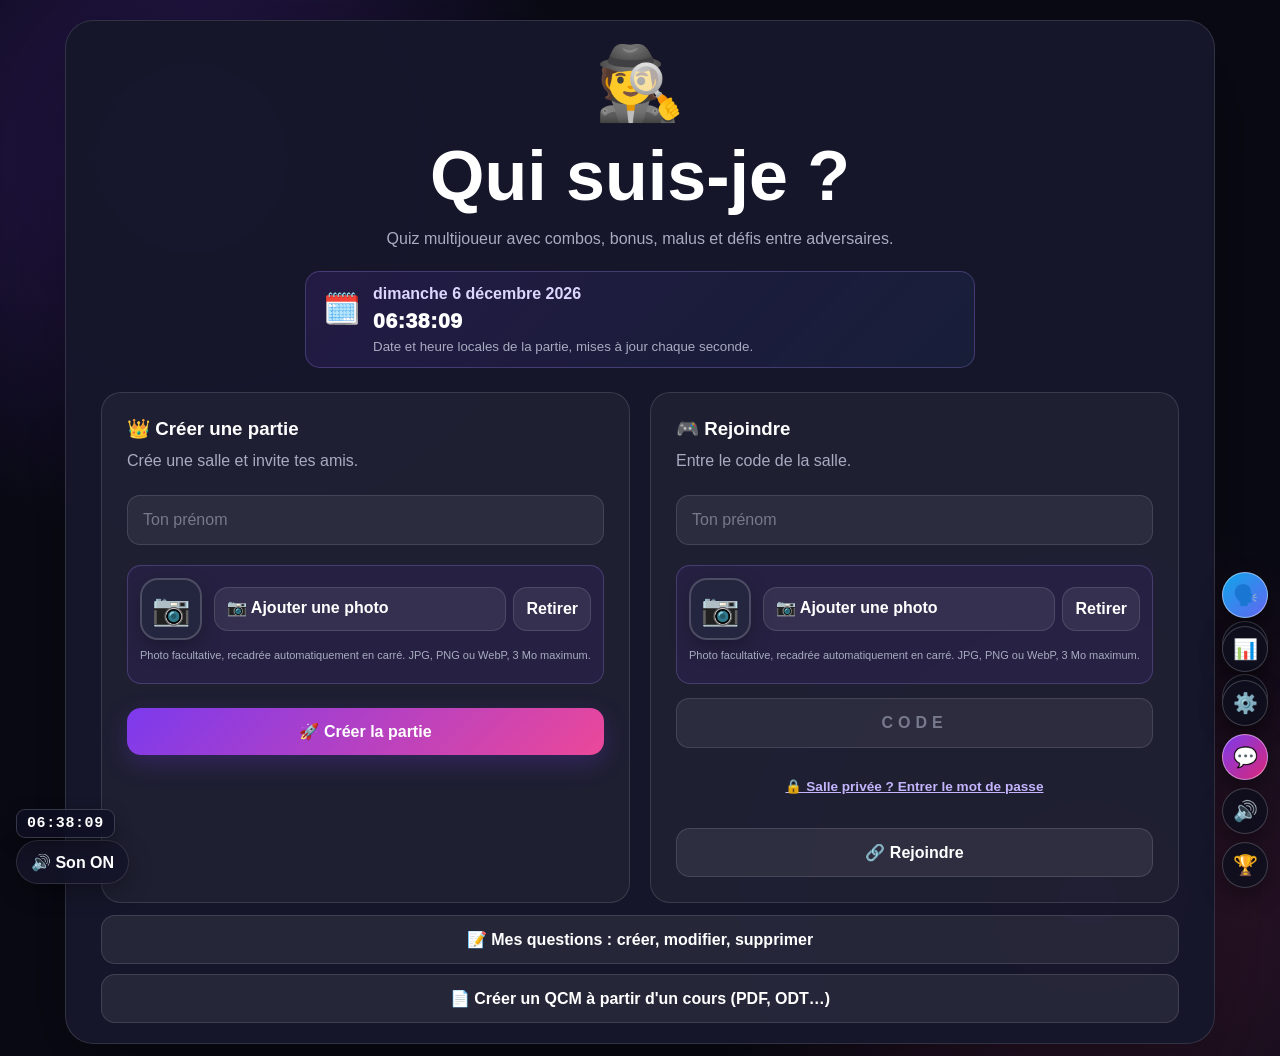
==== index.html @ 6660bda2 "Statistiques : envoi par e-mail sans serveur (messagerie, Gmail, Outlook, PDF joint par partage), bi" ====
<!DOCTYPE html>
<html lang="fr">
<head>
<meta charset="utf-8"/>
<meta content="width=device-width,initial-scale=1.0,viewport-fit=cover" name="viewport"/>
<meta name="theme-color" content="#090a14"/>
<title>Qui suis-je ? 🎮</title>
<script src="https://unpkg.com/peerjs@1.5.4/dist/peerjs.min.js"></script>
<script src="https://cdnjs.cloudflare.com/ajax/libs/jspdf/2.5.1/jspdf.umd.min.js"></script>
<link rel="stylesheet" href="css/base.css"/>


<link rel="stylesheet" href="css/features.css"/>
<link rel="stylesheet" href="css/qcm.css?v=68"/>
<link rel="stylesheet" href="css/v40.css?v=72"/>
<link rel="stylesheet" href="css/v43.css?v=69"/>
<link rel="stylesheet" href="css/voicechat.css"/>
<link rel="stylesheet" href="css/v50.css">
<link rel="stylesheet" href="css/v51.css">
<link rel="stylesheet" href="css/v52.css">
<link rel="stylesheet" href="css/v53.css">
<link rel="stylesheet" href="css/v54.css">
<link rel="stylesheet" href="css/v55.css?v=57">
<link rel="stylesheet" href="css/v56.css?v=57">
<link rel="stylesheet" href="css/v57.css?v=58">
<link rel="stylesheet" href="css/v58.css?v=60">
<link rel="stylesheet" href="css/v59.css?v=63">
</head>
<body>
<div class="bg-circle bg1"></div>
<div class="bg-circle bg2"></div>
<button class="sound-toggle" id="soundToggle" onclick="toggleSound()">
🔊 Son ON
</button>
<canvas id="effectsCanvas"></canvas>
<div id="feedbackOverlay">
<div class="feedback-symbol" id="feedbackSymbol">
</div>
</div>
<!-- MODAL CONFIRMATION -->
<div class="modal" id="confirmModal">
<div class="modal-box">
<div class="modal-icon" id="confirmIcon">
❓
</div>
<h2 id="confirmTitle">
Êtes-vous sûr ?
</h2>
<p class="subtitle" id="confirmText">
Cette action ne pourra pas être annulée.
</p>
<div style="display:grid;grid-template-columns:1fr 1fr;gap:10px">
<button class="btn btn-secondary" onclick="closeConfirm()">
Annuler
</button>
<button class="btn btn-primary" id="confirmButton" onclick="confirmAction()">
Confirmer
</button>
</div>
</div>
</div>
<!-- MODAL BONUS / MALUS -->
<div class="modal" id="powerModal">
<div class="modal-box power-modal-box">
<div class="power-header">
<div style="text-align:left">
<div style="font-size:12px;color:#c4b5fd;font-weight:900;text-transform:uppercase">
⚡ ACTION SPÉCIALE
</div>
<h2 id="powerModalTitle">
Choisis ton pouvoir !
</h2>
</div>
<div class="power-countdown" id="powerCountdown">
<span id="powerCountdownValue">
20
</span>
</div>
</div>
<p class="subtitle" id="powerModalDescription" style="text-align:left">
Tu as réussi une série de bonnes réponses.
</p>
<div class="power-choice">
<div class="power-card bonus">
<div class="power-card-icon">
🎁
</div>
<h3>
Bonus
</h3>
<p id="bonusDescription">
Gagne des points immédiatement.
</p>
<select class="select target-select" id="bonusType">
</select>
<button class="btn btn-green" id="bonusButton" onclick="chooseBonus()">
🎁 PRENDRE LE BONUS
</button>
</div>
<div class="power-card malus">
<div class="power-card-icon">
💥
</div>
<h3>
Malus
</h3>
<p id="malusDescription">
Choisis un adversaire à pénaliser.
</p>
<select class="select target-select" id="malusType">
</select>
<select class="select target-select" id="malusTarget">
</select>
<button class="btn btn-danger" id="malusButton" onclick="chooseMalus()">
💥 DONNER LE MALUS
</button>
</div>
</div>
<div class="power-info">
⏱️ Tu as <strong>20 secondes</strong>.
Si tu ne choisis rien, aucun pouvoir ne sera utilisé.
</div>
</div>
</div>
<div id="app">
<!-- ACCUEIL -->
<section class="screen active" id="homeScreen">
<div class="card">
<div class="home-title">
<div class="emoji">
🕵️
</div>
<h1>
Qui suis-je ?
</h1>
<p class="subtitle">
Quiz multijoueur avec combos,
bonus, malus et défis entre adversaires.
</p>
</div>
<div class="home-grid">
<div class="home-box">
<h3>
👑 Créer une partie
</h3>
<p class="subtitle">
Crée une salle et invite tes amis.
</p>
<input class="input" id="hostName" maxlength="12" placeholder="Ton prénom"/>
<button class="btn btn-primary" onclick="createRoom()">
🚀 Créer la partie
</button>
</div>
<div class="home-box">
<h3>
🎮 Rejoindre
</h3>
<p class="subtitle">
Entre le code de la salle.
</p>
<input class="input" id="joinName" maxlength="12" placeholder="Ton prénom"/>
<input class="input" id="roomInput" maxlength="6" placeholder="CODE" style="text-transform:uppercase;text-align:center;letter-spacing:5px;font-weight:900"/>
<button class="btn btn-secondary" onclick="joinRoom()">
🔗 Rejoindre
</button>
</div>
</div>
<div class="message" id="homeMessage">
</div>
</div>
</section>
<!-- LOBBY -->
<section class="screen" id="lobbyScreen">
<div class="card">
<div class="room-header">
<div>
<h2>
🎮 Salle d'attente
</h2>
<p class="subtitle">
Partage le code puis lance la partie.
</p>
</div>
<div class="room-code" onclick="copyRoomCode()">
<small>
CODE DE LA PARTIE
</small>
<strong id="roomCodeDisplay">
------
</strong>
</div>
</div>
<h3>
👥 Joueurs
</h3>
<div class="players-grid" id="playersList">
</div>
<div class="settings-box" id="hostSettings">
<h3>
⚙️ Paramètres
</h3>
<div class="settings-grid">
<div>
<div class="setting-title">
🔢 Nombre de questions
</div>
<select class="select" id="roundCount">
<option value="5">
5 questions
</option>
<option selected="" value="10">
10 questions
</option>
<option value="15">
15 questions
</option>
<option value="20">
20 questions
</option>
<option value="25">
25 questions
</option>
<option value="30">
30 questions
</option>
<option value="40">40 questions</option><option value="50">50 questions</option><option value="75">75 questions</option><option value="100">100 questions</option><option value="999">♾️ Toutes les questions (marathon)</option></select>
</div>
<div>
<div class="setting-title">
🌐 Langue des questions
</div>
<select class="select" id="questionLang" onchange="onQuestionLangChange()">
</select>
</div>
<div>
<div class="setting-title">
⏱️ Temps par question
</div>
<select class="select" id="questionTime">
<option value="10">
10 secondes
</option>
<option value="15">
15 secondes
</option>
<option selected="" value="20">
20 secondes
</option>
<option value="30">
30 secondes
</option>
<option value="45">
45 secondes
</option>
</select>
</div>
</div>
<div class="setting-title" style="margin-top:20px">
🎯 Thèmes
</div>
<div style="margin:14px 0;padding:12px 14px;border-radius:14px;background:rgba(167,139,250,.1);border:1px solid rgba(167,139,250,.25);font-size:13px;line-height:1.9">
<strong>🎮 Modes fun</strong><br/>
<label><input checked="" id="optGolden" type="checkbox"/> ⭐ Questions en or (toutes les 5 : points ×2)</label><br/>
<label><input checked="" id="optEvents" type="checkbox"/> ⚡ Événements aléatoires (Éclair, Chance)</label><br/>
<label><input checked="" id="optStreak" type="checkbox"/> 🏅 Paliers de série (+500 pts tous les 5 combos)</label><br/>
<label><input checked="" id="optImpossible" type="checkbox"/> 💀 Question impossible pour les sans-faute (×4 / ÷4)</label>
</div>
<button class="btn btn-secondary" onclick="randomThemes()" style="margin-bottom:10px" type="button">🎲 Thèmes au hasard</button>
<div class="theme-grid" id="themeGrid">
</div>
<div class="subtitle" id="selectedThemesInfo" style="font-size:13px;margin-top:10px">
</div>
<div style="
margin-top:18px;
padding:14px;
border-radius:14px;
background:rgba(250,204,21,.08);
border:1px solid rgba(250,204,21,.2);
color:#fde68a;
font-size:13px;
line-height:1.6;
">
🔥 <strong>Système des pouvoirs</strong><br/>
2 bonnes réponses consécutives :
<strong>+300 bonus</strong> ou
<strong>-200 malus</strong>.<br/>
4 bonnes réponses consécutives :
<strong>+600 bonus</strong> ou
<strong>-400 malus</strong>.<br/>
2 mauvaises réponses consécutives :
<strong>-200 points automatiquement</strong>.
</div>
</div>
<div id="__rulesLobbySlot"></div>
<button class="btn btn-primary" id="startButton" onclick="requestStartGame()">
🎡 Lancer la partie
</button>
<div class="status" id="waitingText">
Partage le code à tes amis !
</div>
<button class="btn btn-secondary" onclick="requestLeave()">
← Quitter
</button>
</div>
</section>
<!-- JEU -->
<!-- ATTENTE DE L'HÔTE -->
<section class="screen" id="waitingScreen">
<div class="card" style="text-align:center;max-width:680px;margin:0 auto">
<div class="wait-spinner"></div>
<h2 style="margin-bottom:8px">⏳ Veuillez patienter…</h2>
<p style="font-size:16px;line-height:1.6;margin-bottom:4px">
L'hôte configure la partie.<br/>Ça ne devrait plus être très long.
</p>
<p style="opacity:.7;font-size:13px;margin:12px 0 2px">Salle</p>
<div id="waitingCode" style="font-size:24px;font-weight:900;letter-spacing:4px;margin-bottom:12px">—</div>
<div class="wait-chips" id="waitingPlayers" style="margin-bottom:16px"></div>
<div style="text-align:left;padding:16px;border-radius:16px;background:rgba(255,255,255,.06);border:1px solid rgba(255,255,255,.12)">
<div style="display:flex;justify-content:space-between;align-items:center;gap:10px;margin-bottom:10px">
<strong style="font-size:16px">📖 Règles du jeu</strong>
<div id="rulesLangs" style="display:flex;gap:6px">
<button class="btn btn-secondary" data-lang="fr" onclick="setRulesLang('fr')" style="padding:4px 10px" type="button">🇫🇷</button>
<button class="btn btn-secondary" data-lang="en" onclick="setRulesLang('en')" style="padding:4px 10px" type="button">🇬🇧</button>
<button class="btn btn-secondary" data-lang="es" onclick="setRulesLang('es')" style="padding:4px 10px" type="button">🇪🇸</button>
</div>
</div>
<div id="rulesText" style="font-size:14px;line-height:1.75"></div>
</div>
<button class="rulesAcceptBtn" id="rulesAcceptGuest" onclick="acceptRules()">✅ J'ai lu et j'accepte les règles</button>
<div id="rulesGuestNote" style="margin-top:8px;font-size:13px;opacity:.85;text-align:center"></div>
<button class="btn btn-secondary" onclick="requestLeave()" style="margin-top:16px">← Quitter</button>
</div>
</section>
<section class="screen" id="gameScreen">
<div class="card">
<div class="game-top">
<div class="round">
Manche
<span id="roundNumber">1</span>
/
<span id="totalRounds">10</span>
</div>
<div class="timer" id="timer">
<span id="timerValue">
20
</span>
</div>
<div class="score-mini">
🏆
<strong id="myScore">
0
</strong>
pts
</div>
</div>
<div class="question-box">
<div class="difficulty facile" id="questionDifficulty">
🟢 FACILE
</div>
<div class="category" id="questionCategory">
CATÉGORIE
</div>
<div class="question" id="questionText">
Question
</div>
</div>
<div class="answers" id="answers">
</div>
<div class="combo" id="comboDisplay">
</div>
<div class="power-panel hidden" id="powerPanel">
<div class="power-title">
⚡ Dernière action
</div>
<div class="power-text" id="powerText">
</div>
</div>
<div class="status" id="gameStatus">
Choisis une réponse !
</div>
<div class="reactions">
<button class="reaction" onclick="sendReaction('😂')">
😂
</button>
<button class="reaction" onclick="sendReaction('🔥')">
🔥
</button>
<button class="reaction" onclick="sendReaction('😱')">
😱
</button>
<button class="reaction" onclick="sendReaction('😎')">
😎
</button>
<button class="reaction" onclick="sendReaction('👏')">
👏
</button>
</div>
<div class="answer-progress" id="answerProgress">
👥 Réponses :
<strong id="answeredCount">0</strong>
/
<strong id="playerCount">0</strong>
<div class="progress-bar">
<div class="progress-fill" id="progressFill">
</div>
</div>
</div>
</div>
</section>
<!-- RESULTATS -->
<section class="screen" id="resultsScreen">
<div class="card">
<div class="winner">
<div class="trophy">
🏆
</div>
<div class="firework-title">
PARTIE TERMINÉE !
</div>
<div class="winner-name" id="winnerName">
Joueur
</div>
<p class="subtitle">
Voici le bilan complet de la partie.
</p>
</div>
<div class="podium" id="podium">
</div>
<h3 style="margin-top:30px">
📊 Bilan général
</h3>
<div class="stats-grid" id="statsGrid">
</div>
<h3>
🏆 Classement détaillé
</h3>
<div class="scoreboard" id="finalScores">
</div>
<button class="btn btn-primary" onclick="backToHome()">
🏠 Retour à l'accueil
</button>
</div>
</section>
</div>
<script src="js/data/questions-base.js"></script>
<script src="js/core/02-variables.js"></script>
<script src="js/core/03-difficulte.js"></script>
<script src="js/core/04-audio.js"></script>
<script src="js/core/05-utilitaires.js"></script>
<script src="js/core/06-langue-des-questions.js?v=58"></script>
<script src="js/core/07-prenoms-validation-numerotation-des-doublons.js"></script>
<script src="js/core/08-confirmation.js"></script>
<script src="js/core/09-themes.js"></script>
<script src="js/core/10-creation-partie.js?v=58"></script>
<script src="js/core/11-rejoindre.js"></script>
<script src="js/core/12-connexion.js"></script>
<script src="js/core/13-reseau.js"></script>
<script src="js/core/14-handle-data.js?v=57"></script>
<script src="js/core/15-joueurs.js"></script>
<script src="js/core/16-expulsion.js"></script>
<script src="js/core/17-debut-partie.js"></script>
<script src="js/core/18-question.js"></script>
<script src="js/core/19-affichage.js"></script>
<script src="js/core/20-timer-question.js"></script>
<script src="js/core/21-reponse.js"></script>
<script src="js/core/22-reponse-cote-hote.js"></script>
<script src="js/core/23-fin-question.js"></script>
<script src="js/core/24-verification-des-pouvoirs.js"></script>
<script src="js/core/25-choix-bonus.js"></script>
<script src="js/core/26-modal-pouvoir.js"></script>
<script src="js/core/27-resultat-pouvoir.js"></script>
<script src="js/core/28-question-result.js"></script>
<script src="js/core/29-question-suivante.js"></script>
<script src="js/core/30-progression.js"></script>
<script src="js/core/31-feedback.js"></script>
<script src="js/core/32-score.js"></script>
<script src="js/core/33-reactions.js"></script>
<script src="js/core/34-resultats.js"></script>
<script src="js/core/35-podium.js"></script>
<script src="js/core/36-stats.js"></script>
<script src="js/core/37-classement.js"></script>
<script src="js/core/38-copie-code.js"></script>
<script src="js/core/39-quitter.js"></script>
<script src="js/core/40-reset.js"></script>
<script src="js/core/41-effets.js"></script>
<script src="js/core/42-input-code.js"></script>
<script src="js/core/43-clavier.js"></script>
<script src="js/core/44-initialisation.js"></script>
<script src="js/core/45-nouveaux-themes-questions-folles-reponse-jus.js"></script>
<script src="js/core/46-pouvoirs-etendus-v4-rarete-effets-multi-ques.js"></script>
<script src="js/core/47-espagnol-questions.js"></script>
<script src="js/core/48-modes-fun-questions-en-or-evenements-paliers.js"></script>
<script src="js/core/49-v6-compte-a-rebours-de-lancement-temps-de-le.js"></script>
<script src="js/core/50-v7-filtre-d-insultes-toutes-langues-mots-fam.js"></script>
<script src="js/core/51-v7-voix-bonne-reponse-mauvaise-reponse.js"></script>
<script src="js/core/52-v7-chat.js"></script>
<script src="js/core/53-v7-nouveaux-bonus-malus-8.js"></script>
<script src="js/core/54-v7-question-impossible-bonus-sans-faute.js"></script>
<script src="js/core/55-v7-historique-meilleures-parties-export-pdf.js"></script>
<script src="js/core/56-v7-chat-a-droite-regles-a-accepter-compte-a-.js?v=57"></script>


<!-- Modération stricte (lexique + moteur) : chargée avant les patchs qui l'utilisent -->
<script src="js/moderation/lexicon.js"></script>
<script src="js/moderation/moderation.js"></script>
<script src="js/patches/001-v9-final-patch.js"></script>


<script src="js/patches/002-v10-patch.js"></script>


<script src="js/patches/003-v101-patch.js"></script>


<script src="js/patches/004-v102-patch.js"></script>


<script src="js/patches/005-v103-patch.js"></script>


<script src="js/patches/006-v11-patch.js"></script>


<script src="js/patches/007-v12-patch.js"></script>


<script src="js/patches/008-v13-patch.js"></script>


<script src="js/patches/009-v14-patch.js"></script>


<script src="js/patches/010-v15-patch.js"></script>


<script src="js/patches/011-v145-patch.js"></script>


<script src="js/patches/012-v16-patch.js"></script>

<script src="js/patches/013-v161-report-fix.js"></script>


<script src="js/patches/014-v162-patch.js?v=65"></script>


<script src="js/patches/015-v163-patch.js"></script>


<script src="js/patches/016-v17-mobile-pro-patch.js"></script>


<script src="js/patches/017-v18-profile-photo-patch.js"></script>


<script src="js/patches/018-v19-final-patch.js"></script>


<script src="js/patches/019-v201-stable-fix.js"></script>


<script src="js/patches/020-v207-bottom-output-fix-script.js"></script>

<script src="js/patches/021-v208-normal-navigation-script.js"></script>


<script src="js/patches/022-v21-complete-patch.js"></script>


<script src="js/patches/023-v21-languages-patch.js"></script>


<script src="js/patches/024-v22-end-screen-fix-script.js"></script>


<script src="js/patches/025-v23-questions-navigation-patch.js"></script>


<script src="js/patches/026-v231-patch.js"></script>


<script src="js/patches/027-v24-real-patch.js"></script>


<script src="js/patches/028-v25-powers-patch.js"></script>


<script src="js/patches/029-v26-enriched-patch.js"></script>


<script src="js/patches/030-v26-clean-info-script.js"></script>


<script src="js/patches/031-v32-stable-script.js"></script>


<script src="js/patches/032-v33-power-layout-script.js"></script>

<!-- =========================================================
V34 — COMPATIBILITÉ iOS / SAFARI + BANQUE ÉTENDUE + STABILITÉ
Cette couche finale corrige les points qui posaient problème
sans supprimer les fonctionnalités déjà présentes.
========================================================= -->

<div id="v34Toast" class="v34-toast" role="status" aria-live="polite"></div>
<script src="js/patches/033-v34-bank-and-ios-patch.js"></script>

<!-- ===== V35 ===== -->

<!-- Banque de questions : un fichier par thème (ajouter un thème = ajouter un fichier + une ligne ici) -->
<script src="js/data/bank/000-init.js"></script>
<script src="js/data/bank/001-geographie.js"></script>
<script src="js/data/bank/002-animaux.js"></script>
<script src="js/data/bank/003-jeux-video.js"></script>
<script src="js/data/bank/004-cinema.js"></script>
<script src="js/data/bank/005-sciences.js"></script>
<script src="js/data/bank/006-culture-generale.js"></script>
<script src="js/data/bank/007-musique.js"></script>
<script src="js/data/bank/008-cuisine.js"></script>
<script src="js/data/bank/009-sport.js"></script>
<script src="js/data/bank/010-informatique.js"></script>
<script src="js/data/bank/011-web.js"></script>
<script src="js/data/bank/012-art.js"></script>
<script src="js/data/bank/013-histoire.js"></script>
<script src="js/data/bank/014-litterature.js"></script>
<script src="js/data/bank/015-technologie.js"></script>
<script src="js/data/bank/016-nature.js"></script>
<script src="js/data/bank/017-mythologie.js"></script>
<script src="js/data/bank/018-langues.js"></script>
<script src="js/data/bank/019-incroyable-mais-vrai.js"></script>
<script src="js/data/bank/020-espace.js"></script>
<script src="js/data/bank/021-internet-memes.js"></script>
<script src="js/data/bank/022-corps-humain.js"></script>
<script src="js/data/bank/023-records.js"></script>
<script src="js/data/bank/024-voyages.js"></script>
<script src="js/data/bank/025-manga-animation.js"></script>
<script src="js/data/bank/026-inventions.js"></script>
<script src="js/data/bank/027-fantasy.js"></script>
<script src="js/data/bank/028-jeux-de-societe.js"></script>
<script src="js/data/bank/029-pop-culture.js"></script>
<script src="js/data/bank/030-legendes-monstres.js"></script>
<script src="js/data/bank/031-economie-argent.js"></script>
<script src="js/data/bank/032-medecine-sante.js"></script>
<script src="js/data/bank/033-droit-justice.js"></script>
<script src="js/data/bank/034-politique-societe.js"></script>
<script src="js/data/bank/035-psychologie.js"></script>
<script src="js/data/bank/036-mysteres-enquetes.js"></script>
<script src="js/data/bank/037-enigmes-logique.js"></script>
<script src="js/data/bank/038-superstitions-paranormal.js"></script>
<script src="js/data/bank/039-archeologie.js"></script>
<script src="js/data/bank/040-geologie-volcans.js"></script>
<script src="js/data/bank/041-meteo-climat.js"></script>
<script src="js/data/bank/042-creatures-mythiques.js"></script>
<script src="js/data/bank/043-automobile.js"></script>
<script src="js/data/bank/044-aviation.js"></script>
<script src="js/data/bank/045-oceans-navigation.js"></script>
<script src="js/data/bank/046-architecture.js"></script>
<script src="js/data/bank/047-mode-tendances.js"></script>
<script src="js/data/bank/048-photographie.js"></script>
<script src="js/data/bank/049-theatre-spectacle.js"></script>
<script src="js/data/bank/050-actualites-monde.js"></script>
<script src="js/data/bank/051-calcul-mental.js"></script>
<script src="js/data/bank/052-environnement-ecologie.js"></script>
<script src="js/data/bank/053-mathematiques.js"></script>
<script src="js/data/bank/054-philosophie-idees.js"></script>
<script src="js/data/bank/055-agriculture-alimentation.js"></script>
<script src="js/data/bank/056-energie.js"></script>
<script src="js/data/bank/057-education-apprentissage.js"></script>
<script src="js/data/bank/058-industrie-ingenierie.js"></script>
<script src="js/data/bank/059-cybersecurite.js"></script>
<script src="js/data/bank/060-communication-medias.js"></script>
<script src="js/data/bank/061-vie-quotidienne-pratique.js"></script>
<script src="js/data/bank/062-code-de-la-route.js"></script>
<script src="js/data/bank/063-grammaire.js"></script>
<script src="js/data/bank/064-handball.js"></script>
<script src="js/data/bank/065-capitales.js"></script>
<script src="js/data/bank/066-pays-du-monde.js"></script>
<script src="js/data/bank/067-villes-du-monde.js"></script>
<script src="js/data/bank/068-france-nationale.js"></script>
<script src="js/data/bank/069-france-regionale.js"></script>
<script src="js/data/bank/070-anglais-francais.js"></script>
<script src="js/data/bank/071-francais-anglais.js"></script>
<script src="js/data/bank/072-espagnol-francais.js"></script>
<script src="js/data/bank/073-francais-espagnol.js"></script>
<script src="js/data/bank/074-orthographe.js"></script>
<script src="js/data/bank/075-drapeaux.js"></script>
<script src="js/data/bank/076-europe.js"></script>
<script src="js/data/bank/077-premiers-secours.js"></script>
<script src="js/data/bank/078-tennis.js"></script>
<script src="js/data/bank/079-basketball.js"></script>
<script src="js/data/bank/080-rugby.js"></script>
<script src="js/data/bank/081-natation.js"></script>
<script src="js/data/bank/082-astronomie.js"></script>
<script src="js/data/bank/083-chimie.js"></script>
<script src="js/data/bank/084-physique.js"></script>
<script src="js/data/bank/085-biologie.js"></script>
<script src="js/data/bank/086-geometrie.js"></script>
<script src="js/data/bank/087-musique-classique.js"></script>
<script src="js/data/bank/088-patrimoine-francais.js"></script>
<script src="js/data/bank/089-transports.js"></script>
<script src="js/data/bank/090-metiers.js"></script>
<script src="js/data/bank/091-orientation-cartes.js"></script>
<script src="js/data/bank/092-sons-audio.js"></script>
<script src="js/data/bank/093-allemand-francais.js"></script>
<script src="js/data/bank/094-francais-allemand.js"></script>
<script src="js/data/bank/095-italien-francais.js"></script>
<script src="js/data/bank/096-francais-italien.js"></script>
<script src="js/data/bank/097-portugais-francais.js"></script>
<script src="js/data/bank/098-francais-portugais.js"></script>
<script src="js/data/bank/099-anglais-espagnol.js"></script>
<script src="js/data/bank/100-espagnol-anglais.js"></script>
<script src="js/data/bank/101-vocabulaire-multilingue.js"></script>
<script src="js/data/bank/102-expressions-etrangeres.js"></script>
<script src="js/data/bank/103-cybersecurite.js"></script>
<script src="js/data/bank/104-intelligence-artificielle.js"></script>
<script src="js/data/bank/105-nature.js"></script>
<script src="js/data/bank/106-technologie.js"></script>
<script src="js/data/bank/107-osint-investigation-numerique.js"></script>
<script src="js/data/bank/108-football.js"></script>
<script src="js/data/bank/109-jeux-olympiques.js"></script>
<script src="js/data/bank/110-formule-1.js"></script>
<script src="js/data/bank/111-cyclisme-tour-de-france.js"></script>
<script src="js/data/bank/112-echecs.js"></script>
<script src="js/data/bank/113-harry-potter.js"></script>
<script src="js/data/bank/114-super-heros.js"></script>
<script src="js/data/bank/115-disney-pixar.js"></script>
<script src="js/data/bank/116-series-tv.js"></script>
<script src="js/data/bank/117-seconde-guerre-mondiale.js"></script>
<script src="js/data/bank/118-rois-reines-de-france.js"></script>
<script src="js/data/bank/119-egypte-antique.js"></script>
<script src="js/data/bank/120-rome-antique.js"></script>
<script src="js/data/bank/121-dinosaures-prehistoire.js"></script>
<script src="js/data/bank/122-fleuves-montagnes-deserts.js"></script>
<script src="js/data/bank/123-fromages-vins-terroirs.js"></script>
<script src="js/data/bank/124-expressions-francaises.js"></script>
<script src="js/data/bank/125-sports-de-combat.js"></script>
<script src="js/data/bank/126-annees-90-2000.js"></script>
<script src="js/data/bank/127-instruments-de-musique.js"></script>
<script src="js/data/bank/128-patisserie-desserts.js"></script>
<script src="js/data/bank/129-animaux-marins.js"></script>
<script src="js/data/bank/130-oiseaux.js"></script>
<script src="js/data/bank/131-arbres-plantes.js"></script>
<script src="js/data/bank/132-asie.js"></script>
<script src="js/data/bank/133-afrique.js"></script>
<script src="js/data/bank/134-ameriques.js"></script>
<script src="js/data/bank/135-iles-archipels.js"></script>
<script src="js/data/bank/136-moyen-age.js"></script>
<script src="js/data/bank/137-premiere-guerre-mondiale.js"></script>
<script src="js/data/bank/138-revolution-napoleon.js"></script>
<script src="js/data/bank/139-etats-unis.js"></script>
<script src="js/data/bank/140-chanson-francaise.js"></script>
<script src="js/data/bank/141-rock-pop.js"></script>
<script src="js/data/bank/142-contes-fables.js"></script>
<script src="js/data/bank/143-peintres-celebres.js"></script>
<script src="js/data/bank/144-monuments-du-monde.js"></script>
<script src="js/data/bank/145-unites-mesures.js"></script>
<script src="js/data/bank/146-fetes-traditions.js"></script>
<script src="js/data/bank/147-fruits-legumes.js"></script>
<script src="js/data/bank/148-conquete-spatiale.js"></script>
<script src="js/data/bank/149-pokemon.js"></script>
<script src="js/data/bank/150-athletisme.js"></script>
<script src="js/data/bank/151-sports-d-hiver.js"></script>
<script src="js/data/bank/152-insectes.js"></script>
<script src="js/data/bank/153-monnaies.js"></script>
<script src="js/data/bank/154-alpinisme.js"></script>
<script src="js/data/bank/155-temps-calendrier.js"></script>
<script src="js/data/bank/156-couleurs.js"></script>
<script src="js/data/bank/157-boissons-du-monde.js"></script>
<script src="js/data/bank/158-chevaux-equitation.js"></script>
<script src="js/data/bank/159-chiens-chats.js"></script>
<script src="js/data/bank/160-reptiles-amphibiens.js"></script>
<script src="js/data/bank/161-chocolat-confiserie.js"></script>
<script src="js/data/bank/162-cuisine-italienne.js"></script>
<script src="js/data/bank/163-pain-boulangerie.js"></script>
<script src="js/data/bank/164-chateaux-de-france.js"></script>
<script src="js/data/bank/165-paris.js"></script>
<script src="js/data/bank/166-impressionnisme.js"></script>
<script src="js/data/bank/167-grece-antique.js"></script>
<script src="js/data/bank/168-japon.js"></script>
<script src="js/data/bank/169-italie.js"></script>
<script src="js/data/bank/170-espagne.js"></script>
<script src="js/data/bank/171-royaume-uni.js"></script>
<script src="js/data/bank/172-allemagne.js"></script>
<script src="js/data/bank/173-systeme-solaire.js"></script>
<script src="js/data/bank/174-coupe-du-monde-football.js"></script>
<script src="js/data/bank/175-bd-franco-belge.js"></script>
<script src="js/data/bank/176-mario-et-nintendo.js"></script>
<script src="js/data/bank/177-sommeil-et-reves.js"></script>
<script src="js/data/bank/178-catastrophes-naturelles.js"></script>
<script src="js/data/bank/179-poles-et-glaciers.js"></script>
<script src="js/data/bank/180-opera-et-ballet.js"></script>
<script src="js/data/bank/181-jeux-et-jouets.js"></script>
<script src="js/data/bank/999-register.js"></script>
<script src="js/media/media.js"></script>
<script src="js/data/visual-questions.js"></script>
<script src="js/data/road-questions.js"></script>
<script src="js/data/image-themes.js"></script>
<script src="js/data/image-mix.js"></script>
<script src="js/data/image-more.js"></script>
<script src="js/data/image-v50.js"></script>

<script src="js/qcm/generator.js"></script>
<script src="js/qcm/formats.js"></script>
<script src="js/qcm/transcribe.js"></script>
<script src="js/qcm/images.js"></script>
<script src="js/qcm/extract.js"></script>
<script src="js/qcm/ui.js?v=68"></script>
<script src="js/patches/034-v35-manager.js"></script>

<script src="js/patches/035-v35-core.js"></script>

<!-- ===== V36 chat ===== -->

<script src="js/patches/036-v36-chat.js"></script>

<!-- ===== V36.2 ===== -->

<script src="js/patches/037-v362-script.js"></script>



<script src="js/patches/038-v366-script.js"></script>
<script src="js/patches/039-v40-anti-triche.js"></script>
<script src="js/patches/040-v40-media.js"></script>
<script src="js/stats/analysis.js?v=58"></script>
<script src="js/stats/charts.js?v=70"></script>
<script src="js/stats/pdf.js?v=58"></script>
<script src="js/stats/mail.js?v=71"></script>
<script src="js/stats/stats.js?v=71"></script>
<script src="js/justif/justif.js?v=69"></script>
<script src="js/voice/voice.js"></script>
<script src="js/clock/clock.js"></script>
<script src="js/wheel/wheel.js"></script>
<script src="js/patches/041-v50-bonus-malus.js?v=65"></script>
<script src="js/patches/042-v50-reglement.js?v=63"></script>
<script src="js/patches/043-v51-mi-partie.js"></script>
<script src="js/patches/044-v52-equipes.js"></script>
<script src="js/patches/045-v53-sondage.js"></script>
<script src="js/patches/046-v53-raccourcis.js"></script>
<script src="js/patches/047-v54-salles.js?v=57"></script>
<script src="js/patches/048-v55-menus.js?v=57"></script>
<script src="js/patches/049-v56-prereglages.js?v=58"></script>
<script src="js/patches/050-v57-config.js?v=58"></script>
<script src="js/patches/051-v58-extras.js?v=67"></script>
<script src="js/patches/052-v59-pouvoirs.js?v=62"></script>
<script src="js/patches/053-v59-pronostic.js?v=66"></script>
<script src="js/patches/054-v60-cours-prives.js?v=68"></script>
<script src="js/review/review.js"></script>
<script src="js/invite/invite.js"></script>
<script src="js/voicechat/transcript.js"></script>
<script src="js/voicechat/voicechat.js"></script>
<script src="js/fix/scroll-top.js"></script>

</body>
</html>
---- css/base.css ----
/* ── <style> ── */
*{
box-sizing:border-box;
margin:0;
padding:0;
}
:root{
--primary:#7c3aed;
--primary2:#a855f7;
--secondary:#ec4899;
--dark:#090a14;
--dark2:#15162a;
--card:rgba(22,23,43,.96);
--border:rgba(255,255,255,.12);
--text:#fff;
--muted:#a9abc0;
--green:#22c55e;
--red:#ef4444;
--yellow:#facc15;
--blue:#3b82f6;
--orange:#f97316;
}
html,body{
min-height:100%;
}
body{
min-height:100vh;
font-family:Arial,Helvetica,sans-serif;
color:var(--text);
background:
radial-gradient(circle at 15% 15%,rgba(124,58,237,.30),transparent 28%),
radial-gradient(circle at 85% 85%,rgba(236,72,153,.22),transparent 28%),
var(--dark);
overflow-x:hidden;
}
button,input,select{
font:inherit;
}
button{
cursor:pointer;
}
.bg-circle{
position:fixed;
width:350px;
height:350px;
border-radius:50%;
filter:blur(110px);
opacity:.22;
pointer-events:none;
z-index:-1;
}
.bg1{
background:#7c3aed;
top:-150px;
left:-100px;
}
.bg2{
background:#ec4899;
bottom:-150px;
right:-100px;
}
#app{
width:100%;
min-height:100vh;
padding:20px;
}
.screen{
width:100%;
max-width:1150px;
min-height:calc(100vh - 40px);
margin:auto;
display:none;
align-items:center;
justify-content:center;
}
.screen.active{
display:flex;
}
.card{
width:100%;
background:var(--card);
border:1px solid var(--border);
border-radius:28px;
padding:35px;
box-shadow:0 30px 90px rgba(0,0,0,.4);
backdrop-filter:blur(22px);
}
h1{
font-size:clamp(38px,7vw,70px);
line-height:1;
margin-bottom:15px;
}
h2{
font-size:30px;
margin-bottom:10px;
}
h3{
margin-bottom:8px;
}
.subtitle{
color:var(--muted);
line-height:1.6;
margin-bottom:22px;
}
.btn{
width:100%;
border:0;
border-radius:14px;
padding:14px 18px;
color:#fff;
font-weight:900;
margin-top:10px;
transition:.2s;
}
.btn:hover{
transform:translateY(-2px);
filter:brightness(1.08);
}
.btn:active{
transform:scale(.98);
}
.btn-primary{
background:linear-gradient(135deg,var(--primary),var(--secondary));
box-shadow:0 8px 25px rgba(124,58,237,.25);
}
.btn-secondary{
background:rgba(255,255,255,.07);
border:1px solid var(--border);
}
.btn-danger{
background:linear-gradient(135deg,#dc2626,#ef4444);
}
.btn-green{
background:linear-gradient(135deg,#16a34a,#22c55e);
}
.btn-orange{
background:linear-gradient(135deg,#ea580c,#f97316);
}
.btn:disabled{
opacity:.45;
cursor:not-allowed;
transform:none;
}
.input,.select{
width:100%;
padding:15px;
border-radius:13px;
border:1px solid var(--border);
background:rgba(255,255,255,.06);
color:#fff;
outline:none;
margin-bottom:10px;
}
.select option{
background:#18192d;
color:#fff;
}
.input:focus,.select:focus{
border-color:var(--primary2);
box-shadow:0 0 0 3px rgba(168,85,247,.15);
}
.input::placeholder{
color:#77798d;
}
.home-title{
text-align:center;
margin-bottom:35px;
}
.home-title .emoji{
font-size:72px;
display:block;
margin-bottom:15px;
animation:float 2.5s ease-in-out infinite;
}
@keyframes float{
50%{transform:translateY(-8px)}
}
.home-grid{
display:grid;
grid-template-columns:1fr 1fr;
gap:20px;
}
.home-box{
padding:25px;
background:rgba(255,255,255,.04);
border:1px solid var(--border);
border-radius:20px;
}
.message{
padding:13px;
border-radius:12px;
margin-top:14px;
display:none;
font-weight:700;
}
.message.show{
display:block;
}
.message.error{
background:rgba(239,68,68,.14);
color:#fca5a5;
}
.message.success{
background:rgba(34,197,94,.14);
color:#86efac;
}
.sound-toggle{
position:fixed;
top:15px;
right:15px;
z-index:3000;
border:1px solid var(--border);
background:rgba(20,20,40,.85);
color:#fff;
border-radius:999px;
padding:10px 14px;
backdrop-filter:blur(12px);
font-weight:800;
}
/* LOBBY */
.room-header{
display:flex;
align-items:center;
justify-content:space-between;
gap:20px;
margin-bottom:25px;
}
.room-code{
background:linear-gradient(135deg,var(--primary),var(--secondary));
padding:15px 25px;
border-radius:15px;
text-align:center;
cursor:pointer;
box-shadow:0 10px 30px rgba(124,58,237,.2);
}
.room-code small{
display:block;
font-size:11px;
opacity:.8;
}
.room-code strong{
font-size:27px;
letter-spacing:5px;
}
.players-grid{
display:grid;
grid-template-columns:repeat(auto-fit,minmax(180px,1fr));
gap:12px;
margin:20px 0;
}
.player{
background:rgba(255,255,255,.05);
border:1px solid var(--border);
border-radius:15px;
padding:18px;
text-align:center;
transition:.2s;
}
.player:hover{
transform:translateY(-3px);
border-color:rgba(168,85,247,.5);
}
.player-avatar{
font-size:38px;
margin-bottom:8px;
}
.player-name{
font-weight:800;
word-break:break-word;
}
.host-badge{
display:inline-block;
background:#facc15;
color:#18181b;
padding:3px 7px;
border-radius:5px;
font-size:10px;
margin-top:6px;
font-weight:900;
}
.kick-button{
background:rgba(239,68,68,.15);
color:#fca5a5;
border:1px solid rgba(239,68,68,.35);
border-radius:8px;
padding:6px 10px;
margin-top:10px;
font-size:12px;
font-weight:800;
}
.settings-box{
margin:25px 0;
padding:22px;
background:rgba(255,255,255,.04);
border:1px solid var(--border);
border-radius:18px;
}
.settings-grid{
display:grid;
grid-template-columns:1fr 1fr;
gap:20px;
}
.setting-title{
font-weight:800;
margin-bottom:12px;
}
.theme-grid{
display:grid;
grid-template-columns:repeat(auto-fit,minmax(150px,1fr));
gap:10px;
}
.theme-option{
position:relative;
}
.theme-option input{
position:absolute;
opacity:0;
}
.theme-option label{
display:block;
padding:13px;
border:1px solid var(--border);
border-radius:12px;
background:rgba(255,255,255,.04);
cursor:pointer;
font-weight:700;
}
.theme-option input:checked+label{
background:rgba(124,58,237,.35);
border-color:var(--primary2);
}
/* GAME */
.game-top{
display:grid;
grid-template-columns:1fr auto 1fr;
align-items:center;
gap:15px;
margin-bottom:20px;
}
.round{
color:var(--muted);
font-weight:800;
}
.timer{
width:78px;
height:78px;
border-radius:50%;
display:flex;
align-items:center;
justify-content:center;
background:conic-gradient(var(--primary2) 100%,rgba(255,255,255,.08) 0);
position:relative;
font-size:23px;
font-weight:900;
}
.timer::before{
content:"";
position:absolute;
inset:6px;
border-radius:50%;
background:var(--dark2);
}
.timer span{
position:relative;
z-index:2;
}
.timer.danger{
animation:timerPulse .55s infinite alternate;
}
@keyframes timerPulse{
to{
transform:scale(1.1);
box-shadow:0 0 30px rgba(239,68,68,.55);
}
}
.score-mini{
text-align:right;
color:var(--muted);
}
.score-mini strong{
color:#facc15;
font-size:20px;
}
.difficulty{
display:inline-flex;
align-items:center;
gap:7px;
padding:7px 13px;
border-radius:999px;
font-size:12px;
font-weight:900;
margin-bottom:12px;
}
.difficulty.facile{
background:rgba(34,197,94,.15);
color:#86efac;
}
.difficulty.moyen{
background:rgba(59,130,246,.15);
color:#93c5fd;
}
.difficulty.difficile{
background:rgba(249,115,22,.15);
color:#fdba74;
}
.difficulty.impossible{
background:rgba(239,68,68,.15);
color:#fca5a5;
}
.question-box{
text-align:center;
padding:28px;
background:rgba(255,255,255,.04);
border-radius:20px;
border:1px solid var(--border);
}
.category{
color:var(--primary2);
text-transform:uppercase;
font-size:12px;
font-weight:900;
letter-spacing:2px;
margin-bottom:10px;
}
.question{
font-size:clamp(22px,4vw,34px);
font-weight:900;
line-height:1.25;
}
.answers{
display:grid;
grid-template-columns:1fr 1fr;
gap:14px;
margin-top:20px;
}
.answer{
min-height:75px;
border:1px solid var(--border);
border-radius:15px;
background:rgba(255,255,255,.06);
color:#fff;
font-weight:800;
padding:15px;
transition:.2s;
position:relative;
overflow:hidden;
}
.answer:hover:not(:disabled){
background:rgba(124,58,237,.3);
border-color:var(--primary2);
transform:translateY(-2px);
}
.answer.correct{
background:rgba(34,197,94,.85);
border-color:#86efac;
}
.answer.wrong{
background:rgba(239,68,68,.85);
border-color:#fca5a5;
}
.answer:disabled{
cursor:default;
}
.status{
text-align:center;
color:var(--muted);
margin-top:15px;
min-height:26px;
font-weight:800;
}
.status.waiting{
color:#c4b5fd;
}
.status.success{
color:#86efac;
}
.status.error{
color:#fca5a5;
}
.answer-progress{
margin-top:16px;
padding:14px;
border-radius:14px;
background:rgba(255,255,255,.04);
border:1px solid var(--border);
text-align:center;
color:var(--muted);
font-size:13px;
}
.progress-bar{
height:7px;
background:rgba(255,255,255,.08);
border-radius:999px;
overflow:hidden;
margin-top:9px;
}
.progress-fill{
height:100%;
width:0%;
background:linear-gradient(90deg,var(--primary),var(--secondary));
transition:.3s;
}
.combo{
text-align:center;
min-height:34px;
margin-top:8px;
font-weight:900;
color:#facc15;
font-size:20px;
}
.power-panel{
margin-top:15px;
padding:15px;
border-radius:16px;
background:linear-gradient(
135deg,
rgba(124,58,237,.18),
rgba(236,72,153,.12)
);
border:1px solid rgba(168,85,247,.3);
text-align:center;
}
.power-title{
font-size:12px;
color:#c4b5fd;
font-weight:900;
text-transform:uppercase;
letter-spacing:1px;
}
.power-text{
margin-top:5px;
font-weight:900;
}
/* FEEDBACK */
#feedbackOverlay{
position:fixed;
inset:0;
display:none;
align-items:center;
justify-content:center;
z-index:2500;
pointer-events:none;
background:rgba(0,0,0,.18);
}
#feedbackOverlay.show{
display:flex;
}
.feedback-symbol{
font-size:min(35vw,280px);
font-weight:900;
line-height:1;
filter:drop-shadow(0 0 30px currentColor);
}
.feedback-green{
color:#22c55e;
animation:feedbackPop .75s;
}
.feedback-red{
color:#ef4444;
animation:feedbackPop .75s;
}
.feedback-gold{
color:#facc15;
animation:feedbackPop .75s;
}
@keyframes feedbackPop{
0%{
transform:scale(.2);
opacity:0;
}
45%{
transform:scale(1.15);
opacity:1;
}
100%{
transform:scale(1);
opacity:0;
}
}
/* MODAL GENERAL */
.modal{
position:fixed;
inset:0;
background:rgba(0,0,0,.78);
display:none;
align-items:center;
justify-content:center;
z-index:4000;
padding:20px;
backdrop-filter:blur(10px);
}
.modal.show{
display:flex;
}
.modal-box{
width:min(500px,100%);
background:#17182d;
border:1px solid var(--border);
border-radius:24px;
padding:28px;
text-align:center;
box-shadow:0 30px 100px rgba(0,0,0,.6);
animation:modalIn .25s;
}
@keyframes modalIn{
from{
transform:scale(.85);
opacity:0;
}
to{
transform:scale(1);
opacity:1;
}
}
.modal-icon{
font-size:55px;
margin-bottom:10px;
}
/* POWER MODAL */
.power-modal-box{
width:min(560px,100%);
}
.power-header{
display:flex;
justify-content:space-between;
align-items:center;
gap:15px;
margin-bottom:15px;
}
.power-header h2{
margin:0;
}
.power-countdown{
width:62px;
height:62px;
border-radius:50%;
display:flex;
align-items:center;
justify-content:center;
font-size:21px;
font-weight:900;
color:#fff;
background:
conic-gradient(
#facc15 100%,
rgba(255,255,255,.1) 0
);
position:relative;
flex-shrink:0;
}
.power-countdown::before{
content:"";
position:absolute;
inset:5px;
background:#17182d;
border-radius:50%;
}
.power-countdown span{
position:relative;
z-index:2;
}
.power-choice{
display:grid;
grid-template-columns:1fr 1fr;
gap:15px;
margin-top:20px;
}
.power-card{
border:1px solid var(--border);
border-radius:18px;
padding:20px;
background:rgba(255,255,255,.04);
transition:.2s;
}
.power-card:hover{
transform:translateY(-3px);
border-color:var(--primary2);
}
.power-card.bonus{
border-color:rgba(34,197,94,.35);
}
.power-card.malus{
border-color:rgba(239,68,68,.35);
}
.power-card-icon{
font-size:45px;
margin-bottom:8px;
}
.power-card h3{
margin-bottom:8px;
}
.power-card p{
color:var(--muted);
font-size:13px;
line-height:1.5;
min-height:42px;
}
.target-select{
margin-top:12px;
}
.power-info{
margin-top:15px;
padding:12px;
background:rgba(250,204,21,.08);
border:1px solid rgba(250,204,21,.18);
color:#fde68a;
border-radius:12px;
font-size:13px;
line-height:1.5;
}
/* RESULTS */
.stats-grid{
display:grid;
grid-template-columns:repeat(4,1fr);
gap:12px;
margin:20px 0;
}
.stat-card{
background:rgba(255,255,255,.05);
border:1px solid var(--border);
border-radius:15px;
padding:16px;
text-align:center;
}
.stat-number{
font-size:25px;
font-weight:900;
color:#facc15;
margin-bottom:5px;
}
.stat-label{
color:var(--muted);
font-size:12px;
}
.scoreboard{
display:flex;
flex-direction:column;
gap:10px;
margin:25px 0;
}
.score-row{
display:grid;
grid-template-columns:55px 1fr auto;
align-items:center;
gap:12px;
background:rgba(255,255,255,.05);
border:1px solid var(--border);
padding:15px;
border-radius:13px;
}
.score-row:first-child{
border-color:rgba(250,204,21,.5);
box-shadow:0 0 25px rgba(250,204,21,.08);
}
.position{
font-size:23px;
font-weight:900;
}
.score-name{
font-weight:800;
}
.points{
color:var(--yellow);
font-weight:900;
}
.detail-line{
margin-top:5px;
font-size:12px;
color:var(--muted);
}
.bonus-text{
color:#86efac;
}
.malus-text{
color:#fca5a5;
}
.winner{
text-align:center;
}
.trophy{
font-size:90px;
animation:bounce 1s infinite alternate;
}
@keyframes bounce{
to{
transform:translateY(-12px);
}
}
.winner-name{
font-size:40px;
font-weight:900;
color:var(--yellow);
margin:15px 0;
}
.firework-title{
font-size:clamp(32px,7vw,70px);
font-weight:900;
color:#fff;
text-shadow:
0 0 10px #fff,
0 0 25px #a855f7,
0 0 45px #ec4899;
}
#effectsCanvas{
position:fixed;
inset:0;
width:100%;
height:100%;
pointer-events:none;
z-index:3500;
}
.reactions{
display:flex;
justify-content:center;
gap:8px;
margin-top:12px;
}
.reaction{
width:42px;
height:42px;
border-radius:50%;
border:1px solid var(--border);
background:rgba(255,255,255,.06);
font-size:20px;
transition:.2s;
}
.reaction:hover{
transform:scale(1.15);
background:rgba(124,58,237,.3);
}
.podium{
display:grid;
grid-template-columns:1fr 1.15fr 1fr;
align-items:end;
gap:12px;
margin:30px auto;
max-width:650px;
}
.podium-item{
text-align:center;
}
.podium-avatar{
font-size:45px;
}
.podium-name{
font-weight:900;
margin:7px 0;
word-break:break-word;
}
.podium-block{
border-radius:14px 14px 0 0;
display:flex;
align-items:center;
justify-content:center;
font-size:28px;
font-weight:900;
}
.podium-1 .podium-block{
height:160px;
background:linear-gradient(#facc15,#ca8a04);
}
.podium-2 .podium-block{
height:120px;
background:linear-gradient(#d1d5db,#6b7280);
}
.podium-3 .podium-block{
height:90px;
background:linear-gradient(#fb923c,#c2410c);
}
.hidden{
display:none!important;
}
@media(max-width:750px){
#app{
padding:10px;
}
.screen{
min-height:calc(100vh - 20px);
}
.card{
padding:20px;
border-radius:19px;
}
.home-grid,
.answers,
.power-choice{
grid-template-columns:1fr;
}
.game-top{
grid-template-columns:1fr auto;
}
.score-mini{
display:none;
}
.room-header{
flex-direction:column;
align-items:stretch;
}
.settings-grid{
grid-template-columns:1fr;
}
.theme-grid{
grid-template-columns:1fr 1fr;
}
.stats-grid{
grid-template-columns:1fr 1fr;
}
.podium{
gap:5px;
}
.podium-name{
font-size:12px;
}
.podium-avatar{
font-size:32px;
}
.score-row{
grid-template-columns:45px 1fr;
}
.score-row .points{
grid-column:2;
}
}

/* ── <style> ── */
.wait-spinner{width:54px;height:54px;border:5px solid rgba(255,255,255,.15);border-top-color:#a78bfa;border-radius:50%;animation:waitspin 1s linear infinite;margin:6px auto 18px}
@keyframes waitspin{to{transform:rotate(360deg)}}
.wait-chips{display:flex;flex-wrap:wrap;gap:8px;justify-content:center}
.wait-chips span{padding:6px 12px;border-radius:99px;background:rgba(255,255,255,.1);font-weight:700;font-size:13px}
---- css/features.css ----
/* ── <style id="v9-final-patch-style"> ── */
#chatTyping{min-height:25px;padding:5px 12px 4px;color:#c4b5fd;font-size:11px;font-weight:800;border-top:1px solid rgba(255,255,255,.06);overflow:auto}
.chatMsg b.chat-profile-link{cursor:pointer;color:#ddd;text-decoration:underline;text-decoration-color:rgba(255,255,255,.25);text-underline-offset:2px}
.chatMsg b.chat-profile-link:hover{color:#fff}
#chatClose{width:34px;height:30px;border:1px solid rgba(239,68,68,.55)!important;border-radius:9px!important;background:rgba(239,68,68,.16)!important;color:#fecaca!important;font-size:16px!important;font-weight:900;line-height:1;cursor:pointer}
#chatClose:hover{background:rgba(239,68,68,.32)!important}
.player{cursor:pointer}.player-profile-hint{margin-top:7px;color:#c4b5fd;font-size:11px;font-weight:800}
.v9-session-actions{display:flex;gap:7px;flex-wrap:wrap}.v9-delete-session{border-color:rgba(239,68,68,.48)!important;color:#fecaca!important;background:rgba(239,68,68,.1)!important}
#profileModal .modal-box{text-align:left;max-width:560px}.profile-hero{display:flex;gap:15px;align-items:center;margin-bottom:17px}.profile-avatar{width:70px;height:70px;border-radius:20px;display:grid;place-items:center;font-size:43px;background:linear-gradient(135deg,rgba(124,58,237,.38),rgba(236,72,153,.25));border:1px solid rgba(255,255,255,.14)}.profile-name{font-size:27px;font-weight:900;word-break:break-word}.profile-badges{display:flex;gap:6px;flex-wrap:wrap;margin-top:6px}.profile-badge{font-size:11px;font-weight:900;padding:4px 8px;border-radius:99px;background:rgba(255,255,255,.08);border:1px solid rgba(255,255,255,.12)}.profile-stats{display:grid;grid-template-columns:repeat(3,1fr);gap:9px}.profile-stat{padding:12px 8px;border-radius:12px;text-align:center;background:rgba(255,255,255,.05);border:1px solid rgba(255,255,255,.1)}.profile-stat strong{display:block;font-size:19px;color:#fde68a}.profile-stat span{display:block;margin-top:3px;font-size:10px;color:var(--muted)}
@media(max-width:520px){.profile-stats{grid-template-columns:repeat(2,1fr)}#chatTyping{max-height:44px}}

/* ── <style id="v10-style"> ── */
.v10-theme-presets{display:flex;gap:9px;flex-wrap:wrap;margin:0 0 12px}.v10-theme-presets .btn{margin:0;flex:1;min-width:165px}.v10-theme-presets .active{outline:2px solid #fde68a;background:rgba(250,204,21,.15)}
.v10-config-note{margin:10px 0 14px;padding:10px 13px;border-radius:12px;background:rgba(124,58,237,.12);border:1px solid rgba(167,139,250,.28);font-size:12px;color:#ddd}
#profileModal .modal-box{max-width:650px}.v10-profile-meta{display:grid;grid-template-columns:1fr 1fr;gap:8px;margin:14px 0}.v10-profile-meta div{padding:10px 12px;border-radius:11px;background:rgba(255,255,255,.045);border:1px solid rgba(255,255,255,.09)}.v10-profile-meta small{display:block;color:var(--muted);font-size:10px;text-transform:uppercase;margin-bottom:3px}.v10-profile-meta b{font-size:13px;word-break:break-word}.v10-online{color:#86efac}.v10-rank{color:#fde68a}
#v9ModeBox .v9-mode-grid{grid-template-columns:repeat(2,1fr)}
@media(max-width:620px){.v10-profile-meta{grid-template-columns:1fr}.v10-theme-presets .btn{min-width:100%}#v9ModeBox .v9-mode-grid{grid-template-columns:1fr}}

/* ── <style id="v101-style"> ── */
/* V10.1 : en-tête du message = pseudo à gauche, heure exacte à droite */
.chatMsg{position:relative;padding:7px 10px 8px!important}
.chat-msg-head{display:flex;align-items:center;justify-content:space-between;gap:14px;margin-bottom:4px;min-width:145px}
.chat-msg-head b{display:block!important;margin:0!important;min-width:0;overflow:hidden;text-overflow:ellipsis;white-space:nowrap}
.chat-msg-time{flex:0 0 auto;color:rgba(255,255,255,.72);font-size:10px;font-variant-numeric:tabular-nums;font-weight:800;letter-spacing:.15px}
.chat-msg-text{display:block;white-space:pre-wrap}
#chatTyping{line-height:1.55}
/* Le son ne recouvre plus le titre ni la fermeture du chat */
#soundToggle.sound-toggle{top:auto!important;right:auto!important;bottom:16px!important;left:16px!important;z-index:2100!important;box-shadow:0 8px 24px rgba(0,0,0,.28)}
#chatPanel{z-index:2600!important}
@media(max-width:520px){#soundToggle.sound-toggle{bottom:10px!important;left:10px!important;padding:8px 11px!important;font-size:12px!important}.chat-msg-head{min-width:120px}}

/* ── <style id="v102-style"> ── */
#chatTyping{display:none;min-height:0;padding:7px 12px;color:#c4b5fd;font-size:11px;font-weight:800;line-height:1.45;border-top:1px solid rgba(255,255,255,.07);background:rgba(124,58,237,.08)}
#chatTyping.active{display:block}
.typing-row{display:flex;align-items:center;gap:7px;white-space:normal}
.typing-dots{display:inline-flex;gap:2px}.typing-dots i{width:4px;height:4px;border-radius:50%;background:#c4b5fd;animation:v102dot 1.1s infinite}.typing-dots i:nth-child(2){animation-delay:.15s}.typing-dots i:nth-child(3){animation-delay:.3s}
@keyframes v102dot{0%,60%,100%{opacity:.3;transform:translateY(0)}30%{opacity:1;transform:translateY(-2px)}}

/* ── <style id="v103-style"> ── */
/* Zone indépendante pour éviter que l'ancien indicateur ne l'efface */
#v103TypingLive{display:none;padding:8px 12px;border-top:1px solid rgba(255,255,255,.08);background:rgba(124,58,237,.16);color:#ddd6fe;font-size:12px;font-weight:850;line-height:1.55}
#v103TypingLive.show{display:block}
.v103-typing-person{display:flex;align-items:center;gap:8px}.v103-typing-person+.v103-typing-person{margin-top:3px}
.v103-typing-dots{display:inline-flex;gap:3px;flex:0 0 auto}.v103-typing-dots i{width:5px;height:5px;border-radius:50%;background:#c4b5fd;animation:v103pulse 1s infinite}.v103-typing-dots i:nth-child(2){animation-delay:.14s}.v103-typing-dots i:nth-child(3){animation-delay:.28s}
@keyframes v103pulse{0%,65%,100%{opacity:.3;transform:translateY(0)}32%{opacity:1;transform:translateY(-3px)}}

/* ── <style id="v11-style"> ── */
.v11-feature-box{margin:16px 0;padding:16px;border-radius:17px;background:linear-gradient(135deg,rgba(124,58,237,.13),rgba(236,72,153,.08));border:1px solid rgba(167,139,250,.28)}
.v11-feature-box h3{margin:0 0 6px}.v11-mode-grid{display:grid;grid-template-columns:repeat(2,1fr);gap:9px;margin-top:12px}.v11-mode{padding:12px;border-radius:13px;background:rgba(255,255,255,.045);border:1px solid rgba(255,255,255,.12);color:#fff;text-align:left;cursor:pointer}.v11-mode:hover,.v11-mode.selected{border-color:#facc15;background:rgba(250,204,21,.12);transform:translateY(-1px)}.v11-mode b,.v11-mode span{display:block}.v11-mode span{margin-top:5px;color:var(--muted);font-size:11px;line-height:1.35}
#v11RatingModal .modal-box{max-width:610px;text-align:left}.v11-rating-row{display:grid;grid-template-columns:180px 1fr;align-items:center;gap:12px;margin:12px 0;padding:10px;border-radius:12px;background:rgba(255,255,255,.04)}.v11-stars{display:flex;gap:6px}.v11-star{border:0;background:none;color:#64748b;font-size:27px;cursor:pointer;padding:0;transition:.15s}.v11-star.on{color:#facc15;transform:scale(1.08)}.v11-rating-actions{display:flex;gap:9px;margin-top:14px}.v11-rating-actions .btn{flex:1}.v11-review-summary{margin-top:14px;padding:12px;border-radius:12px;background:rgba(250,204,21,.08);border:1px solid rgba(250,204,21,.2)}
.v11-badge{display:inline-flex;padding:4px 9px;border-radius:99px;background:rgba(34,197,94,.13);border:1px solid rgba(34,197,94,.25);color:#86efac;font-size:11px;font-weight:900;margin-top:8px}
@media(max-width:620px){.v11-mode-grid{grid-template-columns:1fr}.v11-rating-row{grid-template-columns:1fr}.v11-stars{justify-content:center}}

/* ── <style id="v12-style"> ── */
#startCountdown{transition:background .35s ease}#startCountdownNum{transition:color .35s ease,text-shadow .35s ease,transform .15s ease}
.v12-admin-btn{border:1px solid rgba(250,204,21,.35);background:rgba(250,204,21,.1);color:#fde68a;border-radius:9px;padding:5px 8px;font-size:11px;font-weight:900;cursor:pointer}
.v12-admin-grid{display:grid;grid-template-columns:repeat(2,1fr);gap:8px}.v12-admin-card{padding:10px;border-radius:12px;background:rgba(255,255,255,.045);border:1px solid rgba(255,255,255,.1)}.v12-admin-card b{display:block;margin-bottom:7px}.v12-admin-card button{width:100%;margin:3px 0;padding:7px;border-radius:8px;border:1px solid rgba(255,255,255,.13);background:rgba(255,255,255,.06);color:#fff;font-weight:800;cursor:pointer}.v12-admin-card button.danger{color:#fecaca;border-color:rgba(239,68,68,.35);background:rgba(239,68,68,.1)}
.chatMsg{position:relative}.v12-msg-delete{position:absolute;right:5px;bottom:4px;border:0;background:rgba(239,68,68,.15);color:#fecaca;border-radius:7px;padding:2px 6px;font-size:10px;cursor:pointer;opacity:.25}.chatMsg:hover .v12-msg-delete{opacity:1}.chatMsg.v12-removed{font-style:italic;opacity:.65}.chatMsg.v12-removed .chat-msg-text{color:#a9abc0}
#v12AdminPanel .modal-box{max-width:720px;text-align:left;max-height:88vh;overflow:auto}.v12-log{max-height:220px;overflow:auto;padding:8px;border-radius:10px;background:rgba(0,0,0,.22);font:11px/1.5 monospace}.v12-log-row{padding:5px 0;border-bottom:1px solid rgba(255,255,255,.06)}
.v12-muted{color:#fca5a5}.v12-chat-lock{padding:6px 10px;text-align:center;color:#fde68a;background:rgba(250,204,21,.09);font-size:11px;font-weight:900}
@media(max-width:620px){.v12-admin-grid{grid-template-columns:1fr}}

/* ── <style id="v13-style"> ── */
.v13-chat-report{margin-top:16px;padding:16px;border-radius:16px;border:1px solid rgba(167,139,250,.28);background:rgba(124,58,237,.08)}
.v13-chat-report h3{margin:0 0 7px}.v13-chat-report-list{max-height:260px;overflow:auto;border-radius:11px;background:rgba(0,0,0,.2);padding:8px}.v13-chat-report-row{display:grid;grid-template-columns:72px 120px 1fr auto;gap:8px;padding:7px;border-bottom:1px solid rgba(255,255,255,.06);font-size:11px;align-items:start}.v13-chat-report-row:last-child{border-bottom:0}.v13-chat-report-row .deleted{color:#fca5a5;font-weight:900}.v13-chat-report-row .blocked{color:#fde68a;font-weight:900}.v13-host-only{display:inline-flex;padding:3px 8px;border-radius:99px;background:rgba(250,204,21,.12);border:1px solid rgba(250,204,21,.25);color:#fde68a;font-size:10px;font-weight:900;margin-left:7px}
@media(max-width:620px){.v13-chat-report-row{grid-template-columns:62px 1fr}.v13-chat-report-row .v13-text{grid-column:1/-1}.v13-chat-report-row .v13-status{grid-column:2}}

/* ── <style id="v14-style"> ── */
#v14LaunchSafe{position:fixed;inset:0;z-index:6000;display:none;align-items:center;justify-content:center;flex-direction:column;text-align:center;background:radial-gradient(circle,rgba(124,58,237,.3),rgba(6,7,18,.98) 60%);color:#fff}
#v14LaunchSafe.show{display:flex}.v14-count{font-size:clamp(90px,24vw,190px);font-weight:1000;line-height:1;transition:.18s;color:#22c55e;text-shadow:0 0 60px currentColor}.v14-count.pop{transform:scale(1.16)}.v14-launch-label{font-size:18px;font-weight:900;letter-spacing:1px;margin-bottom:12px}.v14-launch-sub{margin-top:15px;color:#c4b5fd;font-weight:800}.v14-power-note{margin:12px 0;padding:12px;border-radius:12px;background:rgba(34,197,94,.08);border:1px solid rgba(34,197,94,.2);font-size:12px;line-height:1.65}

/* ── <style id="v15-style"> ── */
#v15GoodLuck{position:fixed;inset:0;z-index:6500;display:none;align-items:center;justify-content:center;flex-direction:column;text-align:center;padding:24px;background:radial-gradient(circle at center,rgba(124,58,237,.42),rgba(6,7,18,.98) 62%);color:#fff}
#v15GoodLuck.show{display:flex}.v15-luck-title{font-size:clamp(31px,7vw,70px);font-weight:1000;text-shadow:0 0 35px rgba(168,85,247,.75);animation:v15Luck .75s ease alternate infinite}.v15-luck-person{margin-top:20px;font-size:clamp(19px,4vw,34px);font-weight:900;color:#fde68a}.v15-luck-note{margin-top:13px;color:#c4b5fd;font-weight:800}.v15-speed-rule{margin:10px 0;padding:11px 13px;border-radius:12px;background:rgba(239,68,68,.09);border:1px solid rgba(239,68,68,.25);font-size:12px;line-height:1.55}.v15-ban-screen{position:fixed;inset:0;z-index:9000;display:flex;align-items:center;justify-content:center;text-align:center;padding:25px;background:#080812;color:#fff}.v15-ban-card{width:min(520px,100%);padding:28px;border-radius:22px;background:#18182d;border:1px solid rgba(239,68,68,.42)}
@keyframes v15Luck{to{transform:scale(1.035)}}

/* ── <style id="v145-style"> ── */
/* Stable header: no DOM reconstruction while the pointer is hovering. */
#chatHead{display:flex!important;align-items:center!important;gap:8px!important;padding:9px 10px!important;min-height:54px}
#chatHead>.v145-chat-title{flex:1;min-width:0;line-height:1.2;font-size:14px;font-weight:950;white-space:normal;overflow-wrap:anywhere}
#chatHead>.v145-chat-actions{display:flex;align-items:center;gap:7px;flex:0 0 auto}
#chatHead .v145-head-btn{height:36px;display:inline-flex;align-items:center;justify-content:center;border-radius:10px;font-weight:950;cursor:pointer;transform:none!important;transition:background-color .15s ease,border-color .15s ease,color .15s ease,box-shadow .15s ease!important;white-space:nowrap}
#v145AdminBtn{padding:0 11px;border:1px solid rgba(250,204,21,.46);background:rgba(86,58,12,.72);color:#fde68a;font-size:11px}
#v145AdminBtn:hover,#v145AdminBtn:focus-visible{background:rgba(133,88,14,.82);border-color:#facc15;box-shadow:0 0 0 3px rgba(250,204,21,.12)}
#v145ClosePartyBtn{width:36px;padding:0;border:1px solid rgba(239,68,68,.54);background:rgba(127,29,29,.54);color:#fecaca;font-size:18px}
#v145ClosePartyBtn:hover,#v145ClosePartyBtn:focus-visible{background:rgba(185,28,28,.75);border-color:#f87171;color:#fff;box-shadow:0 0 0 3px rgba(239,68,68,.12)}
#chatHead>#chatClose,#chatHead>#v12AdminButton,#chatHead>#v14ProAdmin,#chatHead>#v14ProLeave{display:none!important}
#v12AdminPanel .modal-box{width:min(820px,96vw)!important;max-height:88vh!important;overflow:auto!important}
.v145-admin-head{position:sticky;top:-28px;z-index:4;margin:-28px -28px 14px;padding:20px 28px 13px;background:#17182d;border-bottom:1px solid rgba(255,255,255,.1);display:flex;align-items:center;justify-content:space-between;gap:12px}
.v145-admin-close{border:1px solid rgba(239,68,68,.44);background:rgba(239,68,68,.12);color:#fecaca;border-radius:10px;padding:8px 12px;font-weight:900;cursor:pointer;transform:none!important}
.v145-admin-close:hover{background:rgba(239,68,68,.24)}
.v145-admin-tools{display:grid;grid-template-columns:1fr 1fr;gap:8px;margin:12px 0}.v145-admin-tools .btn{margin:0!important;transform:none!important}
.v145-admin-stats{display:grid;grid-template-columns:repeat(4,1fr);gap:8px;margin:12px 0}.v145-admin-stat{padding:11px 7px;border-radius:12px;text-align:center;background:rgba(255,255,255,.045);border:1px solid rgba(255,255,255,.1)}.v145-admin-stat strong{display:block;color:#fde68a;font-size:20px}.v145-admin-stat span{display:block;color:var(--muted);font-size:10px;margin-top:3px}
@media(max-width:620px){#chatHead{gap:5px!important;padding:8px!important}#v145AdminBtn{width:38px;padding:0;font-size:0}#v145AdminBtn::before{content:"👑";font-size:16px}.v145-admin-stats{grid-template-columns:repeat(2,1fr)}.v145-admin-tools{grid-template-columns:1fr}}

/* ── <style id="v16-style"> ── */
#themeGrid.v16-theme-grid{display:grid;grid-template-columns:repeat(auto-fit,minmax(175px,1fr));gap:9px}
#themeGrid .theme-option{position:relative;min-width:0}
#themeGrid .theme-option input{position:absolute!important;opacity:0!important;pointer-events:none!important}
#themeGrid .theme-option label{display:flex!important;align-items:center;gap:9px;min-height:48px;padding:11px 12px!important;user-select:none;transition:background .15s,border-color .15s,box-shadow .15s!important;transform:none!important}
#themeGrid .theme-option label::before{content:"";width:17px;height:17px;flex:0 0 auto;border:2px solid rgba(255,255,255,.35);border-radius:5px;background:rgba(255,255,255,.04)}
#themeGrid .theme-option input:checked+label{background:rgba(124,58,237,.28)!important;border-color:#a78bfa!important;box-shadow:inset 0 0 0 1px rgba(167,139,250,.18)}
#themeGrid .theme-option input:checked+label::before{content:"✓";display:grid;place-items:center;background:#7c3aed;border-color:#c4b5fd;color:white;font-size:12px;font-weight:1000}
#themeGrid .theme-option input:disabled+label{opacity:.36;cursor:not-allowed}
.v16-theme-count{display:inline-flex;margin-left:7px;padding:3px 8px;border-radius:99px;background:rgba(167,139,250,.13);border:1px solid rgba(167,139,250,.25);font-size:11px;color:#ddd6fe;font-weight:900}
.v16-theme-hint{margin:9px 0 12px;color:var(--muted);font-size:12px;line-height:1.5}

/* ── <style id="v162-style"> ── */
#v162WheelOverlay{position:fixed;inset:0;z-index:7200;display:none;align-items:center;justify-content:center;padding:20px;background:rgba(5,6,18,.92);backdrop-filter:blur(10px)}
#v162WheelOverlay.show{display:flex}.v162-wheel-card{width:min(620px,100%);padding:26px;border-radius:25px;text-align:center;background:#17182d;border:1px solid rgba(255,255,255,.16);box-shadow:0 28px 90px rgba(0,0,0,.6)}
.v162-wheel-title{font-size:25px;font-weight:1000}.v162-wheel{width:min(330px,76vw);aspect-ratio:1;margin:22px auto;position:relative;border-radius:50%;border:9px solid #f8fafc;background:conic-gradient(#7c3aed 0 11.11%,#ec4899 0 22.22%,#22c55e 0 33.33%,#f59e0b 0 44.44%,#3b82f6 0 55.55%,#ef4444 0 66.66%,#14b8a6 0 77.77%,#8b5cf6 0 88.88%,#facc15 0);box-shadow:0 0 45px rgba(168,85,247,.42);transition:transform 3.2s cubic-bezier(.12,.78,.14,1)}
.v162-wheel::before{content:"";position:absolute;left:50%;top:-23px;transform:translateX(-50%);border-left:17px solid transparent;border-right:17px solid transparent;border-top:36px solid #fff;z-index:4;filter:drop-shadow(0 4px 4px rgba(0,0,0,.45))}.v162-wheel::after{content:"🎡";position:absolute;inset:34%;display:grid;place-items:center;border-radius:50%;background:#111328;border:5px solid #fff;font-size:44px}
.v162-wheel-result{min-height:48px;font-size:22px;font-weight:1000;color:#fde68a}.v162-auto-note{margin-top:8px;color:#c4b5fd;font-size:13px;line-height:1.5}
.v162-special-note{margin:12px 0;padding:12px;border-radius:12px;background:rgba(250,204,21,.08);border:1px solid rgba(250,204,21,.24);font-size:12px;line-height:1.6;color:#fde68a}

/* ── <style id="v163-style"> ── */
#v9ModeBox .v9-mode-grid{grid-template-columns:repeat(2,minmax(0,1fr))!important}.v163-mode-rules{margin-top:12px;padding:12px 14px;border-radius:13px;background:rgba(59,130,246,.09);border:1px solid rgba(96,165,250,.24);font-size:12px;line-height:1.6;color:#bfdbfe}.v163-mode-tag{display:inline-flex;margin-top:7px;padding:3px 8px;border-radius:99px;background:rgba(255,255,255,.08);font-size:10px;font-weight:900;color:#ddd6fe}
#themeGrid.v163-themes{display:grid;grid-template-columns:repeat(auto-fit,minmax(175px,1fr));gap:9px}.v163-theme{position:relative}.v163-theme input{position:absolute!important;opacity:0!important;pointer-events:none!important}.v163-theme label{display:flex!important;align-items:center;gap:9px;min-height:48px;padding:11px 12px!important;border:1px solid var(--border);border-radius:12px;background:rgba(255,255,255,.04);cursor:pointer;user-select:none;transform:none!important}.v163-theme label::before{content:"";width:17px;height:17px;display:grid;place-items:center;flex:0 0 auto;border:2px solid rgba(255,255,255,.35);border-radius:5px}.v163-theme input:checked+label{background:rgba(124,58,237,.28)!important;border-color:#a78bfa!important}.v163-theme input:checked+label::before{content:"✓";background:#7c3aed;border-color:#c4b5fd;color:#fff;font-size:12px;font-weight:1000}.v163-theme input:disabled+label{opacity:.38;cursor:not-allowed}.v163-selection-state{margin:8px 0 11px;padding:8px 11px;border-radius:10px;background:rgba(34,197,94,.07);border:1px solid rgba(34,197,94,.16);font-size:12px;color:#bbf7d0}
@media(max-width:650px){#v9ModeBox .v9-mode-grid{grid-template-columns:1fr!important}}

/* ── <style id="v17-mobile-pro-style"> ── */
:root{--v17-safe-top:env(safe-area-inset-top,0px);--v17-safe-right:env(safe-area-inset-right,0px);--v17-safe-bottom:env(safe-area-inset-bottom,0px);--v17-safe-left:env(safe-area-inset-left,0px)}
html{-webkit-text-size-adjust:100%;text-size-adjust:100%;scroll-behavior:smooth}body{min-height:100svh;min-height:100dvh;overscroll-behavior-y:none}button,.btn,.answer,label,select{touch-action:manipulation;-webkit-tap-highlight-color:transparent}button,.btn,.answer{min-height:44px}input,select,textarea{font-size:16px!important}
#app{padding-left:max(10px,var(--v17-safe-left));padding-right:max(10px,var(--v17-safe-right));padding-bottom:max(12px,var(--v17-safe-bottom))}.card{overflow-wrap:anywhere}
.v17-home-clock{max-width:670px;margin:-16px auto 24px;padding:13px 17px;border-radius:15px;border:1px solid rgba(167,139,250,.28);background:linear-gradient(135deg,rgba(124,58,237,.13),rgba(59,130,246,.08));display:grid;grid-template-columns:auto 1fr;gap:6px 13px;align-items:center;text-align:left}.v17-home-clock-icon{grid-row:1/3;font-size:30px}.v17-home-clock-date{font-weight:900;color:#ddd6fe}.v17-home-clock-time{font-weight:1000;font-size:21px;font-variant-numeric:tabular-nums;color:#fff;letter-spacing:.7px}.v17-home-clock small{grid-column:2;color:var(--muted)}
/* Modales réellement utilisables sur petits écrans et avec grandes tailles de texte. */
.modal{box-sizing:border-box;align-items:flex-start!important;overflow-y:auto!important;overflow-x:hidden;padding:max(10px,var(--v17-safe-top)) max(10px,var(--v17-safe-right)) max(10px,var(--v17-safe-bottom)) max(10px,var(--v17-safe-left));-webkit-overflow-scrolling:touch}
.modal.show{display:flex!important}.modal-box{flex:0 0 auto;margin:auto;max-height:none!important;overflow:visible!important}
#v11RatingModal{z-index:10050!important;padding:0!important;background:rgba(0,0,0,.88)!important}
#v11RatingModal .modal-box{position:relative;width:min(680px,100%)!important;min-height:100svh;min-height:100dvh;margin:0 auto!important;padding:max(20px,calc(var(--v17-safe-top) + 16px)) max(15px,var(--v17-safe-right)) calc(108px + var(--v17-safe-bottom)) max(15px,var(--v17-safe-left))!important;border-radius:0!important;overflow:visible!important;background:#17182d!important}
#v11RatingModal h2{padding-right:48px;font-size:clamp(25px,7vw,34px);line-height:1.15}.v11-rating-row{grid-template-columns:minmax(0,1fr)!important;gap:8px!important;margin:9px 0!important;padding:12px!important}.v11-stars{justify-content:center;gap:clamp(6px,3vw,14px)!important}.v11-star{min-width:43px;min-height:43px;font-size:34px!important}.v11-rating-actions{position:fixed;left:50%;bottom:0;transform:translateX(-50%);z-index:10060;width:min(680px,100%);display:grid!important;grid-template-columns:1fr 1.35fr;gap:8px!important;margin:0!important;padding:10px max(12px,var(--v17-safe-right)) calc(10px + var(--v17-safe-bottom)) max(12px,var(--v17-safe-left));background:linear-gradient(to top,#17182d 82%,rgba(23,24,45,.94));border-top:1px solid rgba(255,255,255,.13);box-shadow:0 -12px 32px rgba(0,0,0,.34)}.v11-rating-actions .btn{margin:0!important;white-space:normal;padding:12px 8px!important}
.v17-rating-close{position:fixed;top:max(10px,var(--v17-safe-top));right:max(10px,var(--v17-safe-right));z-index:10070;width:46px;height:46px;min-height:46px;border-radius:13px;border:1px solid rgba(239,68,68,.5);background:#7f1d1d;color:#fff;font-size:22px;font-weight:1000;box-shadow:0 8px 25px rgba(0,0,0,.35)}
.v17-rating-status{position:sticky;bottom:91px;z-index:3;margin:10px 0 0;padding:9px;border-radius:10px;background:#282942;color:#ddd6fe;text-align:center;font-size:12px;font-weight:800}
/* Les éléments de jeu restent dans la largeur du téléphone. */
.question{overflow-wrap:anywhere}.answers{width:100%}.answer{width:100%;height:auto;min-height:64px;white-space:normal;overflow-wrap:anywhere}.reactions{flex-wrap:wrap}.sound-toggle{max-width:calc(100vw - 20px)}
@supports(padding:max(0px)){#dock{right:max(12px,var(--v17-safe-right));bottom:max(12px,var(--v17-safe-bottom))}}
@media(max-width:760px){#app{padding-top:max(8px,var(--v17-safe-top))}.screen{min-height:calc(100svh - 20px);min-height:calc(100dvh - 20px);align-items:flex-start}.screen>.card{margin:auto 0;padding:16px!important;border-radius:17px}.home-title{margin-bottom:22px}.home-title .emoji{font-size:55px}.home-grid{gap:12px}.home-box{padding:17px}.game-top{position:sticky;top:max(0px,var(--v17-safe-top));z-index:20;padding:8px 5px;background:rgba(21,22,42,.95);backdrop-filter:blur(9px);border-radius:13px}.question-box{padding:20px 13px}.answer{font-size:15px;padding:13px}.v17-home-clock{margin:-8px 0 17px}.modal:not(#v11RatingModal) .modal-box{width:100%!important;padding:19px!important;border-radius:18px!important}}
@media(max-width:390px){.v11-star{font-size:30px!important;min-width:39px}.v11-rating-actions{grid-template-columns:1fr}.v11-rating-actions .btn{min-height:46px!important}.v17-rating-status{bottom:118px}#v11RatingModal .modal-box{padding-bottom:145px!important}.home-title h1{font-size:36px}}
@media(hover:none){.btn:hover,.answer:hover:not(:disabled),.v9-mode-card:hover,.player:hover{transform:none!important;filter:none!important}}
@supports not (backdrop-filter:blur(2px)){.card,.modal,#chatPanel{background:#17182d!important}}

/* ── <style id="v18-profile-photo-style"> ── */
.v18-photo-box{margin:10px 0 14px;padding:12px;border-radius:14px;background:rgba(124,58,237,.09);border:1px solid rgba(167,139,250,.25)}
.v18-photo-row{display:flex;align-items:center;gap:12px}.v18-photo-preview,.v18-avatar-img{width:62px;height:62px;border-radius:18px;object-fit:cover;background:#24253f;border:2px solid rgba(255,255,255,.18);box-shadow:0 7px 20px rgba(0,0,0,.28)}
.v18-photo-actions{flex:1;display:grid;grid-template-columns:1fr auto;gap:7px}.v18-photo-actions .btn{margin:0;padding:10px 12px}.v18-photo-help{margin-top:8px;color:var(--muted);font-size:11px;line-height:1.45}.v18-photo-error{color:#fca5a5;font-weight:800;margin-top:7px;font-size:12px}
.player-avatar .v18-avatar-img{width:58px;height:58px}.podium-avatar .v18-avatar-img{width:58px;height:58px}.profile-avatar .v18-avatar-img{width:100%;height:100%;border-radius:18px}.v18-rule-alert{margin:10px 0;padding:12px;border-radius:12px;background:rgba(239,68,68,.09);border:1px solid rgba(239,68,68,.24);color:#fecaca;font-size:12px;line-height:1.65}.v18-rule-alert b{color:#fff}.v18-photo-admin{margin-top:7px;border:1px solid rgba(239,68,68,.35);background:rgba(239,68,68,.09);color:#fecaca;border-radius:8px;padding:6px 9px;font-size:11px;font-weight:900;cursor:pointer}
@media(max-width:520px){.v18-photo-row{align-items:flex-start}.v18-photo-actions{grid-template-columns:1fr}.v18-photo-preview{width:72px;height:72px}}

/* ── <style id="v19-final-style"> ── */
/* V19: correctifs avis mobile/PC, narrateur et nouveaux themes */
#v11RatingModal .modal-box{box-sizing:border-box}
#v11RatingModal textarea{width:100%;min-height:86px}
#v11RatingModal .v11-star{touch-action:manipulation;-webkit-user-select:none;user-select:none}
#v11RatingModal.v19-saving{pointer-events:none;opacity:.82}
.v19-rating-message{display:none;margin:10px 0;padding:10px;border-radius:10px;text-align:center;font-weight:900}
.v19-rating-message.show{display:block}.v19-rating-message.ok{color:#86efac;background:rgba(34,197,94,.12)}.v19-rating-message.error{color:#fecaca;background:rgba(239,68,68,.12)}
.v19-narrator-settings{margin:12px 0;padding:12px;border:1px solid rgba(167,139,250,.25);border-radius:13px;background:rgba(124,58,237,.08)}
.v19-narrator-settings label{display:flex;align-items:center;gap:9px;font-weight:800}.v19-narrator-settings select{margin:8px 0 0}
@media(max-width:760px){#v11RatingModal .modal-box{width:100%!important;max-width:none!important}.v11-rating-actions{padding-bottom:calc(12px + env(safe-area-inset-bottom,0px))!important}.v11-star{font-size:32px!important}}

/* ── <style id="v201-bottom-bug-fix"> ── */
html,body{max-width:100%;overflow-x:hidden!important}
#app{position:relative;z-index:1;overflow:visible}
body>.v20-corrupt-output{display:none!important}
#themeGrid{max-height:520px;overflow-y:auto;overflow-x:hidden;padding-right:4px}
@media(max-width:760px){#themeGrid{max-height:none;overflow:visible}.card{max-width:100%;overflow:hidden}.home-grid,.settings-grid{min-width:0}.home-box{min-width:0}}

/* ── <style id="v207-bottom-output-fix"> ── */
body > pre,body > code,body > samp,body > .v20-corrupt-output,
#app ~ pre,#app ~ code,#app ~ samp{display:none!important}

/* ── <style id="v208-normal-navigation-style"> ── */
/* V20.8: native browser navigation and scrolling. */
html, body {
width: 100%;
min-height: 100%;
overflow-x: hidden !important;
overflow-y: auto !important;
overscroll-behavior-y: auto !important;
scroll-behavior: auto !important;
}
body { touch-action: pan-x pan-y; }
#app { min-height: 100vh; overflow: visible !important; }
.screen { min-height: calc(100vh - 40px); }
.screen.active { display: flex; }
.card { overflow: visible; }
#v205KeyboardState { display: none !important; }
.v205-focus { outline: none !important; box-shadow: none !important; }
button, input, select, textarea, a, [tabindex] { touch-action: manipulation; }
@media (max-width: 760px) {
.screen { min-height: calc(100dvh - 20px); }
.screen > .card { overflow: visible !important; }
#themeGrid { max-height: none !important; overflow: visible !important; }
}

/* ── <style id="v21-complete-style"> ── */
html,body{overflow-x:hidden!important;overflow-y:auto!important;scroll-behavior:auto!important;overscroll-behavior-y:auto!important}
body{touch-action:pan-x pan-y!important}#app{overflow:visible!important}.screen{align-items:flex-start!important;padding-block:20px}.screen>.card{margin:auto 0;overflow:visible!important}
#themeGrid{max-height:none!important;overflow:visible!important;content-visibility:auto;contain-intrinsic-size:900px}
.v21-theme-tools{position:sticky;top:8px;z-index:40;margin:10px 0 13px;padding:10px;border-radius:14px;background:rgba(18,18,42,.96);border:1px solid rgba(167,139,250,.32);box-shadow:0 8px 24px rgba(0,0,0,.3);backdrop-filter:blur(10px)}
.v21-theme-tools-row{display:grid;grid-template-columns:minmax(180px,1fr) auto auto;gap:8px}.v21-theme-search{width:100%;min-height:44px;padding:10px 12px;border-radius:10px;border:1px solid var(--border);background:#202137;color:#fff}.v21-tool-btn{min-height:44px;padding:9px 12px;border-radius:10px;border:1px solid var(--border);background:rgba(255,255,255,.07);color:#fff;font-weight:900;cursor:pointer}.v21-theme-summary{margin-top:7px;color:#c4b5fd;font-size:12px;font-weight:800}.v163-theme.v21-filtered{display:none!important}
#v21BackTop{position:fixed;right:72px;bottom:14px;z-index:2400;width:46px;height:46px;border-radius:50%;border:1px solid rgba(255,255,255,.2);background:rgba(15,15,30,.9);color:#fff;font-size:20px;cursor:pointer;display:none;box-shadow:0 8px 24px rgba(0,0,0,.35)}#v21BackTop.show{display:block}
@media(max-width:700px){.v21-theme-tools{top:4px}.v21-theme-tools-row{grid-template-columns:1fr 1fr}.v21-theme-search{grid-column:1/-1}#v21BackTop{right:68px;bottom:max(10px,env(safe-area-inset-bottom,0px))}.screen{padding-block:8px}.card{overflow:visible!important}}

/* ── <style id="v21-languages-style"> ── */
.v21-language-note{margin:12px 0;padding:13px 15px;border-radius:14px;background:linear-gradient(135deg,rgba(59,130,246,.12),rgba(124,58,237,.1));border:1px solid rgba(96,165,250,.28);color:#dbeafe;font-size:12px;line-height:1.6}
.v21-language-note b{color:#fff}

/* ── <style id="v22-end-screen-fix"> ── */
/* V22: fin de partie et formulaire d'avis sans chevauchement. */
#v11RatingModal{
align-items:flex-start!important;
overflow-y:auto!important;
overscroll-behavior:contain;
padding:0!important;
}
#v11RatingModal .modal-box{
position:relative!important;
width:min(680px,100%)!important;
min-height:100dvh!important;
max-height:none!important;
margin:0 auto!important;
padding:max(22px,calc(env(safe-area-inset-top,0px) + 16px)) 16px calc(22px + env(safe-area-inset-bottom,0px))!important;
overflow:visible!important;
border-radius:0!important;
}
#v11RatingModal .v11-rating-actions{
position:sticky!important;
left:auto!important;
right:auto!important;
bottom:0!important;
transform:none!important;
width:auto!important;
max-width:none!important;
z-index:20!important;
display:grid!important;
grid-template-columns:1fr 1.5fr!important;
gap:8px!important;
margin:16px -16px calc(-22px - env(safe-area-inset-bottom,0px))!important;
padding:11px 16px calc(11px + env(safe-area-inset-bottom,0px))!important;
background:#17182d!important;
border-top:1px solid rgba(255,255,255,.14)!important;
box-shadow:0 -10px 30px rgba(0,0,0,.35)!important;
}
#v11RatingModal .v11-rating-actions .btn{margin:0!important;min-height:50px!important}
#v11RatingModal .v17-rating-status{display:none!important}
#v11RatingModal textarea{display:block!important;width:100%!important;min-height:100px!important;margin-bottom:4px!important;resize:vertical!important}
#v11RatingModal .v11-rating-row{overflow:visible!important}
#v11RatingModal .v11-stars{flex-wrap:wrap!important}
#resultsScreen .card{padding-bottom:calc(28px + env(safe-area-inset-bottom,0px))!important}
@media(max-width:390px){
#v11RatingModal .v11-rating-actions{grid-template-columns:1fr!important}
#v11RatingModal .modal-box{padding-bottom:calc(18px + env(safe-area-inset-bottom,0px))!important}
}

/* ── <style id="v23-questions-navigation-style"> ── */
/* V23 : formulaire d'avis et navigation de fin réellement indépendants du défilement général. */
html,body{overflow-x:hidden!important;overflow-y:auto!important;touch-action:pan-y!important;-webkit-overflow-scrolling:touch!important}
#v11RatingModal{position:fixed!important;inset:0!important;height:100dvh!important;overflow-y:auto!important;overflow-x:hidden!important;-webkit-overflow-scrolling:touch!important;touch-action:pan-y!important;overscroll-behavior:contain!important;pointer-events:auto!important}
#v11RatingModal .modal-box{height:auto!important;min-height:100%!important;overflow:visible!important;padding-bottom:calc(132px + env(safe-area-inset-bottom,0px))!important}
#v11RatingModal .v11-rating-actions{position:fixed!important;left:50%!important;right:auto!important;bottom:0!important;transform:translateX(-50%)!important;width:min(680px,100%)!important;margin:0!important;padding:10px 14px calc(10px + env(safe-area-inset-bottom,0px))!important;background:#17182d!important;z-index:10100!important}
#v11RatingModal .v17-rating-close{position:fixed!important;z-index:10110!important}
#v23RatingContinue{display:none}.v23-rating-finished #v23RatingContinue{display:block}
#resultsScreen{overflow:visible!important}#resultsScreen .card{overflow:visible!important}
.v23-results-nav{display:grid;grid-template-columns:repeat(2,minmax(0,1fr));gap:9px;margin-top:16px}.v23-results-nav .btn{margin:0!important;min-height:50px}
.v23-question-note{margin:10px 0;padding:10px 12px;border-radius:11px;background:rgba(34,197,94,.08);border:1px solid rgba(34,197,94,.2);color:#bbf7d0;font-size:12px;font-weight:800}
@media(max-width:520px){#v11RatingModal .v11-rating-actions{grid-template-columns:1fr!important}.v23-results-nav{grid-template-columns:1fr}#v11RatingModal .modal-box{padding-bottom:calc(178px + env(safe-area-inset-bottom,0px))!important}}

/* ── <style id="v231-style"> ── */
.v231-bank-note{margin:12px 0;padding:12px 14px;border-radius:13px;background:linear-gradient(135deg,rgba(34,197,94,.11),rgba(59,130,246,.08));border:1px solid rgba(74,222,128,.25);color:#dcfce7;font-size:12px;line-height:1.55}.v231-bank-note strong{color:#fff}.v231-theme-count{display:inline-flex;margin-left:7px;padding:3px 8px;border-radius:99px;background:rgba(59,130,246,.16);border:1px solid rgba(96,165,250,.28);color:#dbeafe;font-size:10px;font-weight:900}
#v231QuickNav{position:fixed;right:12px;bottom:74px;z-index:2450;display:flex;flex-direction:column;gap:7px}#v231QuickNav button{width:46px;height:46px;border-radius:50%;border:1px solid rgba(255,255,255,.2);background:rgba(15,15,30,.92);color:#fff;font-size:19px;font-weight:900;box-shadow:0 8px 24px rgba(0,0,0,.34)}
@media(max-width:700px){#v231QuickNav{right:12px;bottom:130px}}

/* ── <style id="v24-real-style"> ── */
#v24CheatOverlay{position:fixed;inset:0;z-index:20000;display:none;align-items:center;justify-content:center;flex-direction:column;text-align:center;padding:24px;background:radial-gradient(circle,rgba(220,38,38,.35),rgba(5,5,12,.98) 64%);color:#fff}
#v24CheatOverlay.show{display:flex}.v24-cheat-title{font-size:clamp(42px,11vw,100px);font-weight:1000;line-height:1.03;color:#f87171;text-shadow:0 0 42px rgba(239,68,68,.85)}.v24-cheat-sub{margin-top:18px;font-size:clamp(16px,4vw,25px);font-weight:900;color:#fecaca}.v24-cheat-count{margin-top:12px;color:#fde68a;font-weight:900}
.v24-malus-info{margin:12px 0;padding:13px;border-radius:13px;background:rgba(239,68,68,.1);border:1px solid rgba(248,113,113,.3);color:#fee2e2;font-size:12px;line-height:1.6}.v24-malus-info b{color:#fff}
#v24MalusStatus{position:fixed;left:12px;bottom:12px;z-index:2500;display:none;padding:9px 12px;border-radius:12px;background:rgba(60,8,18,.94);border:1px solid rgba(248,113,113,.4);color:#fecaca;font-size:12px;font-weight:900;pointer-events:none;max-width:calc(100vw - 90px)}#v24MalusStatus.show{display:block}
#powerModal .power-card.malus.v24-force-show{display:block!important;visibility:visible!important;opacity:1!important}.v24-force-show #malusButton{display:block!important}
html,body{overflow-y:auto!important;overscroll-behavior-y:auto!important;touch-action:pan-y!important}.screen>.card{overflow:visible!important}
@media(max-width:700px){#v24MalusStatus{bottom:78px;left:10px}.modal{overflow-y:auto!important;-webkit-overflow-scrolling:touch!important}.modal-box{height:auto!important;max-height:none!important}}

/* ── <style id="v25-powers-style"> ── */
.v25-power-note{margin:12px 0;padding:13px 15px;border-radius:14px;background:linear-gradient(135deg,rgba(34,197,94,.10),rgba(239,68,68,.08));border:1px solid rgba(255,255,255,.16);font-size:12px;line-height:1.65;color:#e5e7eb}.v25-power-note strong{color:#fff}
#powerModal .power-card{display:block!important;visibility:visible!important;opacity:1!important}#powerModal .power-choice{align-items:stretch}#powerModal .select{color:#fff;background:#202137}#powerModal option{background:#202137;color:#fff}
#v25PowerToast{position:fixed;left:50%;top:85px;transform:translateX(-50%);z-index:19000;display:none;width:min(620px,92vw);padding:13px 16px;border-radius:14px;text-align:center;font-weight:950;background:#17182d;border:1px solid rgba(255,255,255,.18);box-shadow:0 14px 40px rgba(0,0,0,.45)}#v25PowerToast.show{display:block}.v25-good{color:#86efac}.v25-bad{color:#fca5a5}

/* ── <style id="v26-enriched-style"> ── */
#v26PowerWaiting{position:fixed;inset:0;z-index:3950;display:none;align-items:center;justify-content:center;padding:20px;background:rgba(7,8,20,.88);backdrop-filter:blur(9px);color:#fff;text-align:center}
#v26PowerWaiting.show{display:flex}.v26-wait-card{width:min(560px,100%);padding:28px;border-radius:24px;background:#17182d;border:1px solid rgba(167,139,250,.35);box-shadow:0 28px 90px rgba(0,0,0,.55)}
.v26-wait-spinner{width:62px;height:62px;margin:0 auto 18px;border-radius:50%;border:6px solid rgba(255,255,255,.12);border-top-color:#a855f7;animation:v26wait 1s linear infinite}.v26-wait-title{font-size:clamp(24px,5vw,36px);font-weight:1000;line-height:1.25}.v26-wait-player{color:#fde68a}.v26-wait-note{margin-top:12px;color:#c4b5fd;line-height:1.55}
@keyframes v26wait{to{transform:rotate(360deg)}}
#v26Correction{display:none;margin-top:15px;padding:15px 17px;border-radius:15px;background:rgba(59,130,246,.10);border:1px solid rgba(96,165,250,.28);color:#dbeafe;line-height:1.55;text-align:left}
#v26Correction.show{display:block}#v26Correction strong{display:block;margin-bottom:4px;color:#fff;font-size:14px}.v26-bank-note{margin:12px 0;padding:13px 15px;border-radius:14px;background:linear-gradient(135deg,rgba(34,197,94,.11),rgba(59,130,246,.09));border:1px solid rgba(74,222,128,.27);color:#dcfce7;font-size:12px;line-height:1.65}

/* ── <style id="v26-clean-info-style"> ── */
#v24RealNote,#v23QuestionNote,#v25PowerNote,#v231BankNote,#v26BankNote{display:none!important}

/* ── <style id="v32-stable-style"> ── */
#v32Launch{position:fixed;inset:0;z-index:25000;display:none;align-items:center;justify-content:center;flex-direction:column;background:radial-gradient(circle,rgba(124,58,237,.38),rgba(5,6,18,.98) 65%);color:#fff;text-align:center}#v32Launch.show{display:flex}.v32-count{font-size:clamp(90px,25vw,190px);font-weight:1000;line-height:1;color:#22c55e;text-shadow:0 0 55px currentColor}.v32-label{font-size:20px;font-weight:950}.v32-sub{margin-top:14px;color:#c4b5fd;font-weight:850}
#powerModal{overflow-y:auto!important}#powerModal .power-modal-box{width:min(760px,100%)!important;max-height:none!important;margin:auto!important}#powerModal .power-choice{display:grid!important;grid-template-columns:repeat(2,minmax(0,1fr))!important;gap:16px!important}#powerModal .power-card{display:flex!important;flex-direction:column!important;width:100%!important;min-width:0!important;height:100%!important}#powerModal .power-card .btn{margin-top:auto!important}
@media(max-width:760px){#powerModal{align-items:flex-start!important;padding:10px!important}#powerModal .power-choice{grid-template-columns:1fr!important}#powerModal .power-card{height:auto!important}}

/* ── <style id="v33-power-layout-style"> ── */
/* V33 : Bonus et Malus toujours affichés avec des dimensions identiques. */
#powerModal .power-modal-box{width:min(820px,100%)!important}
#powerModal .power-choice{display:grid!important;grid-template-columns:repeat(2,minmax(0,1fr))!important;gap:16px!important;align-items:stretch!important;width:100%!important}
#powerModal .power-card,#powerModal .power-card.bonus,#powerModal .power-card.malus{display:flex!important;visibility:visible!important;opacity:1!important;flex-direction:column!important;grid-column:auto!important;width:100%!important;min-width:0!important;max-width:none!important;height:100%!important;min-height:390px!important;margin:0!important;box-sizing:border-box!important}
#powerModal .power-card p{min-height:58px!important}
#powerModal .power-card .select,#powerModal .power-card .btn{display:block!important;width:100%!important;max-width:none!important;box-sizing:border-box!important}
#powerModal .power-card .btn{margin-top:auto!important;min-height:52px!important}
#powerModal .power-card.malus.v33-unavailable{opacity:.72!important}
#powerModal .power-card.malus.v33-unavailable .select,#powerModal .power-card.malus.v33-unavailable .btn{cursor:not-allowed!important}
@media(max-width:760px){#powerModal .power-choice{grid-template-columns:1fr!important}#powerModal .power-card,#powerModal .power-card.bonus,#powerModal .power-card.malus{grid-column:1!important;height:auto!important;min-height:365px!important}}

/* ── <style id="v34-ios-stability-style"> ── */
:root{--safe-top:env(safe-area-inset-top,0px);--safe-bottom:env(safe-area-inset-bottom,0px);--safe-left:env(safe-area-inset-left,0px);--safe-right:env(safe-area-inset-right,0px)}
html{min-height:100%;-webkit-text-size-adjust:100%;text-size-adjust:100%;background:#090a14;overscroll-behavior-x:none}
body{min-height:100dvh;min-height:-webkit-fill-available;overflow-x:hidden;-webkit-tap-highlight-color:transparent;touch-action:pan-y}
button,.btn,.answer,.reaction,.room-code,.theme-option label,.power-card,.sound-toggle{touch-action:manipulation;-webkit-user-select:none;user-select:none;-webkit-appearance:none}
input,select,textarea{-webkit-appearance:none;appearance:none;font-size:16px!important}
button:focus-visible,input:focus-visible,select:focus-visible,textarea:focus-visible{outline:3px solid rgba(168,85,247,.65);outline-offset:2px}
button{min-height:44px}
.screen{padding-top:var(--safe-top);padding-bottom:var(--safe-bottom)}
.card{padding-top:max(20px,calc(20px + var(--safe-top)));padding-bottom:max(20px,calc(20px + var(--safe-bottom)))}
.modal{padding:max(12px,calc(12px + var(--safe-top))) max(12px,calc(12px + var(--safe-right))) max(12px,calc(12px + var(--safe-bottom))) max(12px,calc(12px + var(--safe-left)));overflow:auto;-webkit-overflow-scrolling:touch}
.modal-box{max-height:calc(100dvh - 24px);overflow:auto;-webkit-overflow-scrolling:touch}
.answer{-webkit-touch-callout:none}
@media (hover:none){.btn:hover,.answer:hover:not(:disabled),.player:hover,.power-card:hover,.reaction:hover{transform:none;filter:none}}
@media(max-width:700px){
#app{padding:max(8px,calc(8px + var(--safe-left))) max(8px,calc(8px + var(--safe-right)))}
.sound-toggle{top:max(10px,calc(10px + var(--safe-top)));right:max(10px,calc(10px + var(--safe-right)));padding:9px 12px}
.question-box{padding:20px 14px}
.question{font-size:clamp(20px,6vw,30px);overflow-wrap:anywhere}
.answer{min-height:64px;padding:14px 12px}
.room-code strong{font-size:24px;letter-spacing:4px}
.stats-grid{gap:8px}
}
@media(max-width:390px){
.card{padding-left:14px;padding-right:14px}
.home-title .emoji{font-size:58px}
h1{font-size:clamp(34px,12vw,52px)}
.timer{width:68px;height:68px}
}
@media(prefers-reduced-motion:reduce){*,*::before,*::after{animation-duration:.001ms!important;animation-iteration-count:1!important;scroll-behavior:auto!important;transition-duration:.001ms!important}}
.v34-toast{position:fixed;left:50%;bottom:max(16px,calc(16px + var(--safe-bottom)));transform:translateX(-50%);z-index:10000;max-width:min(92vw,520px);padding:12px 16px;border-radius:14px;background:rgba(16,17,34,.96);border:1px solid rgba(255,255,255,.16);box-shadow:0 15px 50px rgba(0,0,0,.45);font-weight:800;text-align:center;opacity:0;pointer-events:none;transition:opacity .18s ease,transform .18s ease}
.v34-toast.show{opacity:1;transform:translateX(-50%) translateY(-4px)}
.v34-bank-note{margin:14px 0;padding:13px 15px;border-radius:14px;background:linear-gradient(135deg,rgba(124,58,237,.13),rgba(59,130,246,.10));border:1px solid rgba(168,85,247,.28);font-size:13px;line-height:1.55}

/* ── <style id="v35-style"> ── */
/* ===== V35 : transitions, évènements bonus/malus, gestionnaire de questions ===== */
#v26PowerWaiting{display:none!important}
#v35Wait,#v35Event{position:fixed;inset:0;display:none;align-items:center;justify-content:center;padding:max(16px,var(--safe-top,0px)) max(16px,var(--safe-right,0px)) max(16px,var(--safe-bottom,0px)) max(16px,var(--safe-left,0px));color:#fff;text-align:center;box-sizing:border-box}
#v35Wait{z-index:20500;background:rgba(7,8,20,.9);-webkit-backdrop-filter:blur(8px);backdrop-filter:blur(8px)}
#v35Wait.show{display:flex}
.v35-card{position:relative;width:min(540px,100%);max-height:100%;overflow:auto;padding:26px 20px;border-radius:24px;background:#17182d;border:1px solid rgba(167,139,250,.38);box-shadow:0 28px 90px rgba(0,0,0,.55);box-sizing:border-box;-webkit-overflow-scrolling:touch}
.v35-avatar{font-size:54px;line-height:1;margin-bottom:8px}
.v35-wait-title{font-size:clamp(21px,5.4vw,30px);font-weight:1000;line-height:1.28;overflow-wrap:anywhere}
.v35-who{color:#fde68a}
.v35-wait-note{margin-top:11px;color:#c4b5fd;line-height:1.5;font-size:14px}
.v35-ring{width:64px;height:64px;margin:16px auto 0;border-radius:50%;display:grid;place-items:center;font-size:24px;font-weight:1000;background:conic-gradient(#a855f7 var(--p,100%),rgba(255,255,255,.12) 0)}
.v35-ring span{display:grid;place-items:center;width:50px;height:50px;border-radius:50%;background:#17182d}
#v35Event{z-index:21000;background:rgba(5,6,16,.78);pointer-events:none}
#v35Event.show{display:flex}
#v35Event .v35-card{pointer-events:auto;animation:v35Pop .38s cubic-bezier(.2,1.4,.4,1) both}
#v35Event.bonus .v35-card{border-color:rgba(74,222,128,.55);background:linear-gradient(160deg,#10281d,#17182d 60%)}
#v35Event.malus .v35-card{border-color:rgba(248,113,113,.6);background:linear-gradient(160deg,#341217,#17182d 60%)}
#v35Event.victim .v35-card{animation:v35Pop .38s cubic-bezier(.2,1.4,.4,1) both,v35Shake .55s .3s both}
#v35Event.neutral .v35-card{border-color:rgba(167,139,250,.5)}
.v35-ev-emoji{font-size:clamp(58px,17vw,92px);line-height:1;animation:v35Float 1.4s ease-in-out infinite}
.v35-ev-title{margin-top:10px;font-size:clamp(21px,5.6vw,30px);font-weight:1000;line-height:1.28;overflow-wrap:anywhere}
.v35-ev-detail{margin-top:11px;font-size:clamp(15px,4vw,18px);line-height:1.5;color:#e5e7eb;overflow-wrap:anywhere}
.v35-ev-effect{display:inline-block;margin-top:13px;padding:7px 13px;border-radius:99px;background:rgba(255,255,255,.1);font-weight:900;font-size:14px}
.v35-ev-bar{margin:18px auto 0;height:5px;width:100%;border-radius:9px;background:rgba(255,255,255,.12);overflow:hidden}
.v35-ev-bar i{display:block;height:100%;width:100%;background:linear-gradient(90deg,#a855f7,#ec4899);transform-origin:left;animation:v35Bar var(--ms,5600ms) linear forwards}
.v35-ev-close{margin-top:12px;font-size:12px;color:#a9abc0}
.v35-confetti{position:absolute;inset:0;overflow:hidden;pointer-events:none;border-radius:24px}
.v35-confetti b{position:absolute;top:-24px;font-size:22px;animation:v35Fall 2.4s linear infinite}
@keyframes v35Pop{from{opacity:0;transform:scale(.6) translateY(24px)}to{opacity:1;transform:none}}
@keyframes v35Shake{0%,100%{transform:translateX(0)}20%{transform:translateX(-9px)}40%{transform:translateX(8px)}60%{transform:translateX(-6px)}80%{transform:translateX(4px)}}
@keyframes v35Float{0%,100%{transform:translateY(0)}50%{transform:translateY(-8px)}}
@keyframes v35Bar{from{transform:scaleX(1)}to{transform:scaleX(0)}}
@keyframes v35Fall{to{transform:translateY(420px) rotate(260deg);opacity:.2}}
#v35Next{position:fixed;left:50%;bottom:max(70px,calc(70px + var(--safe-bottom,0px)));transform:translateX(-50%);z-index:19500;display:none;max-width:min(92vw,460px);padding:11px 16px;border-radius:99px;background:rgba(23,24,45,.97);border:1px solid rgba(167,139,250,.5);box-shadow:0 14px 40px rgba(0,0,0,.5);font-weight:900;font-size:14px;text-align:center;color:#fff;pointer-events:none}
#v35Next.show{display:block}
/* Modal pouvoir : cibles */
#powerModal .power-card #malusTarget{display:none!important}
#powerModal .power-info:not(#v35Info){display:none!important}
.v35-info{margin-top:14px;padding:11px 14px;border-radius:14px;background:rgba(255,255,255,.05);border:1px solid rgba(255,255,255,.12);font-size:13px;line-height:1.5;color:#e5e7eb;text-align:center}
#v35Me{margin:2px 0 10px;padding:9px 12px;border-radius:12px;background:rgba(124,58,237,.18);border:1px solid rgba(167,139,250,.35);font-weight:900;font-size:14px;text-align:left;overflow-wrap:anywhere}
#v35Targets{display:grid;grid-template-columns:1fr;gap:8px;margin:8px 0}
.v35-chip{display:flex;align-items:center;gap:10px;width:100%;min-height:48px;padding:9px 12px;border-radius:13px;border:2px solid rgba(255,255,255,.16);background:rgba(255,255,255,.05);color:#fff;font-size:15px;font-weight:800;text-align:left;cursor:pointer;box-sizing:border-box;-webkit-tap-highlight-color:transparent}
.v35-chip .v35-n{flex:1;min-width:0;overflow-wrap:anywhere}
.v35-chip small{color:#a9abc0;font-weight:700;white-space:nowrap}
.v35-chip[aria-pressed="true"]{border-color:#f87171;background:rgba(239,68,68,.22);box-shadow:0 0 0 3px rgba(248,113,113,.25)}
.v35-chip[aria-pressed="true"]::after{content:"✓";font-weight:1000;color:#fecaca}
#v35Sel{margin:2px 0 8px;font-size:13px;font-weight:900;color:#fecaca;text-align:left;min-height:18px;overflow-wrap:anywhere}
#v35Sel.none{color:#a9abc0}
.v35-shake{animation:v35Shake .4s both}
/* Badge source */
.v35-src{display:inline-flex;align-items:center;gap:5px;margin-left:8px;padding:3px 9px;border-radius:99px;font-size:11px;font-weight:900;background:rgba(255,255,255,.08);border:1px solid rgba(255,255,255,.14);vertical-align:middle;white-space:nowrap}
.v35-src.perso{background:rgba(250,204,21,.14);border-color:rgba(250,204,21,.45);color:#fde68a}
/* Gestionnaire de questions */
#v35QModal{position:fixed;inset:0;z-index:4100;display:none;background:rgba(0,0,0,.82);padding:0;overflow:hidden}
#v35QModal.show{display:flex!important;align-items:stretch!important;justify-content:center;padding:0!important}
.v35q-sheet{position:relative;width:min(760px,100%);height:100%;height:100dvh;display:flex;flex-direction:column;background:#17182d;color:#fff;box-sizing:border-box}
.v35q-head{display:flex;align-items:center;gap:10px;padding:max(12px,var(--safe-top,0px)) max(14px,var(--safe-right,0px)) 10px max(14px,var(--safe-left,0px));border-bottom:1px solid rgba(255,255,255,.12)}
.v35q-head h2{flex:1;margin:0;font-size:clamp(19px,5vw,24px);overflow-wrap:anywhere;text-align:left}
.v35q-x{flex:0 0 auto;width:46px;height:46px;min-height:46px;border-radius:13px;border:1px solid rgba(255,255,255,.2);background:rgba(255,255,255,.08);color:#fff;font-size:22px;font-weight:900}
.v35q-tabs{display:flex;gap:6px;padding:8px max(10px,var(--safe-right,0px)) 8px max(10px,var(--safe-left,0px));overflow-x:auto;-webkit-overflow-scrolling:touch;border-bottom:1px solid rgba(255,255,255,.1)}
.v35q-tabs button{flex:0 0 auto;min-height:44px;padding:8px 13px;border-radius:12px;border:1px solid rgba(255,255,255,.16);background:rgba(255,255,255,.05);color:#fff;font-weight:900;font-size:14px;white-space:nowrap}
.v35q-tabs button[aria-selected="true"]{background:#7c3aed;border-color:#c4b5fd}
.v35q-body{flex:1;overflow-y:auto;overflow-x:hidden;-webkit-overflow-scrolling:touch;padding:14px max(14px,var(--safe-right,0px)) max(24px,calc(18px + var(--safe-bottom,0px))) max(14px,var(--safe-left,0px));text-align:left}
.v35q-body label{display:block;margin:12px 0 5px;font-size:13px;font-weight:900;color:#ddd6fe}
.v35q-body input[type=text],.v35q-body select,.v35q-body textarea,.v35q-body input[type=search]{width:100%;box-sizing:border-box;padding:12px;border-radius:12px;border:1px solid rgba(255,255,255,.2);background:#202137;color:#fff;font-size:16px;font-family:inherit}
.v35q-body textarea{min-height:92px;resize:vertical}
.v35q-body .bad{border-color:#f87171!important;box-shadow:0 0 0 2px rgba(248,113,113,.25)}
.v35q-ans{display:grid;grid-template-columns:44px 1fr;gap:8px;align-items:center;margin-bottom:8px}
.v35q-ans input[type=radio]{width:26px;height:26px;margin:auto;accent-color:#22c55e}
.v35q-hint{font-size:12px;color:#a9abc0;margin-top:4px;line-height:1.45}
.v35q-msg{margin:12px 0;padding:11px 13px;border-radius:12px;font-weight:800;font-size:14px;line-height:1.45;display:none;overflow-wrap:anywhere}
.v35q-msg.show{display:block}.v35q-msg.err{background:rgba(239,68,68,.16);border:1px solid rgba(248,113,113,.5);color:#fecaca}.v35q-msg.ok{background:rgba(34,197,94,.14);border:1px solid rgba(74,222,128,.5);color:#bbf7d0}.v35q-msg.warn{background:rgba(250,204,21,.12);border:1px solid rgba(250,204,21,.4);color:#fde68a}
.v35q-actions{display:flex;gap:9px;flex-wrap:wrap;margin-top:14px}
.v35q-actions .btn,.v35q-actions button{flex:1 1 140px;min-height:48px;margin:0}
.v35q-row{padding:12px;margin:9px 0;border-radius:14px;background:rgba(255,255,255,.05);border:1px solid rgba(255,255,255,.12)}
.v35q-row .t{font-weight:900;line-height:1.4;overflow-wrap:anywhere}
.v35q-row .m{margin-top:5px;font-size:12px;color:#a9abc0;display:flex;gap:6px;flex-wrap:wrap;align-items:center}
.v35q-row ul{margin:8px 0 0;padding-left:20px;font-size:14px;line-height:1.5;overflow-wrap:anywhere}
.v35q-row li.ok{color:#86efac;font-weight:900}
.v35q-row .b{display:flex;gap:8px;margin-top:10px;flex-wrap:wrap}
.v35q-row .b button{flex:1 1 110px;min-height:44px;border-radius:11px;border:1px solid rgba(255,255,255,.2);background:rgba(255,255,255,.08);color:#fff;font-weight:900}
.v35q-row .b button.danger{background:rgba(239,68,68,.22);border-color:rgba(248,113,113,.5)}
.v35q-tbl{width:100%;border-collapse:collapse;font-size:13px}.v35q-tbl th,.v35q-tbl td{padding:7px 6px;border-bottom:1px solid rgba(255,255,255,.08);text-align:left;overflow-wrap:anywhere}.v35q-tbl td.n,.v35q-tbl th.n{text-align:right;white-space:nowrap}
.v35q-radio{display:grid;gap:8px;margin:8px 0}.v35q-radio label{display:flex;align-items:center;gap:10px;margin:0;padding:11px 12px;border-radius:12px;border:1px solid rgba(255,255,255,.16);background:rgba(255,255,255,.04);font-size:14px;color:#fff;cursor:pointer;min-height:46px}
.v35q-radio input{width:22px;height:22px;accent-color:#a855f7}
.v35-entry{margin-top:12px;width:100%}
.v35-count{margin-left:6px;font-size:11px;color:#c4b5fd;font-weight:800}
.v35-srcbar{margin:10px 0;padding:10px 12px;border-radius:12px;background:rgba(250,204,21,.07);border:1px solid rgba(250,204,21,.25);font-size:13px;line-height:1.5;color:#fde68a}
.v35-srcbar select{margin-top:6px;width:100%;box-sizing:border-box;padding:10px;border-radius:10px;background:#202137;color:#fff;border:1px solid rgba(255,255,255,.2);font-size:16px}
@media(max-width:480px){.v35-card{padding:20px 14px}.v35q-ans{grid-template-columns:38px 1fr}}
@media(prefers-reduced-motion:reduce){.v35-ev-emoji,.v35-confetti b,#v35Event .v35-card{animation:none!important}.v35-ev-bar i{animation-duration:var(--ms,5600ms)!important}}
.v35q-body input[type=radio]{-webkit-appearance:none;appearance:none;width:26px;height:26px;margin:auto;border-radius:50%;border:2px solid #a9abc0;background:#202137;flex:0 0 auto;padding:0}
.v35q-body input[type=radio]:checked{border-color:#22c55e;background:radial-gradient(circle,#22c55e 0 46%,#202137 52%)}
.v35q-body input[type=radio]:focus-visible{outline:3px solid rgba(168,85,247,.7);outline-offset:2px}
/* V35 — petits écrans : boutons flottants plus compacts pour ne pas masquer le contenu */
@media(max-width:520px),(max-height:640px){
#dock,#v231QuickNav{transform:scale(.84);transform-origin:bottom right;opacity:.92}
#dock{bottom:max(8px,var(--v17-safe-bottom,0px))!important}
#v231QuickNav{bottom:max(146px,calc(var(--v17-safe-bottom,0px) + 138px))!important}
}

/* ── <style id="v36-chat-style"> ── */
/* V36 — chat rapide */
.chatMsg.v36-msg{position:relative;transition:opacity .15s ease}
.chatMsg.v36-pending{opacity:.78}
.chatMsg.v36-failed{outline:1px solid rgba(239,68,68,.55)}
.chatMsg.v36-editing{outline:2px solid #facc15;outline-offset:1px}
.chatMsg.v36-msg .chat-msg-head b{color:#c4b5fd}
.chatMsg.v36-msg.mine .chat-msg-head b{color:#ede9fe}
.v36-foot{display:flex;align-items:center;justify-content:flex-end;gap:5px;margin-top:3px;min-height:0}
.v36-note{margin-right:auto;font-size:10px;font-style:italic;color:rgba(255,255,255,.62)}
.v36-note.v36-bad{color:#fca5a5;font-style:normal;font-weight:800}
.v36-act{min-width:32px;height:28px;padding:0 8px;border:1px solid rgba(255,255,255,.18);border-radius:8px;background:rgba(255,255,255,.08);color:#fff;font-size:13px;line-height:1;cursor:pointer;touch-action:manipulation;-webkit-tap-highlight-color:transparent}
.v36-act:active{transform:scale(.94)}
.v36-act.armed{background:#dc2626;border-color:#ef4444;font-size:11px;font-weight:900}
#v36EditBar{display:none;align-items:center;justify-content:space-between;gap:8px;padding:6px 10px;background:rgba(250,204,21,.12);border-top:1px solid rgba(250,204,21,.35);color:#fde68a;font-size:12px;font-weight:800}
#v36EditBar .v36-cancel{font-size:12px;font-weight:800}
@media (pointer:coarse){#chatInput{font-size:16px!important}}
#chatPanel .v36-act,#chatList .v36-act{min-width:30px!important;min-height:0!important;width:auto!important;height:24px!important;padding:0 7px!important;margin:0!important;font-size:12px!important;line-height:22px!important;border-radius:7px!important;box-shadow:none!important;opacity:.85}
#chatPanel .v36-act.armed{opacity:1;font-size:11px!important}
#v36EditBar .v36-act{height:26px!important}
/* V36.1 — chat toujours visible et utilisable */
#chatPanel{z-index:22000!important}
#dock{z-index:21900!important}
#dock button#dockChat{background:linear-gradient(135deg,#7c3aed,#db2777)!important;border-color:rgba(255,255,255,.45)!important}
/* Les flèches ↑ ↓ ne recouvrent plus le bouton 💬 (toutes tailles d'écran) */
#v231QuickNav{bottom:calc(max(12px,var(--v17-safe-bottom,0px)) + 168px)!important}
@media(max-width:520px),(max-height:640px){#v231QuickNav{bottom:max(146px,calc(var(--v17-safe-bottom,0px) + 138px))!important}}
@media (min-width:1100px){body.chatOpen #v231QuickNav{right:312px!important}}
#chatInput{pointer-events:auto!important;user-select:text!important;-webkit-user-select:text!important}
#chatPanel #chatInput{min-height:42px}
#chatPanel #chatSend{min-width:48px;min-height:42px}
@media(max-width:700px){#chatPanel{left:8px!important;right:8px!important;width:auto!important;max-width:none!important}}

/* ── <style id="v362-style"> ── */
/* V36.2 — barre de fermeture du chat */
#v362Bar{display:flex;gap:8px;padding:8px 10px;border-bottom:1px solid rgba(255,255,255,.1);background:rgba(255,255,255,.03)}
#v362Bar button{flex:1;min-height:40px;border-radius:11px;border:1px solid rgba(255,255,255,.28);background:rgba(255,255,255,.1);color:#fff;font-size:14px;font-weight:900;cursor:pointer;touch-action:manipulation;-webkit-tap-highlight-color:transparent}
#v362Bar #v362Close{background:rgba(239,68,68,.22);border-color:rgba(239,68,68,.6)}
#v362Bar #v362MusicBtn{background:rgba(124,58,237,.35);border-color:rgba(167,139,250,.6)}
#v362Bar button[hidden]{display:none!important}
/* En-tête : plus de deux ✕ identiques — 👑 administration (hôte), 🚪 quitter la partie */
#chatHead #chatClose,#chatHead #v145ClosePartyBtn{font-size:0!important;min-width:40px}
#chatHead #chatClose::before{content:"👑";font-size:17px}
#chatHead #v145ClosePartyBtn::before{content:"🚪";font-size:17px}
#chatPanel.v362-guest #chatHead #chatClose,#chatPanel.v362-guest #chatHead #v145AdminBtn{display:none!important}
/* Lecteur de musique */
#v362Player{position:fixed;left:max(10px,env(safe-area-inset-left,0px));bottom:calc(max(10px,env(safe-area-inset-bottom,0px)) + 54px);z-index:21700;width:222px;display:none;flex-direction:column;gap:6px;padding:8px;border-radius:14px;background:rgba(12,12,26,.95);border:1px solid rgba(167,139,250,.45);box-shadow:0 10px 30px rgba(0,0,0,.45);color:#fff;font-size:12px}
#v362Player.show{display:flex}
#v362Player .v362-top{display:flex;align-items:center;gap:6px}
#v362Player .v362-who{flex:1;min-width:0;opacity:.75;white-space:nowrap;overflow:hidden;text-overflow:ellipsis}
#v362Player button{min-height:32px;border-radius:9px;border:1px solid rgba(255,255,255,.22);background:rgba(255,255,255,.09);color:#fff;font-size:11px;font-weight:800;padding:0 8px;cursor:pointer;touch-action:manipulation}
#v362Player button[hidden]{display:none!important}
#v362Player button:disabled{opacity:.55}
#v362Player .v362-min{min-width:32px;font-size:14px}
#v362Player .v362-frame{width:100%;aspect-ratio:16/9;border-radius:9px;overflow:hidden;background:#000}
#v362Player .v362-frame iframe{width:100%;height:100%;border:0;display:block}
#v362Player .v362-off{height:100%;display:flex;align-items:center;justify-content:center;color:#c4b5fd;font-weight:800}
#v362Player .v362-row{display:flex;gap:5px;flex-wrap:wrap}
#v362Player .v362-row button{flex:1}
#v362Player .v362-rule{font-size:10.5px;color:#fde68a;opacity:.9}
#v362Player.reported .v362-rule{color:#fca5a5;font-weight:900}
#v362Player .v362-open{font-size:10.5px;color:#c4b5fd;text-decoration:underline}
#v362Player.small .v362-frame{position:absolute;width:1px;height:1px;opacity:0;pointer-events:none;overflow:hidden}
#v362Player.small .v362-rule,#v362Player.small .v362-open,#v362Player.small .v362-row .v362-report{display:none}
#v362Player.small{width:auto;max-width:230px}
/* Fenêtre de l'hôte */
#v362Modal{z-index:23000!important}
#v362Modal .v362-box{max-width:460px;width:calc(100vw - 28px)}
#v362Modal .v362-help{opacity:.8;font-size:14px;margin:6px 0 10px}
#v362Modal input[type=url]{width:100%;box-sizing:border-box;padding:12px;border-radius:12px;border:1px solid rgba(255,255,255,.25);background:rgba(255,255,255,.08);color:#fff;font-size:16px}
#v362Modal .v362-err{min-height:18px;color:#fca5a5;font-size:13px;font-weight:800;margin:6px 0}
#v362Modal .v362-rulebox{padding:12px;border-radius:12px;background:rgba(250,204,21,.08);border:1px solid rgba(250,204,21,.35);font-size:13px}
#v362Modal .v362-rulebox p{margin:6px 0 10px;line-height:1.45}
#v362Modal .v362-rulebox label{display:flex;gap:8px;align-items:flex-start;font-weight:800;cursor:pointer}
#v362Modal .v362-rulebox input{width:20px;height:20px;flex:0 0 auto}
#v362Modal .v362-now{margin:10px 0;font-size:12px;opacity:.75;word-break:break-all}
#v362Modal .v362-actions{display:flex;flex-wrap:wrap;gap:8px}
#v362Modal .v362-actions .btn{flex:1 1 140px;min-height:44px}
#v362Modal .v362-actions [hidden]{display:none!important}
.chatMsg.v362-sys{align-self:center;max-width:96%;text-align:center;background:rgba(124,58,237,.18)!important;border:1px dashed rgba(167,139,250,.45);font-size:12px;color:#ede9fe}
@media(max-width:520px){#v362Player{width:184px;padding:7px;gap:5px}#v362Player .v362-row button{font-size:10.5px;padding:0 5px}}
#v362Modal #v362Ok{-webkit-appearance:none!important;appearance:none!important;display:inline-grid!important;place-content:center;width:24px!important;height:24px!important;min-width:24px;margin:0!important;padding:0!important;border:2px solid #facc15!important;border-radius:7px!important;background:rgba(0,0,0,.25)!important;cursor:pointer;opacity:1!important}
#v362Modal #v362Ok:checked{background:#facc15!important}
#v362Modal #v362Ok:checked::after{content:"✓";color:#1a1a2e;font-weight:900;font-size:16px;line-height:1}
#v362Modal .v362-rulebox label{text-align:left;justify-content:flex-start}
.v363-music{margin:12px 0;padding:12px;border:1px solid rgba(219,39,119,.35);border-radius:13px;background:linear-gradient(135deg,rgba(124,58,237,.10),rgba(219,39,119,.08))}
.v363-title{font-weight:900;font-size:15px}.v363-title span{font-weight:700;opacity:.65;font-size:12px}
.v363-help{font-size:12.5px;opacity:.8;margin:6px 0 8px;line-height:1.4}
#v363Url{width:100%;box-sizing:border-box;padding:11px 12px;border-radius:11px;border:1px solid rgba(255,255,255,.25);background:rgba(255,255,255,.08);color:#fff;font-size:16px}
.v363-rule{margin:8px 0;padding:9px 10px;border-radius:10px;background:rgba(250,204,21,.08);border:1px solid rgba(250,204,21,.35);font-size:12.5px;line-height:1.45;color:#fde68a}
.v363-check{display:flex;gap:9px;align-items:flex-start;font-weight:800;font-size:13px;cursor:pointer;text-align:left}
.v363-music #v363Ok{-webkit-appearance:none!important;appearance:none!important;display:inline-grid!important;place-content:center;width:22px!important;height:22px!important;min-width:22px;margin:0!important;padding:0!important;border:2px solid #facc15!important;border-radius:6px!important;background:rgba(0,0,0,.25)!important;cursor:pointer;opacity:1!important}
.v363-music #v363Ok:checked{background:#facc15!important}
.v363-music #v363Ok:checked::after{content:"✓";color:#1a1a2e;font-weight:900;font-size:15px;line-height:1}
.v363-err{min-height:16px;color:#fca5a5;font-size:12.5px;font-weight:800;margin:6px 0}
.v363-actions{display:flex;gap:8px;flex-wrap:wrap}.v363-actions .btn{flex:1 1 140px;min-height:44px;margin:0}.v363-actions [hidden]{display:none!important}
.v363-status{margin-top:8px;font-size:12px;opacity:.75;word-break:break-all}.v363-status.on{opacity:1;color:#86efac;font-weight:800}
.v363-local{font-size:12px;color:#fca5a5;font-weight:800;margin:0 0 8px}
#v362Player .v362-go{min-height:40px!important;font-size:13px!important;background:linear-gradient(135deg,#7c3aed,#db2777)!important;border-color:rgba(255,255,255,.4)!important}
#v362Player .v362-msg{font-size:11px;line-height:1.35;color:#c4b5fd}
#v362Player .v362-msg.bad{color:#fca5a5;font-weight:800}
#v362Player .v362-msg[hidden],#v362Player .v362-go[hidden]{display:none!important}
#v362Player .v362-vol{display:flex;align-items:center;gap:6px;font-size:13px}
#v362Player .v362-vol input{flex:1;accent-color:#a78bfa;min-width:0}
#v362Player .v362-yt,#v362Player .v362-yt iframe,#v362Player .v362-frame>iframe{width:100%!important;height:100%!important;border:0;display:block}
#v362Player.small .v362-vol,#v362Player.small .v362-msg{display:none!important}

/* ── <style id="v366-style"> ── */
/* V36.6 — page de fin simplifiée : un seul bloc d'actions, un seul téléchargement */
#resultsScreen .card>button.btn,#resultsExtras,#v23ResultsNav,#v9FinalBox button,#v9FinalBox .v9-final-actions,#v13HostChatReport button{display:none!important}
#v366EndNav{display:grid;grid-template-columns:1fr 1fr;gap:10px;margin:16px 0 6px}
#v366EndNav .btn{margin:0!important;min-height:48px;width:100%}
#v366EndNav .v366-dl{grid-column:1/-1}
@media(max-width:420px){#v366EndNav{grid-template-columns:1fr}}
#resultsScreen{overflow-anchor:auto}
/* Fenêtre d'avis : le bas (commentaire) n'est plus caché derrière les boutons fixes */

#v11RatingModal{overscroll-behavior:contain;-webkit-overflow-scrolling:touch}
/* Boutons « Passer / Envoyer » collés en bas de la fenêtre d'avis, sans rien recouvrir */
#v11RatingModal .v11-rating-actions{position:sticky!important;bottom:0!important;top:auto!important;left:auto!important;right:auto!important;width:auto!important;transform:none!important;margin:16px 0 0!important;padding:10px 0 calc(10px + env(safe-area-inset-bottom,0px))!important;background:linear-gradient(180deg,rgba(24,24,44,.86),rgba(24,24,44,.98) 30%)!important;z-index:5;box-shadow:none!important}
---- css/qcm.css ----
/* ============================================================================
   Générateur de QCM à partir d'un cours — fenêtre (réutilise les classes v35q-* du gestionnaire de questions)
   ============================================================================ */
#qcmModal{position:fixed;inset:0;z-index:4150;display:none;background:rgba(0,0,0,.82);padding:0;overflow:hidden}
#qcmModal.show{display:flex!important;align-items:stretch!important;justify-content:center;padding:0!important}

.qcm-entry{margin-top:10px}
.v35q-body .qcm-intro{margin:2px 0 6px;font-size:13px}
.v35q-body label.qcm-step{margin-top:20px;font-size:14px;color:#fff}
.v35q-body label.qcm-step b{color:#fcd34d}

/* zone de dépôt */
.v35q-body label.qcm-drop{display:flex;flex-direction:column;align-items:center;justify-content:center;gap:4px;margin:6px 0;padding:22px 14px;min-height:120px;text-align:center;border:2px dashed rgba(196,181,253,.55);border-radius:16px;background:rgba(124,58,237,.1);color:#fff;font-size:16px;cursor:pointer;transition:background .15s,border-color .15s}
.v35q-body label.qcm-drop:hover,.v35q-body label.qcm-drop.over{background:rgba(124,58,237,.22);border-color:#c4b5fd}
.qcm-drop-ico{font-size:34px;line-height:1}
.qcm-drop small{color:#a9abc0;font-size:12px}
.qcm-file{position:absolute;width:1px;height:1px;opacity:0;pointer-events:none;overflow:hidden}
.qcm-file:focus-visible+*,.qcm-file:focus-visible~*{outline:none}
.v35q-body details.qcm-paste{margin:8px 0;border:1px solid rgba(255,255,255,.14);border-radius:12px;padding:0 12px;background:rgba(255,255,255,.03)}
.qcm-paste summary{min-height:44px;display:flex;align-items:center;cursor:pointer;font-weight:800;font-size:14px;color:#ddd6fe}
.qcm-paste textarea{min-height:150px;margin-bottom:12px}

/* nombre de questions */
.qcm-count{display:grid;grid-template-columns:1fr 84px;gap:12px;align-items:center}
.qcm-count input[type=range]{-webkit-appearance:none;appearance:none;width:100%;height:36px;margin:0;padding:0;border:0;background:transparent;accent-color:#a855f7}
.qcm-count input[type=range]::-webkit-slider-runnable-track{height:8px;border-radius:99px;background:rgba(255,255,255,.22)}
.qcm-count input[type=range]::-moz-range-track{height:8px;border-radius:99px;background:rgba(255,255,255,.22)}
.qcm-count input[type=range]::-webkit-slider-thumb{-webkit-appearance:none;appearance:none;width:28px;height:28px;margin-top:-10px;border-radius:50%;background:#a855f7;border:3px solid #fff;box-shadow:0 2px 8px rgba(0,0,0,.5)}
.qcm-count input[type=range]::-moz-range-thumb{width:22px;height:22px;border-radius:50%;background:#a855f7;border:3px solid #fff;box-shadow:0 2px 8px rgba(0,0,0,.5)}
.qcm-count input[type=range]:focus-visible{outline:3px solid rgba(168,85,247,.7);outline-offset:2px;border-radius:10px}
.v35q-body input[type=number]{width:100%;box-sizing:border-box;padding:11px 8px;border-radius:12px;border:1px solid rgba(255,255,255,.2);background:#202137;color:#fff;font-size:16px;text-align:center}
.qcm-presets{display:flex;gap:6px;flex-wrap:wrap;margin-top:8px}
.qcm-presets button{flex:1 1 44px;min-height:44px;border-radius:11px;border:1px solid rgba(255,255,255,.18);background:rgba(255,255,255,.06);color:#fff;font-weight:900;font-size:14px}
.qcm-presets button:hover{background:rgba(168,85,247,.28)}
.v35q-radio label.disabled{opacity:.5}

/* aperçu */
.qcm-bar{display:flex;gap:8px;align-items:center;flex-wrap:wrap;margin:10px 0 4px}
.qcm-bar button{min-height:44px;padding:8px 12px;border-radius:11px;border:1px solid rgba(255,255,255,.2);background:rgba(255,255,255,.08);color:#fff;font-weight:800;font-size:13px}
.qcm-bar span{margin-left:auto;font-size:13px;font-weight:800;color:#fde68a}
.v35q-body label.qcm-q{display:flex;gap:12px;align-items:flex-start;margin:8px 0;padding:12px;border-radius:14px;background:rgba(255,255,255,.05);border:1px solid rgba(255,255,255,.12);font-size:inherit;color:inherit;cursor:pointer}
.v35q-body label.qcm-q:has(input:not(:checked)){opacity:.5}
/* les cases à cocher sont masquées par la règle globale « input{appearance:none} » : on les redessine */
.v35q-body input[type=checkbox]{-webkit-appearance:none;appearance:none;flex:0 0 auto;display:inline-grid;place-content:center;width:26px;height:26px;min-width:26px;margin:0;padding:0;border-radius:8px;border:2px solid #a9abc0;background:#202137}
.v35q-body input[type=checkbox]:checked{background:#7c3aed;border-color:#c4b5fd}
.v35q-body input[type=checkbox]:checked::after{content:"✓";color:#fff;font-weight:900;font-size:17px;line-height:1}
.v35q-body input[type=checkbox]:focus-visible{outline:3px solid rgba(168,85,247,.7);outline-offset:2px}
.v35q-body label.qcm-q input[type=checkbox]{margin-top:1px}
#qcmModal select{padding-right:38px;background-image:url("data:image/svg+xml,%3Csvg xmlns='http://www.w3.org/2000/svg' width='14' height='9' viewBox='0 0 14 9'%3E%3Cpath d='M1 1l6 6 6-6' fill='none' stroke='%23ddd6fe' stroke-width='2.2' stroke-linecap='round'/%3E%3C/svg%3E");background-repeat:no-repeat;background-position:right 14px center}
/* les boutons flottants du jeu passent au-dessus de la fenêtre : on les masque tant qu'elle est ouverte */
html.qcm-open #dock,html.qcm-open #v231QuickNav,html.qcm-open #soundToggle,html.qcm-open #v21BackTop{display:none!important}
.qcm-qbody{display:block;min-width:0;flex:1}
.qcm-qbody .t{display:block;font-weight:900;line-height:1.4;overflow-wrap:anywhere}
.qcm-qbody ul{margin:8px 0 0;padding-left:20px;font-size:14px;line-height:1.5;overflow-wrap:anywhere}
.qcm-qbody li.ok{color:#86efac;font-weight:900}
.qcm-qbody .m{display:block;margin-top:6px;font-size:12px;color:#a9abc0}
.v35q-body label.qcm-only{display:flex;align-items:center;gap:12px;margin:16px 0 0;padding:12px;border-radius:12px;border:1px solid rgba(250,204,21,.3);background:rgba(250,204,21,.07);color:#fde68a;font-size:14px;cursor:pointer}
.qcm-done-txt{line-height:1.6;margin:14px 0 0}

/* attente */
.qcm-busy{display:flex;align-items:center;gap:12px;margin:14px 0;padding:12px 14px;border-radius:12px;background:rgba(124,58,237,.18);border:1px solid rgba(196,181,253,.4);font-weight:800;font-size:14px}
.qcm-spin{flex:0 0 auto;width:22px;height:22px;border-radius:50%;border:3px solid rgba(255,255,255,.25);border-top-color:#c4b5fd;animation:qcmSpin .8s linear infinite}
@keyframes qcmSpin{to{transform:rotate(360deg)}}
@media (prefers-reduced-motion:reduce){.qcm-spin{animation-duration:2.4s}}
.v35q-actions button:disabled{opacity:.5}
@media(max-width:480px){.qcm-count{grid-template-columns:1fr 72px}}

/* Import de liens, options audio / vidéo, annulation */
.qcm-link{display:flex;gap:8px;align-items:stretch;margin:6px 0 10px}
.qcm-link input{flex:1;min-width:0;margin:0}
.qcm-link .btn{flex:none;min-height:44px;white-space:nowrap}
.qcm-paste select{margin:6px 0 8px}
.qcm-paste .qcm-only{margin:6px 0}
.qcm-busy .qcm-cancel{margin-left:auto;min-height:36px;padding:6px 12px;flex:none}
.qcm-busy #qcmBusyTxt{min-width:0;overflow-wrap:anywhere}

/* Images du cours dans l'aperçu du QCM */
.v35q-body .qcm-qbody{min-width:0;flex:1}
.v35q-body img.qcm-thumb{display:block;max-width:100%;max-height:170px;object-fit:contain;margin:0 0 8px;border-radius:10px;background:#fff;border:1px solid rgba(255,255,255,.2)}
.v35q-body label.qcm-only.qcm-imgs{margin:10px 0 6px;border-color:rgba(56,189,248,.35);background:rgba(56,189,248,.08);color:#bae6fd}
/* les boutons principaux restent visibles en bas de la fenêtre, même avec 20 questions à faire défiler */
.v35q-body .qcm-sticky{position:sticky;bottom:0;z-index:5;margin:14px -14px 0;padding:10px 14px calc(10px + env(safe-area-inset-bottom,0px));background:#17182d;border-top:1px solid rgba(255,255,255,.14);box-shadow:0 -8px 18px rgba(0,0,0,.35)}
.v35q-body .qcm-sticky .btn{min-height:44px;font-size:14px;padding:8px 10px}
.v35q-body .qcm-sticky #qcmAddPlay,.v35q-body .qcm-sticky #qcmGoPlay{flex:2 1 220px}
.qcm-gobar{margin-top:18px}
#qcmNotice{position:fixed;left:12px;right:12px;top:12px;z-index:5000;display:flex;gap:12px;align-items:center;justify-content:space-between;padding:12px 14px;border-radius:12px;background:#7f1d1d;border:1px solid #fca5a5;color:#fff;font-weight:700;box-shadow:0 8px 30px rgba(0,0,0,.5)}
#qcmNotice button{flex:none;min-height:40px;padding:0 16px;border-radius:10px;border:0;background:#fff;color:#7f1d1d;font-weight:900;cursor:pointer}

/* L'horloge permanente (z-index très élevé) recouvrait le début du bouton principal collé en bas de la fenêtre : on la masque pendant que la fenêtre est ouverte. */
html.qcm-open #v44Clock{visibility:hidden}

/* Carte de thème (dont les thèmes créés à partir d'un cours) : le titre prend la place qui reste et les compteurs « (20) ⭐20 » / « 20 q. »
   ne sont plus écrasés ni coupés lettre par lettre ; ils passent sous le titre, alignés à droite, quand la carte est étroite. */
#themeGrid .v163-theme label{flex-wrap:wrap;row-gap:4px;overflow-wrap:anywhere}
#themeGrid .v163-theme label>.v35-count,#themeGrid .v163-theme label>.v231-theme-count{flex:0 0 auto;white-space:nowrap}
#themeGrid .v163-theme label>.v35-count{margin-left:auto}

.v35q-body .qcm-saved{margin:8px 0 4px;padding:8px 10px;border:1px solid rgba(255,255,255,.18);border-radius:12px;background:rgba(255,255,255,.05)}
.v35q-body .qcm-saved label.qcm-step{margin-top:2px}
.v35q-body .qcm-saved-row{display:flex;flex-wrap:wrap;align-items:center;gap:6px;margin-top:6px}
.v35q-body .qcm-saved-name{flex:1 1 160px;min-width:0;overflow-wrap:anywhere;font-weight:700}
.v35q-body .qcm-saved-name small{opacity:.75;font-weight:400}
.v35q-body .qcm-saved-row .btn{width:auto;padding:6px 10px;font-size:13px}
---- css/v40.css ----
/* ============================================================================
   V40 — anti-triche, questions avec média, statistiques et graphiques
   ============================================================================ */

/* ---------- Anti-triche ---------- */
.v40-toggle{display:flex;align-items:flex-start;gap:12px;margin:14px 0 0;padding:12px 14px;border-radius:14px;background:rgba(239,68,68,.10);border:1px solid rgba(248,113,113,.35);cursor:pointer;text-align:left;color:#fff}
.v40-toggle input[type=checkbox]{-webkit-appearance:none;appearance:none;flex:0 0 auto;display:inline-grid;place-content:center;width:26px;height:26px;min-width:26px;margin:2px 0 0;padding:0;border-radius:8px;border:2px solid #a9abc0;background:#202137}
.v40-toggle input[type=checkbox]:checked{background:#dc2626;border-color:#fecaca}
.v40-toggle input[type=checkbox]:checked::after{content:"✓";color:#fff;font-weight:900;font-size:17px;line-height:1}
.v40-toggle input[type=checkbox]:focus-visible{outline:3px solid rgba(248,113,113,.7);outline-offset:2px}
.v40-toggle b{display:block;font-size:15px}
.v40-toggle small{display:block;margin-top:3px;font-size:12.5px;line-height:1.45;color:#d6d6e4}

#v40Excluded{position:fixed;inset:0;z-index:22000;display:none;align-items:center;justify-content:center;padding:20px;background:radial-gradient(circle at 50% 30%,rgba(220,38,38,.28),rgba(5,5,12,.97) 70%);color:#fff;text-align:center}
#v40Excluded.show{display:flex}
.v40x-card{max-width:440px;width:100%}
.v40x-emoji{font-size:72px;line-height:1}
.v40x-title{margin-top:12px;font-size:clamp(26px,7vw,38px);font-weight:1000;color:#fca5a5}
.v40x-sub{margin-top:10px;font-size:16px;font-weight:800;color:#fecaca}
.v40x-wait{margin-top:22px;padding:14px 16px;border-radius:16px;background:rgba(255,255,255,.08);border:1px solid rgba(255,255,255,.16);font-size:16px;font-weight:800;line-height:1.5}
.v40x-round{margin-top:16px;font-size:14px;font-weight:800;color:#c7c7da}

/* ---------- Questions avec image / vidéo ---------- */
.qm-holder{margin:14px 0}
.qm-box{position:relative;border-radius:18px;overflow:hidden;background:rgba(0,0,0,.28);border:1px solid rgba(255,255,255,.16)}
.qm-frame{display:flex;align-items:center;justify-content:center;width:100%;background:#0b0b16}
.qm-image .qm-frame img,.qm-svg .qm-frame img{display:block;width:100%;height:auto;max-height:min(46vh,380px);object-fit:contain;cursor:zoom-in;-webkit-user-drag:none;user-select:none}
.qm-youtube .qm-frame{aspect-ratio:16/9}
.qm-youtube .qm-frame iframe{display:block;width:100%;height:100%;border:0}
.qm-bar{display:flex;gap:10px;align-items:center;justify-content:space-between;flex-wrap:wrap;padding:8px 10px;background:rgba(0,0,0,.38)}
.qm-zoom{min-height:40px;padding:8px 16px;border-radius:12px;border:1px solid rgba(255,255,255,.28);background:rgba(124,58,237,.9);color:#fff;font:800 14px/1 inherit;font-family:inherit;cursor:pointer}
.qm-zoom:hover{filter:brightness(1.12)}
.qm-link{color:#c4b5fd;font-weight:800;font-size:13px;text-decoration:none;padding:8px 4px}
.qm-fallback{padding:34px 12px;color:#fca5a5;font-weight:800;text-align:center}
.qm-box.qm-open{position:fixed;inset:0;z-index:23000;border-radius:0;border:0;background:rgba(0,0,0,.95);display:flex;flex-direction:column;align-items:center;justify-content:center;overflow:auto;touch-action:pan-x pan-y pinch-zoom}
.qm-open .qm-frame{flex:0 1 auto;min-height:0;background:transparent;width:auto;max-width:100%;padding:10px}
.qm-open.qm-image .qm-frame img,.qm-open.qm-svg .qm-frame img{width:auto;max-width:100%;max-height:calc(100vh - 84px);max-height:calc(100dvh - 84px);cursor:zoom-out}
.qm-open.qm-youtube .qm-frame{width:min(100vw,calc((100vh - 84px) * 1.7778));width:min(100vw,calc((100dvh - 84px) * 1.7778));aspect-ratio:16/9;padding:0}
.qm-open .qm-bar{flex:0 0 auto;width:100%;background:transparent;justify-content:center;gap:18px;padding:12px}
html.qm-lock,html.qm-lock body{overflow:hidden!important}
.v35q-mediaprev{margin:10px 0 4px}
.v35q-mediaprev .qm-image .qm-frame img{max-height:200px}
.qm-anc-fix{-webkit-backdrop-filter:none!important;backdrop-filter:none!important;transform:none!important;filter:none!important;perspective:none!important;contain:none!important;animation:none!important}

/* ---------- Statistiques et graphiques ---------- */
html.v40s-lock,html.v40s-lock body{overflow:hidden!important}
#dockStats{font-size:20px}
.v40s-open{margin-top:12px}
.v40s-home{margin-top:16px;width:100%}
#v40Stats{position:fixed;inset:0;z-index:23500;display:none;background:#0d0d0d;color:#f0efec;font-family:Arial,Helvetica,sans-serif}
#v40Stats.show{display:block}
.v40s-wrap{display:flex;flex-direction:column;height:100%;max-width:1020px;margin:0 auto;padding:12px 16px 0}
.v40s-top,.v40s-tabs{flex:0 0 auto}
.v40s-top{display:flex;align-items:center;justify-content:space-between;gap:12px;flex-wrap:wrap;padding:4px 0 10px}
.v40s-top h2{margin:0;font-size:22px;font-weight:900}
.v40s-actions{display:flex;align-items:center;gap:8px;flex-wrap:wrap}
.v40s-actions select{max-width:min(300px,56vw);min-height:40px;padding:6px 10px;border-radius:12px;border:1px solid rgba(255,255,255,.22);background:#1a1a19;color:#f0efec;font:700 13px/1.2 inherit;font-family:inherit}
.v40s-btn{min-height:40px;padding:8px 14px;border-radius:12px;border:1px solid rgba(255,255,255,.24);background:#26262a;color:#f0efec;font:800 13px/1 inherit;font-family:inherit;cursor:pointer}
.v40s-btn:hover:not(:disabled){background:#33333a}
.v40s-btn:disabled{opacity:.45;cursor:not-allowed}
.v40s-btn.close{min-width:44px;font-size:18px;background:#7c3aed;border-color:#a78bfa}
.v40s-btn.danger{border-color:rgba(248,113,113,.55);color:#fca5a5}
.v40s-btn:focus-visible,.v40s-actions select:focus-visible,.v40s-tabs button:focus-visible,.v40s-leg:focus-visible,.v40s-seg button:focus-visible,.v40s-svg:focus-visible,.v40s-svg g:focus-visible,.v40s-matrix:focus-visible,.v40s-tablewrap:focus-visible{outline:3px solid #a78bfa;outline-offset:2px}
.v40s-tabs{display:flex;gap:6px;overflow-x:auto;padding:2px 0 10px;scrollbar-width:thin}
.v40s-tabs button{flex:0 0 auto;min-height:40px;padding:8px 14px;border-radius:99px;border:1px solid rgba(255,255,255,.2);background:transparent;color:#c3c2b7;font:800 13px/1 inherit;font-family:inherit;cursor:pointer;white-space:nowrap}
.v40s-tabs button.on{background:#f0efec;color:#0d0d0d;border-color:#f0efec}
.v40s-scroll{flex:1 1 auto;min-height:0;overflow-y:auto;-webkit-overflow-scrolling:touch;padding-bottom:calc(32px + env(safe-area-inset-bottom,0px))}
.v40s-main{display:flex;flex-direction:column;gap:14px}
.v40s-note{margin:0;padding:10px 12px;border-radius:12px;background:rgba(255,255,255,.06);border:1px solid rgba(255,255,255,.12);color:#c3c2b7;font-size:13px;line-height:1.5}
.v40s-note.err{border-color:rgba(248,113,113,.5);color:#fca5a5}
.v40s-tiles{display:grid;grid-template-columns:repeat(auto-fit,minmax(150px,1fr));gap:10px}
.v40s-tile{padding:14px 12px;border-radius:16px;background:#1a1a19;border:1px solid rgba(255,255,255,.1)}
.v40s-tile .v{font-size:26px;font-weight:900;color:#f0efec;line-height:1.1}
.v40s-tile .n{margin-top:5px;font-size:12px;font-weight:800;color:#c3c2b7;text-transform:uppercase;letter-spacing:.04em}
.v40s-tile .s{margin-top:3px;font-size:12px;color:#898781;word-break:break-word}
.v40s-card{padding:14px 14px 12px;border-radius:18px;background:#1a1a19;border:1px solid rgba(255,255,255,.1)}
.v40s-cardhead{display:flex;align-items:flex-start;justify-content:space-between;gap:12px;flex-wrap:wrap}
.v40s-cardhead h3{margin:0;font-size:17px;font-weight:900;color:#f0efec}
.v40s-cardhead p{margin:4px 0 0;font-size:13px;line-height:1.45;color:#a9a8a0}
.v40s-seg{display:inline-flex;border-radius:12px;overflow:hidden;border:1px solid rgba(255,255,255,.22)}
.v40s-seg button{min-height:38px;padding:7px 12px;border:0;background:transparent;color:#c3c2b7;font:800 12.5px/1 inherit;font-family:inherit;cursor:pointer}
.v40s-seg button.on{background:#f0efec;color:#0d0d0d}
.v40s-legendhost:not(:empty){margin-top:10px}
.v40s-legend{display:flex;flex-wrap:wrap;gap:6px 8px}
.v40s-leg{display:inline-flex;align-items:center;gap:7px;min-height:34px;padding:5px 11px;border-radius:99px;border:1px solid rgba(255,255,255,.2);background:transparent;color:#f0efec;font:700 12.5px/1 inherit;font-family:inherit;cursor:pointer}
.v40s-leg i{display:inline-block;width:12px;height:12px;border-radius:4px;flex:0 0 auto}
.v40s-leg.off{opacity:.45;text-decoration:line-through}
.v40s-leg:disabled{opacity:1;cursor:default}
.v40s-body{margin-top:10px;min-width:0}
.v40s-svg{display:block;max-width:100%;height:auto;overflow:visible;font-family:Arial,Helvetica,sans-serif;touch-action:pan-y}
.v40s-svg g[tabindex]{outline:none}
.v40s-svg g[tabindex]:focus-visible rect{stroke:#a78bfa;stroke-width:2}
.v40s-tablewrap,.v40s-matrix{overflow:auto;max-height:420px;border-radius:12px;border:1px solid rgba(255,255,255,.1);-webkit-overflow-scrolling:touch}
.v40s-table{border-collapse:collapse;width:100%;font-size:13px}
.v40s-heat td{text-align:center;min-width:44px}
.v40s-heat th:first-child{text-align:left}
.v40s-table caption{position:absolute;left:-9999px}
.v40s-table th,.v40s-table td{padding:8px 10px;text-align:right;border-bottom:1px solid #2c2c2a;white-space:nowrap;color:#f0efec}
.v40s-table th:first-child,.v40s-table td:first-child{text-align:left}
.v40s-table thead th{position:sticky;top:0;background:#26262a;color:#c3c2b7;font-size:12px;z-index:1}
.v40s-table tbody th{font-weight:800;position:sticky;left:0;background:#1a1a19}
.v40s-matrix table{border-collapse:separate;border-spacing:2px;font-size:11px}
.v40s-matrix th,.v40s-matrix td{min-width:26px;height:26px;text-align:center;padding:0}
.v40s-matrix thead th{position:sticky;top:0;background:#26262a;color:#c3c2b7;font-weight:800;z-index:2}
.v40s-matrix th.who{position:sticky;left:0;z-index:3;min-width:120px;max-width:140px;text-align:left;padding:0 8px;background:#26262a;color:#f0efec;font-size:12px;white-space:nowrap}
.v40s-matrix th.who i{display:inline-block;width:10px;height:10px;border-radius:3px;margin-right:6px}
.v40s-matrix td{border-radius:5px;font-weight:900;color:#fff;cursor:default}
.v40s-matrix td.s0{background:transparent;color:#6f6e69;border:1px dashed #383835}
.v40s-matrix td.s1{background:#0ca30c}
.v40s-matrix td.s2{background:#d03b3b}
.v40s-matrix td.s3{background:#6f6e69}
.v40s-rank{list-style:none;margin:0;padding:0;display:flex;flex-direction:column;gap:10px}
.v40s-rank li{display:grid;grid-template-columns:54px 1fr;grid-template-areas:"pct txt" ". bar";gap:4px 10px;align-items:start}
.v40s-rank .pct{grid-area:pct;font-size:18px;font-weight:900;color:#f0efec}
.v40s-rank .txt{grid-area:txt;font-size:13.5px;line-height:1.4;color:#f0efec;word-break:break-word}
.v40s-rank .txt b{color:#c3c2b7}
.v40s-rank .txt small{display:block;margin-top:2px;color:#898781;font-size:12px}
.v40s-rank .bar{grid-area:bar;display:block;height:8px;border-radius:0 4px 4px 0;background:#2c2c2a;overflow:hidden}
.v40s-rank .bar i{display:block;height:100%;background:#3987e5;border-radius:0 4px 4px 0}
.v40s-timeline{list-style:none;margin:0;padding:0;display:flex;flex-direction:column;gap:8px}
.v40s-timeline li{display:grid;grid-template-columns:44px 1fr auto;gap:10px;align-items:center;padding:9px 10px;border-radius:12px;background:#222224;font-size:13.5px}
.v40s-timeline li b{color:#c3c2b7}
.v40s-timeline li em{font-style:normal;font-weight:800;font-size:12.5px}
.v40s-timeline li.lv1 em{color:#fab219}
.v40s-timeline li.lv2 em{color:#ec835a}
.v40s-timeline li.lv3 em{color:#ff7b7b}
.v40s-games{list-style:none;margin:12px 0 0;padding:0;display:flex;flex-direction:column;gap:8px}
.v40s-games li{display:flex;align-items:center;justify-content:space-between;gap:12px;padding:10px 12px;border-radius:12px;background:#222224}
.v40s-games .g b{display:block;font-size:14px}
.v40s-games .g span{display:block;margin-top:3px;font-size:12.5px;line-height:1.4;color:#a9a8a0}
.v40s-foot{margin-top:12px;display:flex;justify-content:flex-end}
.v40s-empty{padding:36px 16px;text-align:center;border-radius:18px;background:#1a1a19;border:1px dashed rgba(255,255,255,.2)}
.v40s-empty .big{font-size:48px}
.v40s-empty h3{margin:10px 0 6px;font-size:19px}
.v40s-empty p{margin:0 auto;max-width:420px;color:#a9a8a0;font-size:14px;line-height:1.5}
.v40s-tip{position:fixed;z-index:5;left:0;top:0;display:none;min-width:150px;max-width:min(320px,86vw);padding:10px 12px;border-radius:12px;background:#0d0d0d;border:1px solid #383835;box-shadow:0 10px 30px rgba(0,0,0,.55);pointer-events:none;font-size:12.5px;line-height:1.35;color:#f0efec}
.v40s-tip.show{display:block}
.v40s-tip-title{font-weight:900;font-size:13.5px}
.v40s-tip-sub{margin-top:2px;color:#a9a8a0;font-size:12px;word-break:break-word}
.v40s-tip-row{display:flex;align-items:center;gap:8px;margin-top:5px}
.v40s-tip-row:first-of-type{margin-top:8px}
.v40s-tip-row i{flex:0 0 auto;width:10px;height:10px;border-radius:3px}
.v40s-tip-row i.none{background:transparent}
.v40s-tip-row .l{flex:1 1 auto;color:#c3c2b7;word-break:break-word}
.v40s-tip-row .v{flex:0 0 auto;font-weight:800;font-variant-numeric:tabular-nums}
.v40s-tip-row.strong .l,.v40s-tip-row.strong .v{color:#f0efec;font-weight:900}
@media (max-width:560px){
  .v40s-wrap{padding:8px 10px 0}
  .v40s-top h2{font-size:19px}
  .v40s-card{padding:12px 10px 10px;border-radius:16px}
  .v40s-tile .v{font-size:22px}
  .v40s-games li{flex-direction:column;align-items:stretch}
  .v40s-timeline li{grid-template-columns:38px 1fr}
  .v40s-timeline li em{grid-column:2}
}
@media (prefers-reduced-motion:reduce){#v40Stats *{transition:none!important;animation:none!important}}
.v40s-resultsrow{margin:10px 0}
.v40s-resultsrow .btn{width:100%}
#v366EndNav #v40sResultsBtn{grid-column:1/-1}

.v40x-statsbtn{margin-top:18px;min-height:46px;padding:11px 20px;border-radius:14px;border:1px solid rgba(255,255,255,.3);background:rgba(255,255,255,.1);color:#fff;font:900 15px/1.2 inherit;font-family:inherit;cursor:pointer}
.v40x-statsbtn:hover{background:rgba(255,255,255,.18)}
.v40s-h{margin:18px 0 6px;font-size:17px;font-weight:900}
.v40s-textbar{display:flex;flex-wrap:wrap;gap:8px;align-items:center;margin:10px 0}
.v40s-textbar .v40s-btn.on{background:#f0efec;color:#0d0d0d;border-color:#f0efec}

/* Onglet « Mots & lettres » : rapport en phrases */
.v40s-report{list-style:none;margin:0;padding:0;display:flex;flex-direction:column;gap:8px}
.v40s-report li{position:relative;padding:8px 12px 8px 30px;border-radius:10px;background:rgba(255,255,255,.05);font-size:14px;line-height:1.45}
.v40s-report li::before{content:"✍️";position:absolute;left:8px;top:8px;font-size:14px}

/* Copier / enregistrer un graphique */
.v40s-cardctl{display:flex;gap:8px;flex-wrap:wrap;align-items:center;justify-content:flex-end}
.v40s-tool{min-height:38px;padding:7px 12px;border-radius:12px;border:1px solid rgba(255,255,255,.22);background:transparent;color:#c3c2b7;font:800 12.5px/1 inherit;font-family:inherit;cursor:pointer;white-space:nowrap}
.v40s-tool:hover{background:rgba(255,255,255,.1);color:#fff}
.v40s-tool:focus-visible{outline:2px solid #a78bfa;outline-offset:2px}

/* Toutes les cartes : même disposition que « Évolution des scores » (titre, explication, rangée de boutons, légende, graphique) */
.v40s-cardhead{flex-direction:column;align-items:flex-start;justify-content:flex-start;flex-wrap:nowrap;gap:10px}
.v40s-cardhead>div:first-child{min-width:0;max-width:100%}
.v40s-cardctl{justify-content:flex-start;width:100%}
.v40s-tile .v{overflow-wrap:anywhere}

.v40s-forcelab{display:flex;align-items:center;gap:8px;margin:0 0 8px;font-size:13px;font-weight:700;color:#c3c2b7}
.v40s-forcepick{max-width:100%;min-height:36px;padding:4px 10px;border-radius:10px;border:1px solid rgba(255,255,255,.25);background:#262625;color:#f0efec;font:inherit}

.v61-mail{position:fixed;inset:0;z-index:100001;display:flex;align-items:center;justify-content:center;padding:16px;background:rgba(0,0,0,.62)}
.v61-card{width:min(520px,100%);max-height:100%;overflow:auto;padding:18px;border-radius:16px;background:#1f1f1e;border:1px solid rgba(255,255,255,.22);color:#f0efec;box-shadow:0 18px 50px rgba(0,0,0,.5)}
.v61-card h3{margin:0 0 6px;font-size:1.15rem}
.v61-note{margin:0 0 12px;font-size:.88rem;line-height:1.4;color:#c3c2b7}
.v61-lab{display:block;margin:6px 0 4px;font-weight:800;font-size:.9rem}
.v61-input{width:100%;min-height:44px;padding:8px 12px;border-radius:10px;border:1px solid rgba(255,255,255,.28);background:#161615;color:#f0efec;font:inherit}
.v61-check{display:flex;align-items:flex-start;gap:8px;margin:8px 0;font-size:.88rem;line-height:1.35}
.v61-check input[type=checkbox]{-webkit-appearance:none;appearance:none;flex:0 0 auto;display:inline-grid;place-content:center;width:24px;height:24px;min-width:24px;margin:0;padding:0;border-radius:7px;background:rgba(255,255,255,.08);border:2px solid rgba(255,255,255,.45);cursor:pointer}
.v61-check input[type=checkbox]:checked{background:#7c3aed;border-color:#c4b5fd}
.v61-check input[type=checkbox]:checked::after{content:"✓";color:#fff;font-weight:900;font-size:16px;line-height:1}
.v61-check input[type=checkbox]:disabled{opacity:.4;cursor:not-allowed}
.v61-check input[type=checkbox]:focus-visible{outline:3px solid rgba(168,85,247,.7);outline-offset:2px}
.v61-row{display:flex;flex-wrap:wrap;gap:8px;margin:12px 0 6px}
.v61-b{width:auto;flex:1 1 auto;min-height:44px}
.v61-msg{min-height:1.2em;margin:6px 0;font-size:.88rem;line-height:1.4}
.v61-msg.ok{color:#86efac}.v61-msg.bad{color:#fca5a5}
.v61-prev{margin:6px 0 10px;font-size:.88rem}
.v61-pre{white-space:pre-wrap;overflow-wrap:anywhere;max-height:200px;overflow:auto;margin:6px 0 0;padding:10px;border-radius:10px;background:#161615;font:inherit;font-size:.85rem}
.v61-close{width:100%;min-height:44px}
---- css/v43.css ----
/* V43 — justifications des réponses et voix off */
.v43j{margin-top:10px;padding:14px 16px;border-radius:16px;text-align:left;background:rgba(255,255,255,.06);border:1px solid rgba(255,255,255,.14);color:#f4f2ff}
.v43j.good{border-color:rgba(74,222,128,.55);background:rgba(34,197,94,.10)}
.v43j.bad{border-color:rgba(248,113,113,.55);background:rgba(239,68,68,.10)}
.v43j.none{border-color:rgba(250,204,21,.5);background:rgba(250,204,21,.08)}
.v43j-head{font-weight:800;font-size:1.02rem;margin-bottom:8px}
.v43j ul{list-style:none;margin:0;padding:0;display:grid;gap:7px}
.v43j li{line-height:1.4;font-size:.95rem;overflow-wrap:anywhere}
.v43j li.v43-answer{font-weight:700}
.v43j li.v43-stats{opacity:.85;font-size:.88rem}
.v43j li.v43-why{color:#fecaca}
#dock button#dockRead.off{opacity:.55}
#dock button#dockRead.on{background:linear-gradient(135deg,#0ea5e9,#6366f1)!important;border-color:rgba(255,255,255,.45)!important}
.v43v-panel{position:fixed;right:12px;bottom:76px;z-index:23000;width:min(320px,calc(100vw - 24px));padding:14px;border-radius:16px;background:#1a1a1f;border:1px solid rgba(255,255,255,.22);color:#f4f2ff;box-shadow:0 12px 40px rgba(0,0,0,.5);display:none}
.v43v-panel.show{display:block}
.v43v-title{font-weight:800;margin-bottom:8px}
.v43v-row{display:flex;align-items:center;justify-content:space-between;gap:10px;margin:8px 0;font-size:.92rem}
.v43v-row input[type=checkbox]{width:20px;height:20px}
.v43v-row select{max-width:60%;background:#26262c;color:#f4f2ff;border:1px solid rgba(255,255,255,.25);border-radius:8px;padding:6px}
.v43v-note{font-size:.85rem;opacity:.8;margin:8px 0}
.v43v-test,.v43v-close{margin:6px 6px 0 0;padding:8px 12px;border-radius:10px;border:1px solid rgba(255,255,255,.25);background:#2d2d36;color:#f4f2ff;cursor:pointer}
.v43v-panel button:focus-visible,.v43v-row select:focus-visible,.v43v-row input:focus-visible{outline:3px solid #a78bfa;outline-offset:2px}
html.qcm-open .v43v-panel{display:none!important}

/* V44 — horloge permanente (HH:MM:SS), en gras, en bas à gauche, au-dessus du bouton « Son ON / OFF » */
#v44Clock{position:fixed;left:16px;bottom:62px;z-index:26000;pointer-events:none;user-select:none;-webkit-user-select:none;
  font:800 15px/1 ui-monospace,"SF Mono",Menlo,Consolas,"Liberation Mono",monospace;font-variant-numeric:tabular-nums;letter-spacing:.04em;
  color:#fff;background:rgba(15,16,36,.78);border:1px solid rgba(255,255,255,.18);border-radius:9px;padding:6px 10px;box-shadow:0 6px 18px rgba(0,0,0,.3);
  -webkit-backdrop-filter:blur(4px);backdrop-filter:blur(4px)}
@media(max-width:520px){#v44Clock{left:10px;bottom:54px;font-size:13px;padding:5px 8px}}
@media print{#v44Clock{display:none}}

/* V45 — roue des bonus et malus */
#v45Wheel{position:fixed;inset:0;z-index:25500;display:none;align-items:center;justify-content:center;padding:16px;background:rgba(6,6,20,.86);-webkit-backdrop-filter:blur(5px);backdrop-filter:blur(5px)}
#v45Wheel.show{display:flex}
#v45Wheel .v45-card{width:min(440px,100%);max-height:100%;overflow:auto;text-align:center;color:#fff;background:#17182d;border:1px solid rgba(255,255,255,.16);border-radius:20px;padding:18px 16px;box-shadow:0 20px 60px rgba(0,0,0,.5)}
#v45Wheel .v45-title{font-weight:900;font-size:20px;margin-bottom:10px}
#v45Wheel .v45-stage{position:relative;width:min(300px,72vw);margin:6px auto 4px}
#v45Wheel .v45-pointer{position:absolute;left:50%;top:-6px;width:0;height:0;margin-left:-11px;border-left:11px solid transparent;border-right:11px solid transparent;border-top:22px solid #fff;filter:drop-shadow(0 2px 3px rgba(0,0,0,.6));z-index:2}
#v45Wheel .v45-wheel{display:block;width:100%;height:auto}
#v45Wheel .v45-status{min-height:26px;margin:10px 0 6px;font-weight:800;font-size:17px}
#v45Wheel .v45-status.bonus{color:#86efac}#v45Wheel .v45-status.malus{color:#fca5a5}
#v45Wheel .v45-list{list-style:none;margin:6px 0 0;padding:0;max-height:26vh;overflow:auto;text-align:left}
#v45Wheel .v45-list li{display:flex;justify-content:space-between;gap:10px;padding:5px 9px;margin-top:4px;border-radius:9px;font-size:13px;background:rgba(255,255,255,.06);border-left:4px solid #22c55e}
#v45Wheel .v45-list li.malus{border-left-color:#ef4444}#v45Wheel .v45-list li.blocked{border-left-color:#38bdf8}
#v45Wheel .v45-list li.me{background:rgba(168,85,247,.22);font-weight:800}
#v45Wheel .v45-what{text-align:right;color:#e5e7eb}
#v45Wheel .v45-close{margin-top:12px;padding:9px 26px;border:0;border-radius:12px;font-weight:800;color:#fff;background:#7c3aed;cursor:pointer}
@media(max-width:520px){#v45Wheel .v45-title{font-size:17px}}
#v45WheelHint{margin-top:6px;font-size:12px;opacity:.75;line-height:1.35}

/* ===== Mode révision (QCM de cours) : bonus seulement ===== */
body.v46-review #powerModal .power-card.malus{position:absolute!important;visibility:hidden!important;width:0!important;height:0!important;min-height:0!important;padding:0!important;margin:0!important;border:0!important;overflow:hidden!important;pointer-events:none!important}
body.v46-review #powerModal .power-card.bonus{grid-column:1 / -1!important}
#v46ReviewHint{margin-top:6px;font-size:12px;opacity:.75;line-height:1.35}
.v43j mark{background:rgba(250,204,21,.28);color:inherit;border-radius:4px;padding:0 3px;font-weight:800}
.v43j q{quotes:"«\00a0" "\00a0»";display:inline;font-style:italic}
.v43j .v43-lesson{line-height:1.45}

.v43j li.v43-points{font-weight:700;color:#fde68a}
.v43j li.v43-mult{color:#fcd34d}
.v43j li.v43-power{color:#c4b5fd}
---- css/voicechat.css ----
/* V50 — Chat vocal : bouton flottant à gauche (au-dessus de l'horloge) et petit panneau */
#vcFab{position:fixed;left:16px;bottom:96px;z-index:21800;width:48px;height:48px;border-radius:50%;border:1px solid rgba(255,255,255,.25);background:rgba(15,15,30,.94);color:#fff;font-size:22px;line-height:1;cursor:pointer;display:none;align-items:center;justify-content:center;box-shadow:0 8px 24px rgba(0,0,0,.4);touch-action:manipulation;-webkit-tap-highlight-color:transparent}
#vcFab.show{display:flex}
#vcFab.live{background:linear-gradient(135deg,#16a34a,#15803d);border-color:rgba(255,255,255,.5)}
#vcFab.live.muted{background:linear-gradient(135deg,#b45309,#92400e)}
#vcFab.call{animation:vcPulse 1.6s ease-in-out infinite;border-color:#facc15}
@keyframes vcPulse{0%,100%{box-shadow:0 0 0 0 rgba(250,204,21,.55),0 8px 24px rgba(0,0,0,.4)}50%{box-shadow:0 0 0 10px rgba(250,204,21,0),0 8px 24px rgba(0,0,0,.4)}}
.vc-badge{position:absolute;top:-4px;right:-4px;min-width:20px;height:20px;padding:0 5px;border-radius:10px;background:#7c3aed;border:2px solid #0f0f1e;color:#fff;font-size:11px;font-weight:900;line-height:16px;text-align:center;box-sizing:border-box}
#vcPanel{position:fixed;left:12px;bottom:152px;z-index:21850;width:min(330px,calc(100vw - 24px));max-height:calc(100vh - 190px);overflow:auto;padding:14px;border-radius:16px;background:#17182d;border:1px solid rgba(255,255,255,.2);color:#f4f2ff;box-shadow:0 14px 44px rgba(0,0,0,.55);display:none}
#vcPanel.open{display:block}
.vc-head{display:flex;align-items:center;justify-content:space-between;gap:8px;margin-bottom:8px;font-size:15px}
.vc-x{border:0;background:rgba(255,255,255,.1);color:#fff;width:32px;height:32px;border-radius:9px;font-size:15px;cursor:pointer}
.vc-msg{display:none;margin:6px 0 8px;padding:8px 10px;border-radius:10px;background:rgba(250,204,21,.1);border:1px solid rgba(250,204,21,.3);color:#fde68a;font-size:12px;line-height:1.5}
.vc-msg.show{display:block}
.vc-list{display:flex;flex-direction:column;gap:6px;margin:8px 0}
.vc-empty{padding:10px;border-radius:10px;background:rgba(255,255,255,.05);color:#a9abc0;font-size:13px;text-align:center}
.vc-row{display:flex;align-items:center;gap:9px;padding:8px 10px;border-radius:11px;background:rgba(255,255,255,.06);border:2px solid transparent;transition:border-color .12s,background .12s}
.vc-row.talk{border-color:#22c55e;background:rgba(34,197,94,.14)}
.vc-av{font-size:20px}
.vc-name{flex:1;min-width:0;font-weight:800;font-size:14px;overflow:hidden;text-overflow:ellipsis;white-space:nowrap}
.vc-state{font-size:12px;color:#c4b5fd;white-space:nowrap}
.vc-actions{display:grid;gap:7px;margin-top:8px}
.vc-actions .btn{margin:0!important;min-height:44px;font-size:14px;padding:9px 10px}
.vc-hint{margin-top:10px;font-size:11px;line-height:1.5;color:#a9abc0}
@media(max-width:520px){#vcFab{left:10px;bottom:92px;width:46px;height:46px}#vcPanel{left:8px;bottom:146px}}
/* Pas de bouton vocal par-dessus la fenêtre « QCM depuis un cours » (il cacherait ses boutons du bas) */
html.qcm-open #vcFab,html.qcm-open #vcPanel{display:none!important}

/* Test du micro et du haut-parleur */
.vc-test{margin-top:12px;padding:10px;border-radius:12px;background:rgba(255,255,255,.05);border:1px solid rgba(255,255,255,.1)}
.vc-test[hidden],.vc-test [hidden]{display:none!important}
.vc-test-title{font-size:13px;font-weight:900;margin-bottom:8px}
.vc-test-btns{display:grid;grid-template-columns:1fr 1fr;gap:7px}
.vc-test-btns .btn{margin:0!important;min-height:42px;font-size:13px;padding:8px 6px}
.vc-meter{height:12px;margin-top:10px;border-radius:7px;background:rgba(255,255,255,.12);overflow:hidden}
.vc-meter i{display:block;height:100%;width:0;border-radius:7px;background:linear-gradient(90deg,#22c55e 0,#facc15 65%,#ef4444 100%);transition:width .08s linear}
.vc-loop{display:block;margin-top:8px;font-size:12px;line-height:1.4;color:#ddd6fe}
.vc-test-msg{margin-top:8px;font-size:12px;line-height:1.5;color:#bbf7d0;min-height:0}
.vc-test-msg:empty{display:none}
.vc-test-msg.warn{color:#fde68a}

/* Durée de l'appel, « qui parle » et transcription */
.vc-clock{margin:-2px 0 8px;font-size:12px;font-weight:800;color:#c4b5fd}
.vc-clock[hidden]{display:none!important}
#vcNow{position:fixed;left:70px;bottom:106px;z-index:21800;max-width:calc(100vw - 86px);padding:5px 11px;border-radius:14px;background:rgba(15,15,30,.94);border:1px solid rgba(255,255,255,.22);color:#f4f2ff;font-size:12px;font-weight:800;line-height:1.3;white-space:nowrap;overflow:hidden;text-overflow:ellipsis;pointer-events:none;box-shadow:0 6px 18px rgba(0,0,0,.4);display:none}
#vcNow.show{display:block}
#vcNow.talk{border-color:#22c55e;background:rgba(21,128,61,.92)}
@media(max-width:520px){#vcNow{left:62px;bottom:102px;max-width:calc(100vw - 74px)}}
html.qcm-open #vcNow{display:none!important}
.vc-tr[hidden],.vc-tr [hidden]{display:none!important}
.vc-tr .vc-test-btns{margin-top:0}
.vc-tr .vc-test-btns+.vc-test-msg{margin-top:6px}
.vc-tr-lang{min-height:42px;border-radius:9px;border:1px solid rgba(255,255,255,.2);background:rgba(255,255,255,.08);color:#fff;font-size:13px;padding:0 6px}
.vc-tr-lang option{color:#111}
.vc-tr-log{margin:8px 0 4px;max-height:170px;overflow:auto;padding:6px 8px;border-radius:10px;background:rgba(0,0,0,.28);font-size:12.5px;line-height:1.5;word-break:break-word}
.vc-tr-line{margin:0 0 4px}
.vc-tr-line b{color:#ddd6fe}
.vc-tr-line.me b{color:#86efac}
.vc-tr-t{color:#8b8da6;font-size:11px;font-variant-numeric:tabular-nums}
.vc-tr-interim{min-height:0;margin:0 0 8px;font-size:12px;font-style:italic;color:#a9abc0}
.vc-tr-interim:empty{display:none}
.vc-tr .vc-empty{padding:6px;font-size:12px}

/* Graphiques de la transcription (panneau) */
.vc-tr-stats{margin:8px 0}
.vc-tr-stats[hidden]{display:none!important}
.vc-tr-stats .vc-test-title{margin:6px 0 5px}
.vc-bars-2{margin-top:10px!important}
.vc-bar{display:flex;align-items:center;gap:6px;margin:3px 0;font-size:12px}
.vc-bar-l{flex:0 0 74px;overflow:hidden;text-overflow:ellipsis;white-space:nowrap;color:#e9e6ff}
.vc-bar-t{flex:1;height:10px;border-radius:6px;background:rgba(255,255,255,.1);overflow:hidden}
.vc-bar-t i{display:block;height:100%;border-radius:6px;background:linear-gradient(90deg,#7c3aed,#a78bfa)}
.vc-bar-t i.alt{background:linear-gradient(90deg,#16a34a,#4ade80)}
.vc-bar-n{flex:0 0 auto;min-width:44px;text-align:right;color:#c4b5fd;font-variant-numeric:tabular-nums;font-size:11px}
.vc-wide{grid-column:1/-1}
---- css/v50.css ----
/* V50 — écran vert (bonus) / rouge (malus) animé, effets d'écran Séisme et Éclipse */
.v50-flash{position:fixed;inset:0;z-index:100000;pointer-events:none;display:flex;align-items:center;justify-content:center;overflow:hidden;
  animation:v50-life 2.5s ease-out forwards}
.v50-good{background:radial-gradient(circle at 50% 45%,rgba(74,222,128,.62),rgba(5,60,38,.9) 78%);box-shadow:inset 0 0 140px 30px rgba(74,222,128,.55)}
.v50-bad{background:radial-gradient(circle at 50% 45%,rgba(248,113,113,.62),rgba(80,8,12,.92) 78%);box-shadow:inset 0 0 160px 40px rgba(239,68,68,.75);
  animation:v50-life 2.5s ease-out forwards,v50-pulse .5s ease-in-out 3}
.v50-core{text-align:center;color:#fff;padding:0 22px;max-width:min(92vw,640px)}
.v50-emoji{font-size:clamp(84px,22vw,170px);line-height:1;filter:drop-shadow(0 6px 24px rgba(0,0,0,.45));animation:v50-pop .75s cubic-bezier(.2,1.4,.4,1) both}
.v50-bad .v50-emoji{animation:v50-pop .75s cubic-bezier(.2,1.4,.4,1) both,v50-shake .45s linear .6s 2}
.v50-title{margin-top:6px;font-size:clamp(34px,10vw,76px);font-weight:900;letter-spacing:.06em;text-shadow:0 4px 26px rgba(0,0,0,.55);animation:v50-rise .55s ease-out .15s both}
.v50-sub{margin-top:10px;font-size:clamp(15px,3.6vw,22px);font-weight:700;opacity:.95;text-shadow:0 2px 12px rgba(0,0,0,.6);animation:v50-rise .55s ease-out .3s both}
.v50-bit{position:absolute;font-size:calc(26px*var(--s,1));left:var(--x,50%);opacity:0;animation-delay:var(--d,0s);animation-duration:2s;animation-fill-mode:both;animation-timing-function:ease-out}
.v50-good .v50-bit{bottom:-10%;animation-name:v50-up}
.v50-bad .v50-bit{top:-10%;animation-name:v50-down}
/* version « calme » (prefers-reduced-motion) : un simple fondu, sans mouvement */
.v50-calm,.v50-calm.v50-bad{animation:v50-fade 1.4s ease-out forwards}
.v50-calm .v50-emoji,.v50-calm .v50-title,.v50-calm .v50-sub{animation:none}
@keyframes v50-life{0%{opacity:0}10%{opacity:1}72%{opacity:1}100%{opacity:0}}
@keyframes v50-fade{0%{opacity:0}15%{opacity:1}75%{opacity:1}100%{opacity:0}}
@keyframes v50-pop{0%{transform:scale(.1) rotate(-25deg);opacity:0}60%{transform:scale(1.25) rotate(6deg);opacity:1}100%{transform:scale(1) rotate(0)}}
@keyframes v50-rise{0%{transform:translateY(24px);opacity:0}100%{transform:none;opacity:1}}
@keyframes v50-shake{0%,100%{transform:translateX(0)}20%{transform:translateX(-14px) rotate(-4deg)}40%{transform:translateX(14px) rotate(4deg)}60%{transform:translateX(-10px)}80%{transform:translateX(10px)}}
@keyframes v50-pulse{0%,100%{filter:none}50%{filter:brightness(1.25) saturate(1.2)}}
@keyframes v50-up{0%{transform:translateY(0) rotate(0);opacity:0}15%{opacity:1}100%{transform:translateY(-115vh) rotate(260deg);opacity:0}}
@keyframes v50-down{0%{transform:translateY(0) rotate(0);opacity:0}15%{opacity:1}100%{transform:translateY(115vh) rotate(-260deg);opacity:0}}

/* Séisme : l'écran de la cible tremble pendant la question */
body.v50-quake #gameScreen{animation:v50-quake .3s linear infinite}
@keyframes v50-quake{0%,100%{transform:translate(0,0)}25%{transform:translate(-3px,2px)}50%{transform:translate(3px,-2px)}75%{transform:translate(-2px,-3px)}}
/* Éclipse : les réponses reviennent après 3 s (visibility discrète : step-end garde « caché » jusqu'à la fin) */
body.v50-eclipse #answers .answer{animation:v50-eclipse 3s step-end both}
@keyframes v50-eclipse{from{visibility:hidden;opacity:0}to{visibility:visible;opacity:1}}
body.v50-eclipse #answers::before{content:"🌑 Éclipse : les réponses reviennent dans 3 s…";display:block;text-align:center;font-weight:800;padding:12px;grid-column:1/-1;
  animation:v50-eclipse-note 3s step-end both}
@keyframes v50-eclipse-note{from{visibility:visible;opacity:1}to{visibility:hidden;opacity:0;height:0;padding:0}}
@media (prefers-reduced-motion:reduce){
  body.v50-quake #gameScreen{animation:none}
  body.v50-eclipse #answers .answer{animation-duration:1.5s}
}
---- css/v51.css ----
/* 🏁 Classement à la moitié des questions (js/patches/043-v51-mi-partie.js) */
.v51-half { position: fixed; inset: 0; z-index: 9500; display: flex; align-items: center; justify-content: center; padding: 16px; background: rgba(6, 6, 12, .72); backdrop-filter: blur(3px); animation: v51-in .35s ease-out both; }
.v51-card { position: relative; width: min(560px, 100%); max-height: 92vh; overflow: auto; padding: 20px 18px 16px; border-radius: 18px; background: #17171f; color: #f3f3f7; border: 1px solid rgba(255, 255, 255, .14); box-shadow: 0 18px 60px rgba(0, 0, 0, .55); font-family: inherit; }
.v51-x { position: absolute; top: 10px; right: 10px; width: 34px; height: 34px; border-radius: 50%; border: 1px solid rgba(255, 255, 255, .2); background: transparent; color: inherit; font-size: 16px; cursor: pointer; }
.v51-title { font-size: 1.35rem; font-weight: 900; padding-right: 40px; }
.v51-sub { opacity: .75; margin: 2px 0 12px; font-size: .95rem; }
.v51-list { list-style: none; margin: 0; padding: 0; display: grid; gap: 6px; }
.v51-row { display: grid; grid-template-columns: 76px 34px minmax(0, 1fr) 78px 84px 48px; align-items: center; gap: 8px; padding: 8px 10px; border-radius: 12px; background: rgba(255, 255, 255, .05); animation: v51-row .5s ease-out both; }
.v51-row:nth-child(2) { animation-delay: .08s } .v51-row:nth-child(3) { animation-delay: .16s } .v51-row:nth-child(4) { animation-delay: .24s } .v51-row:nth-child(n+5) { animation-delay: .32s }
.v51-me { outline: 2px solid #7c5cff; background: rgba(124, 92, 255, .16); }
.v51-rank { font-weight: 900; white-space: nowrap; }
.v51-top1 .v51-rank { color: #f5c518 } .v51-top2 .v51-rank { color: #c0c7d1 } .v51-top3 .v51-rank { color: #cd7f32 }
.v51-av { font-size: 1.4rem; text-align: center; }
.v51-name { font-weight: 700; overflow: hidden; text-overflow: ellipsis; white-space: nowrap; }
.v51-bar { display: block; height: 10px; border-radius: 6px; background: rgba(255, 255, 255, .1); overflow: hidden; }
.v51-bar i { display: block; height: 100%; background: #3987e5; border-radius: 6px; }
.v51-top1 .v51-bar i { background: #f5c518 } .v51-top2 .v51-bar i { background: #c0c7d1 } .v51-top3 .v51-bar i { background: #cd7f32 }
.v51-pts { font-weight: 800; text-align: right; white-space: nowrap; font-variant-numeric: tabular-nums; }
.v51-mv { font-weight: 800; text-align: right; opacity: .6; white-space: nowrap; }
.v51-mv.up { color: #3ddc84; opacity: 1 } .v51-mv.down { color: #ff6b6b; opacity: 1 }
.v51-more { margin-top: 8px; opacity: .7; font-size: .9rem; }
.v51-timer { margin-top: 14px; height: 5px; border-radius: 3px; background: rgba(255, 255, 255, .1); overflow: hidden; }
.v51-timer i { display: block; height: 100%; width: 100%; background: #7c5cff; transform-origin: left; animation: v51-timer linear both; }
@keyframes v51-in { from { opacity: 0 } to { opacity: 1 } }
@keyframes v51-row { from { opacity: 0; transform: translateY(10px) } to { opacity: 1; transform: none } }
@keyframes v51-timer { from { transform: scaleX(1) } to { transform: scaleX(0) } }
@media (max-width: 520px) { .v51-row { grid-template-columns: 62px 28px minmax(0, 1fr) 70px 40px; } .v51-bar { display: none; } }
@media (prefers-reduced-motion: reduce) { .v51-half, .v51-row { animation: none } .v51-timer i { animation: none; transform: none } }

/* ---- Classement à la demande de l'hôte : ne bloque pas la partie ---- */
.v51-half.v51-manual { background: transparent; backdrop-filter: none; pointer-events: none; align-items: flex-start; padding-top: 14px; }
.v51-half.v51-manual .v51-card { pointer-events: auto; max-height: calc(100vh - 28px); overflow-y: auto; box-shadow: 0 18px 60px rgba(0, 0, 0, .6); }
/* ---- Classement des équipes dans l'incrustation ---- */
.v51-teamhead { margin: 14px 0 6px; font-weight: 800; text-align: left; opacity: .9; }
.v51-teams { list-style: none; margin: 0; padding: 0; display: grid; gap: 6px; }
.v51-trow { display: grid; grid-template-columns: 62px minmax(0, 1fr) 90px; align-items: center; gap: 8px; padding: 7px 10px; border-radius: 10px; background: rgba(255, 255, 255, .06); text-align: left; }
.v51-trow.v51-tfirst { background: rgba(255, 200, 60, .14); }
.v51-trow.v51-me { outline: 2px solid #7c5cff; }
.v51-trow .v51-name { overflow: hidden; text-overflow: ellipsis; white-space: nowrap; }
.v51-trow .v51-pts { text-align: right; font-variant-numeric: tabular-nums; }
---- css/v52.css ----
/* 👥 Équipes : choix, chat d'équipe, bouton classement (js/patches/044-v52-equipes.js) */
.v52-pick { margin: 12px 0; padding: 12px; border-radius: 14px; background: rgba(255, 255, 255, .06); border: 1px solid rgba(255, 255, 255, .14); text-align: left; }
.v52-teams { display: grid; grid-template-columns: repeat(auto-fit, minmax(150px, 1fr)); gap: 8px; margin: 10px 0 6px; }
.v52-team { display: flex; flex-direction: column; gap: 3px; text-align: left; padding: 10px 12px; border-radius: 12px; border: 2px solid rgba(255, 255, 255, .16); background: rgba(255, 255, 255, .05); color: inherit; font: inherit; cursor: pointer; transition: transform .15s, border-color .15s, background .15s; }
.v52-team:hover:not(:disabled) { transform: translateY(-2px); border-color: rgba(124, 92, 255, .8); }
.v52-team.on { border-color: #7c5cff; background: rgba(124, 92, 255, .22); }
.v52-team:disabled { opacity: .6; cursor: not-allowed; }
.v52-team small { opacity: .75; font-size: .8rem; line-height: 1.3; overflow-wrap: anywhere; }
.v52-note { font-size: .82rem; opacity: .75; margin-top: 6px; line-height: 1.4; }
.v52-actions { display: flex; flex-wrap: wrap; gap: 8px; margin: 8px 0 0; }
.v52-act { padding: 7px 12px; font-size: .9rem; }
#dockTeam, #dockRank { position: relative; }
.v52-badge { position: absolute; top: -4px; right: -4px; min-width: 18px; height: 18px; border-radius: 99px; background: #ef4444; color: #fff; font-size: 11px; font-weight: 900; display: none; align-items: center; justify-content: center; padding: 0 4px; }
.v52-panel { position: fixed; right: 70px; bottom: 12px; z-index: 1210; width: min(330px, calc(100vw - 90px)); height: min(420px, 62vh); display: none; flex-direction: column; border-radius: 18px; background: rgba(12, 12, 26, .97); border: 1px solid rgba(124, 92, 255, .6); box-shadow: 0 20px 60px rgba(0, 0, 0, .6); overflow: hidden; color: #fff; font-family: inherit; }
.v52-panel.open { display: flex; }
@media (min-width: 1100px) { body.chatOpen .v52-panel { right: 382px; } }
.v52-phead { padding: 10px 14px; font-weight: 900; font-size: 14px; border-bottom: 1px solid rgba(255, 255, 255, .12); display: flex; justify-content: space-between; align-items: center; gap: 8px; }
.v52-phead span { overflow: hidden; text-overflow: ellipsis; white-space: nowrap; }
.v52-x { background: none; border: 0; color: #fff; font-size: 18px; cursor: pointer; }
.v52-hint { padding: 6px 12px; font-size: 11px; opacity: .7; border-bottom: 1px solid rgba(255, 255, 255, .08); }
.v52-list { flex: 1; overflow-y: auto; padding: 10px; display: flex; flex-direction: column; gap: 6px; font-size: 13px; }
.v52-msg { padding: 6px 10px; border-radius: 12px; background: rgba(255, 255, 255, .08); max-width: 92%; word-break: break-word; }
.v52-msg.mine { align-self: flex-end; background: rgba(124, 92, 255, .45); }
.v52-head { display: flex; gap: 6px; align-items: baseline; font-size: 11px; opacity: .8; margin-bottom: 2px; }
.v52-head time { margin-left: auto; opacity: .7; }
.v52-tag { padding: 0 6px; border-radius: 99px; background: rgba(255, 255, 255, .14); }
.v52-warn { font-size: 11px; color: #fca5a5; padding: 0 12px 6px; min-height: 14px; }
.v52-form { display: flex; gap: 6px; padding: 8px; border-top: 1px solid rgba(255, 255, 255, .12); }
.v52-form input { flex: 1; min-width: 0; border-radius: 10px; border: 1px solid rgba(255, 255, 255, .2); background: rgba(255, 255, 255, .08); color: #fff; padding: 9px 10px; font-size: 13px; }
.v52-form button { border: 0; border-radius: 10px; padding: 0 14px; background: #7c3aed; color: #fff; font-weight: 900; cursor: pointer; }
@media (max-width: 520px) { .v52-teams { grid-template-columns: 1fr 1fr; } }
/* L'ancien gestionnaire d'équipes de l'hôte (listes déroulantes cassées) est remplacé par le panneau « Équipes : choix des joueurs » */
#v9TeamManager { display: none !important; }
.v52-assign { margin-top: 12px; display: grid; gap: 6px; }
.v52-sub { font-weight: 700; font-size: .9rem; opacity: .85; }
.v52-arow { display: grid; grid-template-columns: minmax(0, 1fr) minmax(140px, 220px); align-items: center; gap: 10px; }
.v52-arow span { overflow: hidden; text-overflow: ellipsis; white-space: nowrap; }
@media (max-width: 520px) { .v52-arow { grid-template-columns: 1fr; } }
.v52-actions .v52-act { width: auto; flex: 0 1 auto; margin: 0; }
.v52-arow .select { margin: 0; width: 100%; }
---- css/v53.css ----
/* 🏆 Trophées de fin de partie et 📊 sondage éclair (js/stats/stats.js, js/patches/045-v53-sondage.js) */
.v53-awards { margin: 22px 0 6px; padding: 14px; border-radius: 16px; background: rgba(255, 255, 255, .05); border: 1px solid rgba(255, 255, 255, .12); text-align: left; }
.v53-aw-title { font-weight: 900; font-size: 1.1rem; margin-bottom: 4px; }
.v53-aw-mine { margin: 4px 0 8px; padding: 6px 10px; border-radius: 10px; background: rgba(124, 92, 255, .22); font-weight: 700; }
.v53-aw-grid { display: grid; grid-template-columns: repeat(auto-fit, minmax(150px, 1fr)); gap: 8px; margin-top: 8px; }
.v53-aw { display: flex; flex-direction: column; align-items: flex-start; gap: 2px; padding: 10px 12px; border-radius: 12px; border: 2px solid rgba(255, 255, 255, .14); background: rgba(255, 255, 255, .05); color: inherit; font: inherit; text-align: left; cursor: pointer; transition: transform .15s, border-color .15s; animation: v53-pop .5s ease-out both; }
.v53-aw:hover { transform: translateY(-2px); border-color: rgba(124, 92, 255, .8); }
.v53-aw.mine { border-color: #f5c518; background: rgba(245, 197, 24, .12); }
.v53-aw .e { font-size: 1.6rem; line-height: 1; }
.v53-aw .w { opacity: .9; overflow-wrap: anywhere; }
.v53-aw small { opacity: .7; }
@keyframes v53-pop { from { opacity: 0; transform: scale(.9) } to { opacity: 1; transform: none } }
@media (prefers-reduced-motion: reduce) { .v53-aw { animation: none } }

/* ---- 🗳️ Sondage éclair ---- */
.v53-poll, .v53-compose { position: fixed; z-index: 9400; background: #17171f; color: #f3f3f7; border: 1px solid rgba(255, 255, 255, .16); border-radius: 18px; box-shadow: 0 18px 60px rgba(0, 0, 0, .6); font-family: inherit; }
.v53-poll { left: 50%; bottom: 16px; transform: translateX(-50%); width: min(520px, calc(100vw - 24px)); padding: 16px 16px 12px; animation: v53-up .35s ease-out both; }
.v53-tag { font-size: .8rem; font-weight: 800; letter-spacing: .04em; opacity: .75; }
.v53-q { font-size: 1.2rem; font-weight: 900; margin: 4px 36px 10px 0; overflow-wrap: anywhere; }
.v53-x { position: absolute; top: 8px; right: 8px; width: 32px; height: 32px; border-radius: 50%; border: 1px solid rgba(255, 255, 255, .2); background: transparent; color: inherit; font-size: 15px; cursor: pointer; }
.v53-opts { display: grid; gap: 6px; }
.v53-opt { position: relative; overflow: hidden; display: flex; justify-content: space-between; align-items: center; gap: 10px; text-align: left; padding: 10px 12px; border-radius: 12px; border: 2px solid rgba(255, 255, 255, .16); background: rgba(255, 255, 255, .05); color: inherit; font: inherit; font-weight: 700; cursor: pointer; transition: border-color .15s, transform .15s; }
.v53-opt:hover:not(:disabled) { border-color: rgba(124, 92, 255, .9); transform: translateY(-1px); }
.v53-opt:disabled { cursor: default; }
.v53-opt.mine { border-color: #7c5cff; }
.v53-bar { position: absolute; left: 0; top: 0; bottom: 0; background: rgba(124, 92, 255, .32); transition: width .35s ease; z-index: 0; }
.v53-opt.mine .v53-bar { background: rgba(124, 92, 255, .55); }
.v53-label, .v53-pc { position: relative; z-index: 1; }
.v53-label { overflow-wrap: anywhere; }
.v53-pc { white-space: nowrap; font-variant-numeric: tabular-nums; opacity: .9; }
.v53-foot { margin-top: 8px; font-size: .85rem; opacity: .75; }
.v53-stop, .v53-go, .v53-small { margin-top: 8px; padding: 8px 14px; border-radius: 10px; border: 0; background: #7c3aed; color: #fff; font: inherit; font-weight: 800; cursor: pointer; }
.v53-stop { background: rgba(255, 255, 255, .12); }
.v53-small { margin-top: 0; background: rgba(255, 255, 255, .12); }
.v53-compose { right: 70px; bottom: 12px; width: min(340px, calc(100vw - 90px)); padding: 12px; display: none; flex-direction: column; gap: 8px; z-index: 9410; }
.v53-compose.open { display: flex; }
@media (min-width: 1100px) { body.chatOpen .v53-compose { right: 382px; } }
.v53-chead { display: flex; justify-content: space-between; align-items: center; padding-right: 36px; }
.v53-compose input, .v53-compose select { width: 100%; box-sizing: border-box; padding: 9px 10px; border-radius: 10px; border: 1px solid rgba(255, 255, 255, .2); background: rgba(255, 255, 255, .08); color: #fff; font: inherit; font-size: 14px; margin: 0; }
.v53-crow { display: flex; gap: 8px; align-items: center; }
.v53-crow select { flex: 1; }
.v53-warn { min-height: 16px; font-size: 12px; color: #fca5a5; }
.v53-note { font-size: .78rem; opacity: .7; }
#dockPoll { position: relative; }
@keyframes v53-up { from { opacity: 0; transform: translate(-50%, 14px) } to { opacity: 1; transform: translate(-50%, 0) } }
@media (prefers-reduced-motion: reduce) { .v53-poll { animation: none } .v53-bar, .v53-opt { transition: none } }

/* ---- ⌨️ pastilles des raccourcis de réponse ---- */
button.answer[data-v53k] { position: relative; }
button.answer[data-v53k]::before { content: attr(data-v53k); position: absolute; top: 6px; left: 8px; min-width: 20px; height: 20px; padding: 0 4px; box-sizing: border-box; border-radius: 6px; background: rgba(255, 255, 255, .18); color: inherit; font-size: 12px; font-weight: 900; line-height: 20px; text-align: center; opacity: .75; pointer-events: none; }
@media (hover: none) { button.answer[data-v53k]::before { display: none; } }
---- css/v54.css ----
/* 🏠 Salles : nom, mot de passe, places, verrouillage (js/patches/047-v54-salles.js) */
.v54-card { margin: 14px 0; padding: 14px; border-radius: 16px; background: rgba(255, 255, 255, .06); border: 1px solid rgba(255, 255, 255, .14); text-align: left; }
.v54-head { display: flex; flex-wrap: wrap; justify-content: space-between; align-items: center; gap: 6px 12px; margin-bottom: 10px; }
.v54-badges { font-size: .85rem; opacity: .85; font-weight: 700; }
.v54-grid { display: grid; grid-template-columns: repeat(auto-fit, minmax(190px, 1fr)); gap: 10px; }
.v54-field { display: flex; flex-direction: column; gap: 4px; font-size: .85rem; font-weight: 700; }
.v54-field span:first-child { opacity: .8; }
.v54-field .input, .v54-field .select { margin: 0; width: 100%; }
.v54-pw { display: flex; gap: 6px; align-items: stretch; }
.v54-pw .input { flex: 1; min-width: 0; }
.v54-eye { border: 1px solid rgba(255, 255, 255, .2); background: rgba(255, 255, 255, .08); color: inherit; border-radius: 12px; padding: 0 12px; cursor: pointer; font-size: 1rem; }
.v54-msg { min-height: 18px; margin-top: 8px; font-size: .85rem; color: #fca5a5; }
.v54-msg.ok { color: #86efac; }
.v54-actions { display: flex; flex-wrap: wrap; gap: 8px; margin-top: 8px; }
.v54-actions .v54-act { width: auto; flex: 0 1 auto; margin: 0; padding: 8px 14px; font-size: .9rem; }
.v54-danger { border-color: rgba(239, 68, 68, .55) !important; color: #fecaca; }
.v54-info { margin: 0 auto 14px; padding: 10px 14px; border-radius: 14px; background: rgba(255, 255, 255, .06); border: 1px solid rgba(255, 255, 255, .14); display: flex; flex-direction: column; gap: 2px; max-width: 420px; overflow-wrap: anywhere; }
.v54-info[hidden], #v54Reopen[hidden] { display: none; }
.v54-passbox { margin: 6px 0 10px; display: flex; flex-direction: column; gap: 6px; }
.v54-link { background: none; border: 0; color: #c4b5fd; font-weight: 700; font-size: .85rem; cursor: pointer; text-decoration: underline; padding: 2px 0; text-align: center; }
.v54-passbox .input { margin: 0; text-align: center; }
#v54Reopen { margin-top: 8px; }
.v54-gone { position: fixed; inset: 0; z-index: 2600; background: rgba(8, 6, 20, .92); display: none; align-items: center; justify-content: center; padding: 16px; }
.v54-gone-box { max-width: 420px; width: 100%; text-align: center; padding: 22px; border-radius: 20px; background: rgba(30, 24, 60, .98); border: 1px solid rgba(255, 255, 255, .2); }
.v54-gone-t { font-size: 1.25rem; font-weight: 900; margin-bottom: 6px; }
.v54-gone-s { opacity: .8; margin-bottom: 14px; }
.v54-max .input { text-align: center; padding-left: 4px; padding-right: 4px; min-width: 0; }
.v54-eye.on { background: linear-gradient(135deg, #7c3aed, #db2777); border-color: rgba(255, 255, 255, .45); color: #fff; }
.v54-max .v54-eye { min-width: 38px; padding: 0 8px; font-weight: 900; }
---- css/v55.css ----
/* 🏠 Ma salle · ⚙️ Réglages & aide · annonces (js/patches/048-v55-menus.js) */
.screen { zoom: var(--v55-zoom, 1); }
/* Une fenêtre de confirmation (expulser, fermer la salle, quitter…) passe au-dessus des panneaux, du chat et du dock (avant : z-index 4000 sous eux, bouton « Confirmer » inclicable) */
#confirmModal { z-index: 23000 !important; }
#dock button.on { background: linear-gradient(135deg, #7c3aed, #db2777) !important; border-color: rgba(255, 255, 255, .45) !important; }
@media (max-height: 620px) { #dock { flex-wrap: wrap-reverse; max-height: calc(100vh - 16px); align-content: flex-end; } }
.v55-panel { position: fixed; right: 70px; bottom: 12px; z-index: 22000; width: min(350px, calc(100vw - 90px)); max-height: min(560px, 80vh); display: none; flex-direction: column; border-radius: 18px; background: rgba(12, 12, 28, .97); border: 1px solid rgba(255, 255, 255, .2); box-shadow: 0 18px 50px rgba(0, 0, 0, .55); color: #fff; overflow: hidden; }
.v55-panel.open { display: flex; }
@media (min-width: 1100px) { body.chatOpen .v55-panel { right: 382px; } }
.v55-head { padding: 10px 14px; font-weight: 900; font-size: 14px; border-bottom: 1px solid rgba(255, 255, 255, .12); display: flex; justify-content: space-between; align-items: center; gap: 8px; }
.v55-x { background: none; border: 0; color: #fff; font-size: 18px; cursor: pointer; }
.v55-body { padding: 12px; overflow-y: auto; display: flex; flex-direction: column; gap: 10px; font-size: 13px; }
.v55-room { display: flex; flex-direction: column; gap: 4px; overflow-wrap: anywhere; }
.v55-room strong { font-size: 15px; }
.v55-code { align-self: flex-start; border: 1px solid rgba(255, 255, 255, .2); background: rgba(255, 255, 255, .08); color: inherit; border-radius: 10px; padding: 4px 10px; font-weight: 800; letter-spacing: 1px; cursor: pointer; }
.v55-badges { opacity: .8; font-weight: 700; }
.v55-list { display: flex; flex-direction: column; gap: 4px; max-height: 260px; overflow-y: auto; }
.v55-row { display: flex; align-items: center; gap: 8px; padding: 6px 8px; border-radius: 10px; background: rgba(255, 255, 255, .06); }
.v55-row.me { background: rgba(124, 92, 255, .28); }
.v55-rank { min-width: 26px; text-align: center; font-weight: 900; }
.v55-name { flex: 1; min-width: 0; overflow: hidden; text-overflow: ellipsis; white-space: nowrap; }
.v55-tag { padding: 0 6px; border-radius: 99px; background: rgba(255, 255, 255, .14); font-size: 11px; white-space: nowrap; }
.v55-score { font-weight: 900; }
.v55-kick { border: 0; background: rgba(239, 68, 68, .25); color: #fff; border-radius: 8px; padding: 2px 8px; cursor: pointer; }
.v55-acts { display: flex; flex-wrap: wrap; gap: 6px; }
.v55-b { border: 1px solid rgba(255, 255, 255, .2); background: rgba(255, 255, 255, .08); color: #fff; border-radius: 12px; padding: 8px 12px; font-weight: 700; cursor: pointer; font-size: 13px; }
.v55-b:hover { background: rgba(255, 255, 255, .16); }
.v55-danger { border-color: rgba(239, 68, 68, .55); color: #fecaca; }
.v55-places, .v55-zoom { display: flex; align-items: center; gap: 6px; }
.v55-places span { opacity: .8; margin-right: auto; }
.v55-s { border: 1px solid rgba(255, 255, 255, .2); background: rgba(255, 255, 255, .08); color: #fff; border-radius: 10px; min-width: 36px; padding: 6px 8px; font-weight: 900; cursor: pointer; }
.v55-s.on { background: linear-gradient(135deg, #7c3aed, #db2777); }
.v55-sec { display: flex; flex-direction: column; gap: 8px; }
.v55-h { font-weight: 900; font-size: 14px; }
.v55-tg { display: flex; gap: 10px; align-items: flex-start; cursor: pointer; }
.v55-tg input { margin-top: 2px; width: 20px; height: 20px; flex: none; appearance: none; -webkit-appearance: none; border: 2px solid rgba(255, 255, 255, .55); border-radius: 6px; background: rgba(255, 255, 255, .08) center / 14px no-repeat; cursor: pointer; padding: 0; }
.v55-tg input:checked { background-color: #7c3aed; border-color: #fff; background-image: url("data:image/svg+xml,%3Csvg xmlns='http://www.w3.org/2000/svg' viewBox='0 0 14 14'%3E%3Cpath d='M2 7.5l3.2 3.2L12 3.6' fill='none' stroke='white' stroke-width='2.2' stroke-linecap='round' stroke-linejoin='round'/%3E%3C/svg%3E"); }
.v55-tg input:focus-visible { outline: 2px solid #c4b5fd; outline-offset: 2px; }
.v55-tgt { display: flex; flex-direction: column; gap: 1px; }
.v55-tgt small { opacity: .7; line-height: 1.35; }
.v55-help { margin: 0; padding-left: 18px; line-height: 1.6; }
.v55-help kbd { padding: 1px 6px; border-radius: 6px; border: 1px solid rgba(255, 255, 255, .3); background: rgba(255, 255, 255, .1); font-size: 12px; }
/* Moins d'animations et de flashs : plus de mouvement ; les écrans vert / rouge deviennent un simple fondu doux */
body.v55-calm *, body.v55-calm *::before, body.v55-calm *::after { animation-duration: .001ms !important; animation-delay: 0s !important; animation-iteration-count: 1 !important; transition-duration: .001ms !important; scroll-behavior: auto !important; }
body.v55-calm .v50-flash { animation: v50-fade 1.4s ease-out forwards !important; }
body.v55-calm .v50-flash * { animation: none !important; }
body.v55-nokeys button.answer[data-v53k]::before { display: none !important; }
.v55-more { text-align: center; opacity: .75; font-size: .85rem; padding: 6px 0; }
---- css/v56.css ----
/* 🎮 Préréglages de l'hôte (js/patches/049-v56-prereglages.js) */
.v56-card { margin: 0 0 14px; padding: 12px; border-radius: 14px; background: rgba(255, 255, 255, .06); border: 1px solid rgba(255, 255, 255, .14); }
.v56-row { display: flex; flex-wrap: wrap; gap: 8px; margin-top: 8px; }
.v56-row .v56-b { width: auto; flex: 0 1 auto; margin: 0; padding: 8px 14px; font-size: .9rem; }
.v56-row .v56-b:disabled { opacity: .5; cursor: not-allowed; }
.v56-msg { min-height: 18px; margin-top: 8px; font-size: .85rem; color: #86efac; }
---- css/v57.css ----
/* 📋 Ta partie en un coup d'œil · 🎚️ Difficulté · 🔗 Code de config (js/patches/050-v57-config.js) */
.v57-card { margin: 0 0 14px; padding: 12px; border-radius: 14px; background: rgba(255, 255, 255, .06); border: 1px solid rgba(255, 255, 255, .14); }
.v57-sub { margin-top: 12px; }
.v57-lines { display: flex; flex-wrap: wrap; gap: 8px; margin-top: 8px; }
.v57-chip { padding: 6px 12px; border-radius: 999px; background: rgba(124, 58, 237, .22); border: 1px solid rgba(167, 139, 250, .45); font-size: .88rem; font-weight: 700; }
.v57-chip.warn { background: rgba(245, 158, 11, .18); border-color: rgba(245, 158, 11, .55); color: #fde68a; }
.v57-row { display: flex; flex-wrap: wrap; gap: 8px; margin-top: 8px; align-items: center; }
.v57-row .v57-b { width: auto; flex: 0 1 auto; margin: 0; padding: 8px 14px; font-size: .9rem; }
.v57-row .v57-b.on { background: rgba(124, 58, 237, .45); border-color: #a78bfa; }
.v57-row .v57-code { flex: 1 1 220px; margin: 0; padding: 9px 12px; font-size: .85rem; min-width: 0; }
.v57-note { margin-top: 6px; font-size: .82rem; opacity: .75; }
.v57-msg { min-height: 18px; margin-top: 8px; font-size: .85rem; color: #86efac; }
---- css/v58.css ----
/* ✨ Outils de l'hôte : jamais jouées, difficulté progressive, thèmes favoris (js/patches/051-v58-extras.js) */
.v58-card { margin: 0 0 14px; padding: 12px; border-radius: 14px; background: rgba(255, 255, 255, .06); border: 1px solid rgba(255, 255, 255, .14); }
.v58-sub { margin-top: 12px; }
.v58-opt { display: block; margin-top: 8px; font-size: .92rem; cursor: pointer; }
.v58-note { margin-top: 8px; font-size: .82rem; opacity: .8; }
.v58-row { display: flex; flex-wrap: wrap; gap: 8px; margin-top: 8px; align-items: center; }
.v58-row .v58-b { width: auto; flex: 0 1 auto; margin: 0; padding: 8px 14px; font-size: .9rem; }
.v58-msg { min-height: 18px; margin-top: 8px; font-size: .85rem; color: #86efac; }
.v58-opt { display: flex; align-items: center; gap: 10px; }
.v58-opt input[type=checkbox] { -webkit-appearance: none; appearance: none; flex: 0 0 auto; display: inline-grid; place-content: center; width: 24px; height: 24px; min-width: 24px; margin: 0; padding: 0; border-radius: 7px; background: rgba(255, 255, 255, .08); border: 2px solid rgba(255, 255, 255, .45); cursor: pointer; }
.v58-opt input[type=checkbox]:checked { background: #7c3aed; border-color: #c4b5fd; }
.v58-opt input[type=checkbox]:checked::after { content: "✓"; color: #fff; font-weight: 900; font-size: 16px; line-height: 1; }
.v58-opt input[type=checkbox]:focus-visible { outline: 3px solid rgba(168, 85, 247, .7); outline-offset: 2px; }
---- css/v59.css ----
/* 🔮 Pronostic de fin · 🕳️ question piège · 🌫️ Brouillard (js/patches/052-v59-pouvoirs.js, 053-v59-pronostic.js) */
.v59-overlay { position: fixed; inset: 0; z-index: 4200; display: grid; place-items: center; padding: 16px; background: rgba(8, 6, 22, .86); backdrop-filter: blur(4px); }
.v59-box { width: min(560px, 100%); max-height: 92vh; overflow: auto; padding: 22px 18px; border-radius: 20px; text-align: center; background: linear-gradient(160deg, #2e1065, #1e1b4b); border: 1px solid rgba(196, 181, 253, .5); box-shadow: 0 20px 60px rgba(0, 0, 0, .5); }
.v59-emoji { font-size: 3rem; line-height: 1; }
.v59-title { margin: 8px 0 6px; font-size: 1.35rem; }
.v59-sub { margin: 4px 0 10px; font-size: .92rem; opacity: .85; }
.v59-now { margin: 6px 0 10px; font-weight: 800; color: #fde68a; }
.v59-ranks { display: flex; flex-wrap: wrap; justify-content: center; gap: 8px; margin: 10px 0; }
.v59-r { min-width: 48px; min-height: 48px; padding: 8px 12px; border-radius: 12px; border: 2px solid rgba(196, 181, 253, .6); background: rgba(255, 255, 255, .08); color: #fff; font-size: 1.1rem; font-weight: 900; cursor: pointer; }
.v59-r.wide { min-width: 110px; }
.v59-r.on { background: #7c3aed; border-color: #fde68a; }
.v59-in { width: 140px; min-height: 48px; padding: 8px 12px; border-radius: 12px; border: 2px solid rgba(196, 181, 253, .6); background: rgba(255, 255, 255, .08); color: #fff; font-size: 1.1rem; text-align: center; }
.v59-done { min-height: 22px; margin: 6px 0; font-weight: 700; color: #86efac; }
.v59-skip { width: auto; margin: 4px auto 10px; padding: 8px 16px; }
.v59-bar { height: 8px; border-radius: 99px; background: rgba(255, 255, 255, .15); overflow: hidden; }
.v59-bar i { display: block; height: 100%; width: 100%; background: linear-gradient(90deg, #a78bfa, #f0abfc); }
.v59-table { display: grid; gap: 6px; margin-top: 8px; text-align: left; }
.v59-row { display: grid; grid-template-columns: 1.3fr 1.4fr 1fr; gap: 8px; align-items: center; padding: 8px 10px; border-radius: 10px; background: rgba(255, 255, 255, .07); font-size: .88rem; }
.v59-row.ok { background: rgba(34, 197, 94, .2); }
.v59-row.ko { background: rgba(239, 68, 68, .16); }
.v59-row.me { outline: 2px solid #fde68a; }
.v59-who { font-weight: 800; overflow: hidden; text-overflow: ellipsis; white-space: nowrap; }
.v59-pts { text-align: right; font-variant-numeric: tabular-nums; }
.v59-chip { position: fixed; top: 10px; right: 10px; z-index: 3500; padding: 6px 12px; border-radius: 999px; background: rgba(124, 58, 237, .85); border: 1px solid #c4b5fd; font-size: .82rem; font-weight: 800; pointer-events: none; }
body.v59-trap #questionText { text-shadow: 0 0 18px rgba(239, 68, 68, .7); }
body.v59-trap .question, body.v59-trap #gameScreen .card { box-shadow: 0 0 0 3px rgba(239, 68, 68, .55), 0 0 40px rgba(239, 68, 68, .35); border-radius: 20px; }
body.v59-blur #questionText { animation: v59blur 4s linear both; }
@keyframes v59blur { 0%, 88% { filter: blur(9px); } 100% { filter: blur(0); } }
@media (prefers-reduced-motion: reduce) { body.v59-blur #questionText { animation-duration: 2s; } }
@media (max-width: 520px) { .v59-row { grid-template-columns: 1fr; text-align: left; } .v59-pts { text-align: left; } }
/* Cases à cocher de « Modes fun » : sans style propre elles s'affichaient à la taille 0 (invisibles) */
label:has(> input[type=checkbox][id^="opt"]) { display: flex; align-items: center; gap: 10px; cursor: pointer; padding: 2px 0; }
input[type=checkbox][id^="opt"] { -webkit-appearance: none; appearance: none; flex: 0 0 auto; display: inline-grid; place-content: center; width: 24px; height: 24px; min-width: 24px; margin: 0; padding: 0; border-radius: 7px; background: rgba(255, 255, 255, .08); border: 2px solid rgba(255, 255, 255, .45); cursor: pointer; }
input[type=checkbox][id^="opt"]:checked { background: #7c3aed; border-color: #c4b5fd; }
input[type=checkbox][id^="opt"]:checked::after { content: "✓"; color: #fff; font-weight: 900; font-size: 16px; line-height: 1; }
input[type=checkbox][id^="opt"]:focus-visible { outline: 3px solid rgba(168, 85, 247, .7); outline-offset: 2px; }
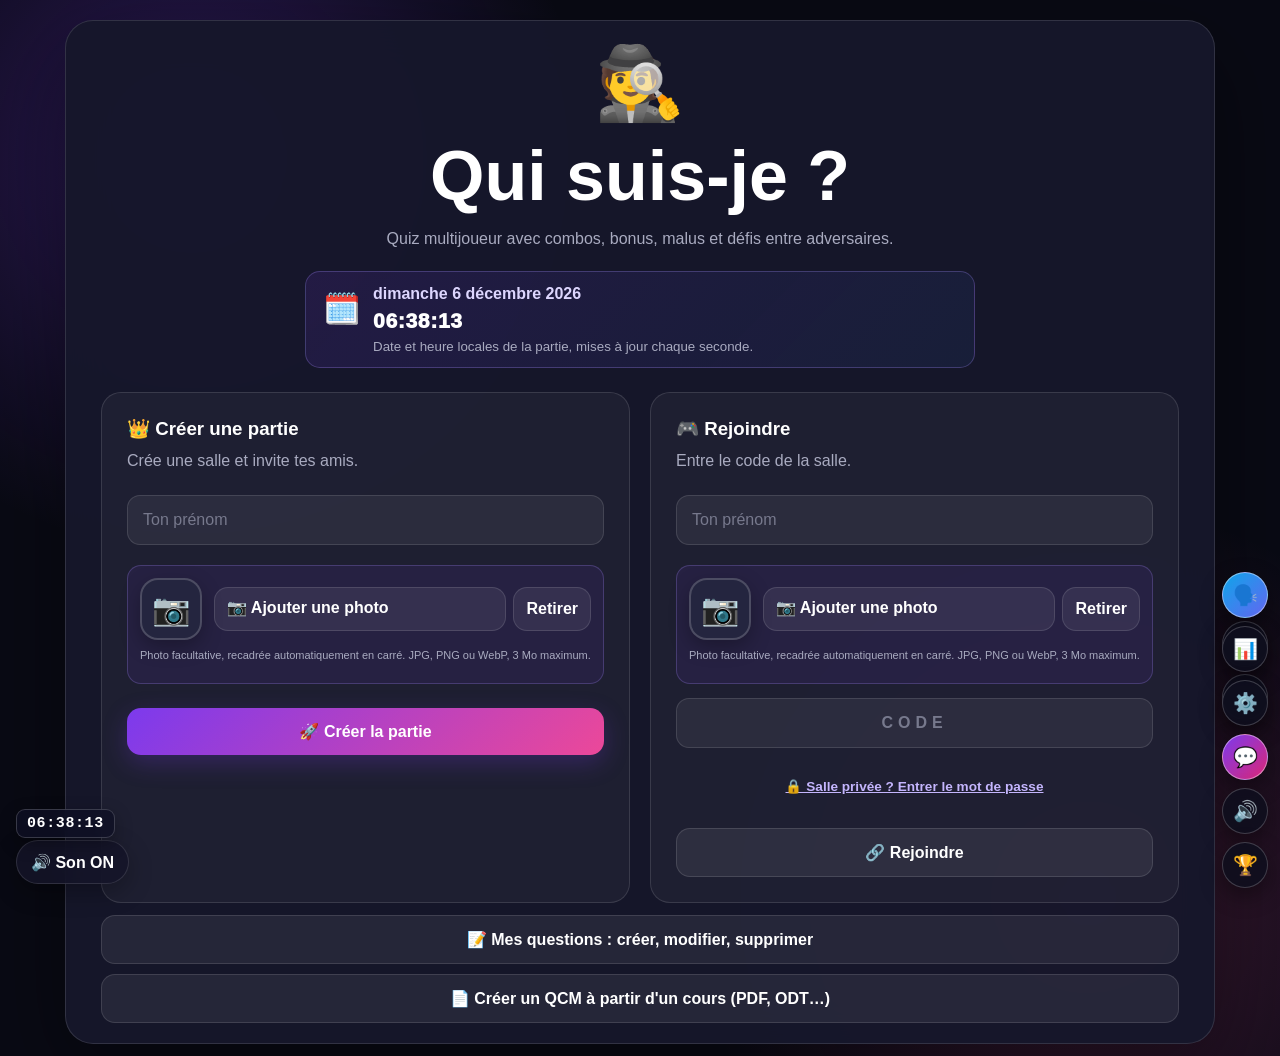
==== commit 185e8377: "Statistiques : bouton « Envoyer maintenant » (envoi direct via EmailJS, sans serveur), réglage guidé" ====
--- a/index.html
+++ b/index.html
@@ -12,7 +12,7 @@
 
 <link rel="stylesheet" href="css/features.css"/>
 <link rel="stylesheet" href="css/qcm.css?v=68"/>
-<link rel="stylesheet" href="css/v40.css?v=72"/>
+<link rel="stylesheet" href="css/v40.css?v=73"/>
 <link rel="stylesheet" href="css/v43.css?v=69"/>
 <link rel="stylesheet" href="css/voicechat.css"/>
 <link rel="stylesheet" href="css/v50.css">
@@ -825,8 +825,9 @@
 <script src="js/stats/analysis.js?v=58"></script>
 <script src="js/stats/charts.js?v=70"></script>
 <script src="js/stats/pdf.js?v=58"></script>
-<script src="js/stats/mail.js?v=71"></script>
-<script src="js/stats/stats.js?v=71"></script>
+<script src="js/stats/mail-config.js?v=73"></script>
+<script src="js/stats/mail.js?v=73"></script>
+<script src="js/stats/stats.js?v=73"></script>
 <script src="js/justif/justif.js?v=69"></script>
 <script src="js/voice/voice.js"></script>
 <script src="js/clock/clock.js"></script>
--- a/css/v40.css
+++ b/css/v40.css
@@ -203,3 +203,11 @@
 .v61-prev{margin:6px 0 10px;font-size:.88rem}
 .v61-pre{white-space:pre-wrap;overflow-wrap:anywhere;max-height:200px;overflow:auto;margin:6px 0 0;padding:10px;border-radius:10px;background:#161615;font:inherit;font-size:.85rem}
 .v61-close{width:100%;min-height:44px}
+
+.v61-send{flex:1 1 100%;min-height:50px;font-size:1.02rem}
+.v61-send.v61-off{opacity:.8;background:linear-gradient(135deg,#4b5563,#6b7280)}
+.v61-or{margin:12px 0 0;font-size:.82rem;font-weight:700;color:#a8a79f}
+.v61-setup{margin:8px 0 4px;font-size:.86rem}
+.v61-setup summary{cursor:pointer;font-weight:800;color:#fcd34d}
+.v61-steps{margin:8px 0 8px 18px;padding:0;line-height:1.45;color:#c3c2b7}
+.v61-steps li{margin:4px 0;overflow-wrap:anywhere}
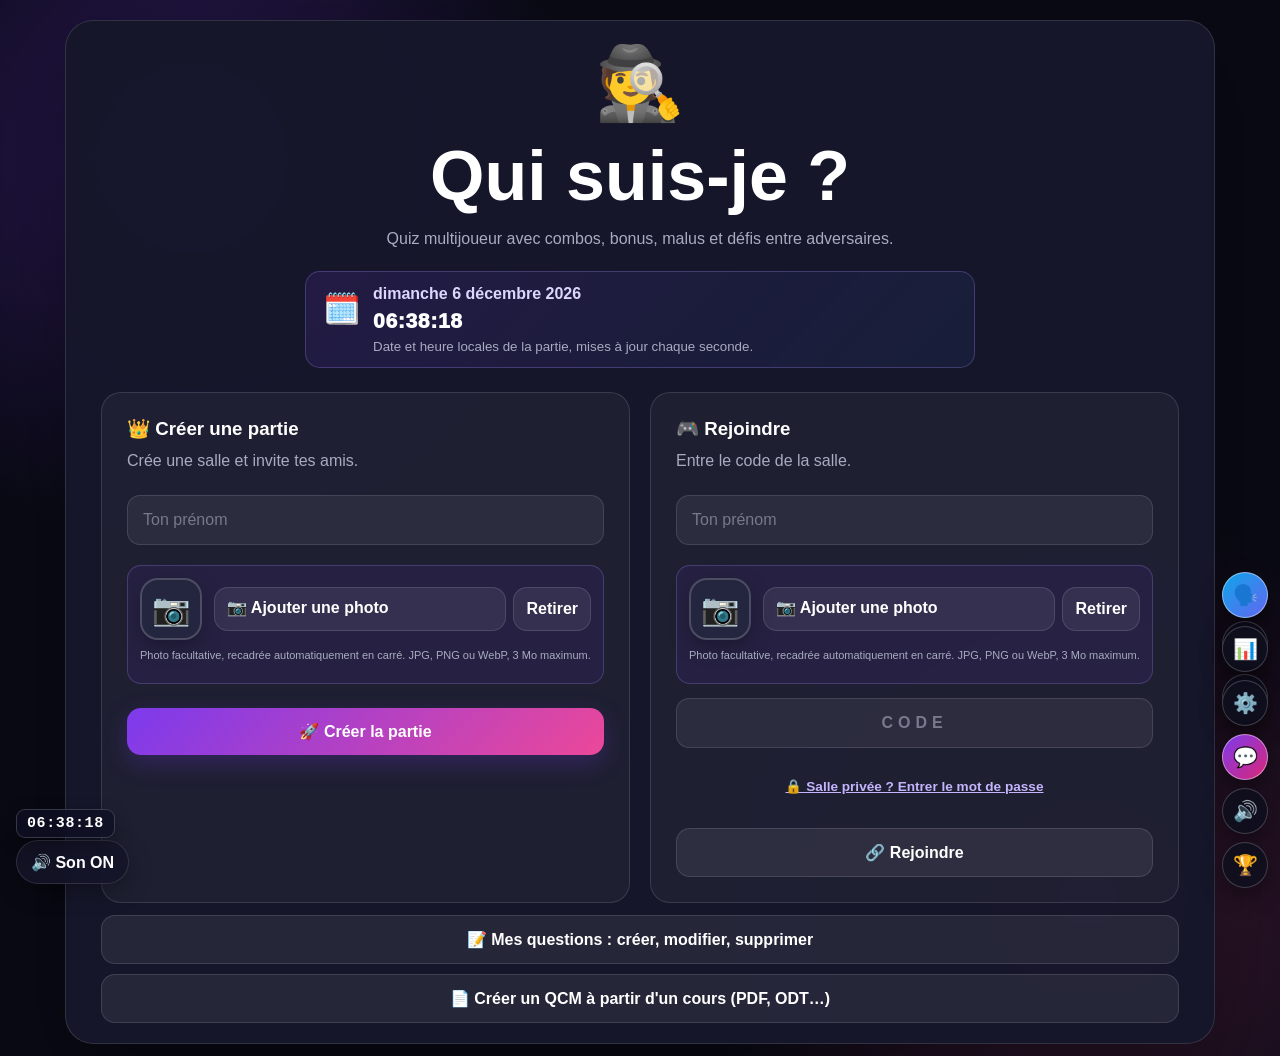
==== commit 77683ee6: "Nouveaux thèmes (Trouve la différence/intrus, acronymes, dactylographie…) et bonnes réponses justifi" ====
--- a/index.html
+++ b/index.html
@@ -790,6 +790,35 @@
 <script src="js/data/bank/179-poles-et-glaciers.js"></script>
 <script src="js/data/bank/180-opera-et-ballet.js"></script>
 <script src="js/data/bank/181-jeux-et-jouets.js"></script>
+<script src="js/data/bank/182-acronymes-courants.js?v=74"></script>
+<script src="js/data/bank/183-acronymes-informatique.js?v=74"></script>
+<script src="js/data/bank/184-acronymes-institutions.js?v=74"></script>
+<script src="js/data/bank/185-acronymes-sciences-sante.js?v=74"></script>
+<script src="js/data/bank/186-sigles-sms-et-abreviations.js?v=74"></script>
+<script src="js/data/bank/187-sigles-du-sport.js?v=74"></script>
+<script src="js/data/bank/188-sigles-culture-medias.js?v=74"></script>
+<script src="js/data/bank/189-dactylo-les-bases.js?v=74"></script>
+<script src="js/data/bank/190-claviers-azerty-qwerty.js?v=74"></script>
+<script src="js/data/bank/191-raccourcis-clavier.js?v=74"></script>
+<script src="js/data/bank/192-dactylo-vitesse-de-frappe.js?v=74"></script>
+<script src="js/data/bank/193-dactylo-ergonomie-sante.js?v=74"></script>
+<script src="js/data/bank/194-histoire-machine-a-ecrire.js?v=74"></script>
+<script src="js/data/bank/195-dactylo-touches-et-caracteres.js?v=74"></script>
+<script src="js/data/bank/196-dactylo-accents-francais.js?v=74"></script>
+<script src="js/data/bank/197-typographie-francaise.js?v=74"></script>
+<script src="js/data/bank/198-dactylo-pangrammes-lettres.js?v=74"></script>
+<script src="js/data/bank/199-jeux-de-cartes.js?v=74"></script>
+<script src="js/data/bank/200-jeux-de-lettres.js?v=74"></script>
+<script src="js/data/bank/201-codes-et-alphabets.js?v=74"></script>
+<script src="js/data/bank/202-conjugaison.js?v=74"></script>
+<script src="js/data/bank/203-homophones-paronymes.js?v=74"></script>
+<script src="js/data/bank/204-figures-de-style.js?v=74"></script>
+<script src="js/data/bank/205-proverbes.js?v=74"></script>
+<script src="js/data/bank/206-etymologie-mots.js?v=74"></script>
+<script src="js/data/bank/207-prenoms-et-noms.js?v=74"></script>
+<script src="js/data/bank/208-chiffres-romains-numeration.js?v=74"></script>
+<script src="js/data/bank/209-statistiques-probabilites.js?v=74"></script>
+<script src="js/data/bank/210-tableau-periodique.js?v=74"></script>
 <script src="js/data/bank/999-register.js"></script>
 <script src="js/media/media.js"></script>
 <script src="js/data/visual-questions.js"></script>
@@ -798,6 +827,7 @@
 <script src="js/data/image-mix.js"></script>
 <script src="js/data/image-more.js"></script>
 <script src="js/data/image-v50.js"></script>
+<script src="js/data/image-diff.js?v=74"></script>
 
 <script src="js/qcm/generator.js"></script>
 <script src="js/qcm/formats.js"></script>
@@ -822,13 +852,13 @@
 <script src="js/patches/038-v366-script.js"></script>
 <script src="js/patches/039-v40-anti-triche.js"></script>
 <script src="js/patches/040-v40-media.js"></script>
-<script src="js/stats/analysis.js?v=58"></script>
+<script src="js/stats/analysis.js?v=74"></script>
 <script src="js/stats/charts.js?v=70"></script>
-<script src="js/stats/pdf.js?v=58"></script>
+<script src="js/stats/pdf.js?v=74"></script>
 <script src="js/stats/mail-config.js?v=73"></script>
 <script src="js/stats/mail.js?v=73"></script>
-<script src="js/stats/stats.js?v=73"></script>
-<script src="js/justif/justif.js?v=69"></script>
+<script src="js/stats/stats.js?v=74"></script>
+<script src="js/justif/justif.js?v=74"></script>
 <script src="js/voice/voice.js"></script>
 <script src="js/clock/clock.js"></script>
 <script src="js/wheel/wheel.js"></script>
@@ -846,6 +876,7 @@
 <script src="js/patches/052-v59-pouvoirs.js?v=62"></script>
 <script src="js/patches/053-v59-pronostic.js?v=66"></script>
 <script src="js/patches/054-v60-cours-prives.js?v=68"></script>
+<script src="js/patches/055-v61-rapport-justif.js?v=74"></script>
 <script src="js/review/review.js"></script>
 <script src="js/invite/invite.js"></script>
 <script src="js/voicechat/transcript.js"></script>
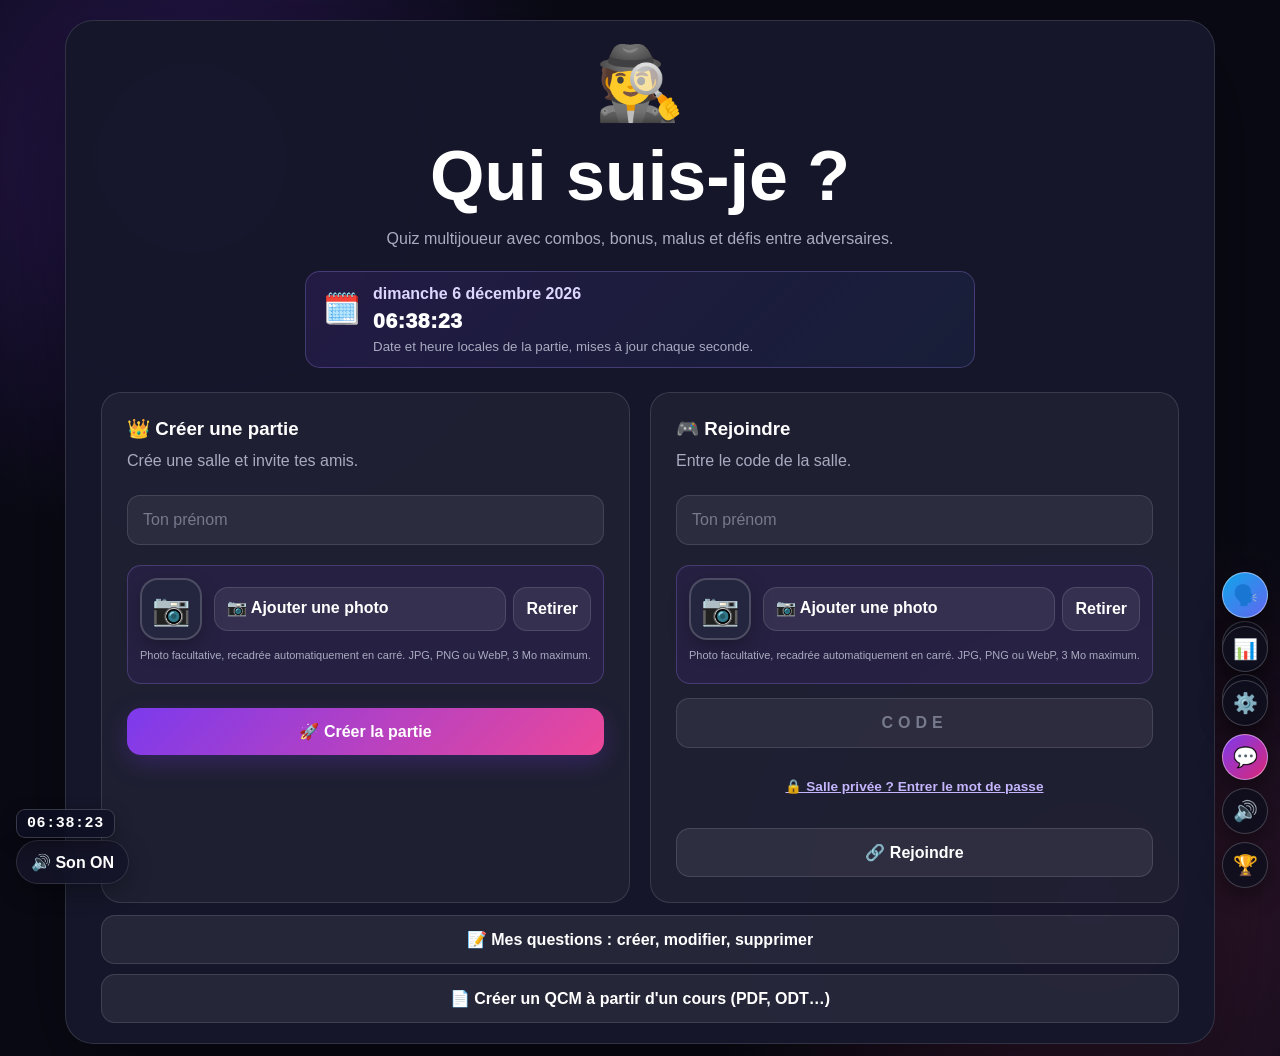
==== commit c47a0f11: "Justifications pour apprendre, écran bonus/malus plein écran, chrono après la lecture - Carte « 📚 Ju" ====
--- a/index.html
+++ b/index.html
@@ -25,6 +25,7 @@
 <link rel="stylesheet" href="css/v57.css?v=58">
 <link rel="stylesheet" href="css/v58.css?v=60">
 <link rel="stylesheet" href="css/v59.css?v=63">
+<link rel="stylesheet" href="css/v62.css?v=75">
 </head>
 <body>
 <div class="bg-circle bg1"></div>
@@ -852,13 +853,13 @@
 <script src="js/patches/038-v366-script.js"></script>
 <script src="js/patches/039-v40-anti-triche.js"></script>
 <script src="js/patches/040-v40-media.js"></script>
-<script src="js/stats/analysis.js?v=74"></script>
+<script src="js/stats/analysis.js?v=75"></script>
 <script src="js/stats/charts.js?v=70"></script>
 <script src="js/stats/pdf.js?v=74"></script>
 <script src="js/stats/mail-config.js?v=73"></script>
 <script src="js/stats/mail.js?v=73"></script>
-<script src="js/stats/stats.js?v=74"></script>
-<script src="js/justif/justif.js?v=74"></script>
+<script src="js/stats/stats.js?v=75"></script>
+<script src="js/justif/justif.js?v=75"></script>
 <script src="js/voice/voice.js"></script>
 <script src="js/clock/clock.js"></script>
 <script src="js/wheel/wheel.js"></script>
@@ -876,7 +877,9 @@
 <script src="js/patches/052-v59-pouvoirs.js?v=62"></script>
 <script src="js/patches/053-v59-pronostic.js?v=66"></script>
 <script src="js/patches/054-v60-cours-prives.js?v=68"></script>
-<script src="js/patches/055-v61-rapport-justif.js?v=74"></script>
+<script src="js/patches/055-v61-rapport-justif.js?v=75"></script>
+<script src="js/patches/056-v62-justifications.js?v=75"></script>
+<script src="js/patches/057-v62-lecture-chrono.js?v=75"></script>
 <script src="js/review/review.js"></script>
 <script src="js/invite/invite.js"></script>
 <script src="js/voicechat/transcript.js"></script>
--- a/css/v62.css
+++ b/css/v62.css
@@ -0,0 +1,67 @@
+/* V62 — carte « Justifications » de l'écran final */
+.v62l{margin:22px 0 8px;padding:16px 14px;border-radius:18px;text-align:left;background:linear-gradient(160deg,rgba(124,58,237,.16),rgba(59,130,246,.10));border:1px solid rgba(167,139,250,.38);color:#f4f2ff}
+.v62l h3{margin:0 0 6px;font-size:1.15rem}
+.v62l-sub{margin:0 0 8px;font-size:.88rem;line-height:1.45;color:#d6d3f5}
+.v62l-score{margin:0 0 10px;font-weight:800}
+.v62l-bar{display:flex;flex-wrap:wrap;gap:8px;margin-bottom:12px}
+.v62l-btn{padding:8px 13px;border-radius:99px;border:1px solid rgba(255,255,255,.22);background:rgba(255,255,255,.07);color:#fff;font:inherit;font-size:.85rem;font-weight:800;cursor:pointer;min-height:38px}
+.v62l-btn.on{background:#7c3aed;border-color:#a78bfa}
+.v62l-btn:focus-visible,.v62l-item summary:focus-visible{outline:3px solid #fde68a;outline-offset:2px}
+.v62l-list{display:grid;gap:8px}
+.v62l[data-f="bad"] .v62l-item[data-ok="1"]{display:none}
+.v62l-item{border-radius:14px;background:rgba(15,16,34,.72);border:1px solid rgba(255,255,255,.14);overflow:hidden}
+.v62l-item.ok{border-left:5px solid #4ade80}
+.v62l-item.bad{border-left:5px solid #f87171}
+.v62l-item.none{border-left:5px solid #facc15}
+.v62l-item summary{display:flex;gap:10px;align-items:center;padding:11px 12px;cursor:pointer;list-style:none;min-height:44px}
+.v62l-item summary::-webkit-details-marker{display:none}
+.v62l-n{flex:0 0 auto;min-width:26px;height:26px;display:grid;place-items:center;border-radius:50%;background:rgba(255,255,255,.14);font-weight:900;font-size:.8rem}
+.v62l-q{flex:1 1 auto;font-weight:700;font-size:.93rem;line-height:1.35;overflow-wrap:anywhere}
+.v62l-st{flex:0 0 auto;font-size:1.1rem}
+.v62l-body{padding:2px 14px 14px}
+.v62l-cat{font-size:.78rem;color:#c4b5fd;margin-bottom:6px;font-weight:700}
+.v62l-body ul{list-style:none;margin:0;padding:0;display:grid;gap:8px}
+.v62l-body li{line-height:1.45;font-size:.92rem;overflow-wrap:anywhere}
+.v62l-body li.v43-answer{font-weight:800;color:#86efac}
+.v62l-body li.v43-why{color:#fecaca}
+.v62l-body li.v43-related,.v62l-body li.v43-traps{color:#fde68a}
+.v62l-body li.v43-vein{color:#bae6fd}
+.v62l-body li.v43-coda{font-weight:700;color:#f5d0fe}
+.v62l-body q{display:block;margin-top:4px;padding:6px 9px;border-left:3px solid #a78bfa;background:rgba(255,255,255,.06);border-radius:6px;quotes:none}
+.v62l-body mark{background:#fde68a;color:#1f2937;border-radius:3px;padding:0 2px}
+@media(prefers-reduced-motion:reduce){.v62l *{transition:none!important;animation:none!important}}
+
+/* V62 — écran bonus / malus en GRAND : plein écran vert (bonus) ou rouge (malus) ; violet pour un malus bloqué */
+#v35Event.bonus,#v35Event.malus,#v35Event.neutral{padding:0;-webkit-backdrop-filter:none;backdrop-filter:none}
+#v35Event.bonus{background:radial-gradient(ellipse at 50% 30%,#16a34a 0%,#15803d 45%,#052e16 100%)}
+#v35Event.malus{background:radial-gradient(ellipse at 50% 30%,#dc2626 0%,#b91c1c 45%,#450a0a 100%)}
+#v35Event.neutral{background:radial-gradient(ellipse at 50% 30%,#6d28d9 0%,#4c1d95 50%,#1e1b4b 100%)}
+#v35Event.bonus .v35-card,#v35Event.malus .v35-card,#v35Event.neutral .v35-card{width:100%;max-width:none;height:100%;max-height:none;border:0;border-radius:0;box-shadow:none;background:transparent;display:flex;flex-direction:column;align-items:center;justify-content:center;gap:10px;padding:max(24px,env(safe-area-inset-top,0px)) 22px max(24px,env(safe-area-inset-bottom,0px));cursor:pointer;box-sizing:border-box}
+#v35Event.show .v35-ev-emoji{font-size:clamp(110px,34vw,230px)}
+#v35Event.show .v35-ev-title{margin-top:4px;font-size:clamp(30px,8.5vw,68px);line-height:1.15;text-shadow:0 3px 14px rgba(0,0,0,.45)}
+#v35Event.show .v35-ev-detail{font-size:clamp(20px,5.4vw,36px);color:#fff;text-shadow:0 2px 10px rgba(0,0,0,.4);max-width:900px}
+#v35Event.show .v35-ev-effect{font-size:clamp(18px,4.6vw,30px);padding:10px 22px;background:rgba(0,0,0,.3);border:2px solid rgba(255,255,255,.5)}
+#v35Event.show .v35-ev-bar{max-width:560px;height:10px}
+#v35Event.show .v35-ev-bar i{background:#fff}
+#v35Event.show .v35-ev-close{font-size:15px;color:#fff;opacity:.85}
+#v35Event.show .v35-confetti{border-radius:0}
+#v35Event.show .v35-confetti b{font-size:36px}
+
+/* V62 — lecture avant le chrono + temps restant après la réponse */
+#v62Read{display:none;margin:10px 0;padding:11px 14px;border-radius:14px;background:rgba(250,204,21,.13);border:1px solid rgba(250,204,21,.5);text-align:center;color:#fef9c3}
+#v62Read.show{display:block}
+#v62Read .v62-msg{font-weight:800}
+#v62Read .v62-tag:empty{display:none}
+#v62Read .v62-tag{margin-bottom:8px;padding:9px 12px;border-radius:12px;font-weight:1000;font-size:clamp(16px,4.6vw,22px);color:#fff;background:#7c3aed}
+#v62Read .v62-tag.trap{background:linear-gradient(135deg,#7f1d1d,#dc2626)}
+#v62Read .v62-tag.gold{background:linear-gradient(135deg,#b45309,#f59e0b);color:#1f1300}
+#v62Read .v62-tag.eclair{background:linear-gradient(135deg,#1d4ed8,#06b6d4)}
+#v62Read .v62-tag.chance{background:linear-gradient(135deg,#15803d,#4ade80);color:#052e16}
+#v62Read i{display:block;height:5px;margin-top:9px;border-radius:9px;background:#facc15;transform-origin:left;animation:v62Drain var(--ms,3000ms) linear forwards}
+@keyframes v62Drain{from{transform:scaleX(1)}to{transform:scaleX(0)}}
+#answers.v62-lock{pointer-events:none;opacity:.55;filter:saturate(.7)}
+#v62Left{display:none;margin:8px 0;padding:9px 12px;border-radius:12px;background:rgba(74,222,128,.12);border:1px solid rgba(74,222,128,.5);text-align:center;font-weight:800;color:#dcfce7}
+#v62Left.show{display:block}
+#timer.v62-done{box-shadow:0 0 0 3px #4ade80}
+@media(prefers-reduced-motion:reduce){#v62Read i{animation:none}}
+body:has(#v35Event.show) #dock{opacity:0;pointer-events:none}
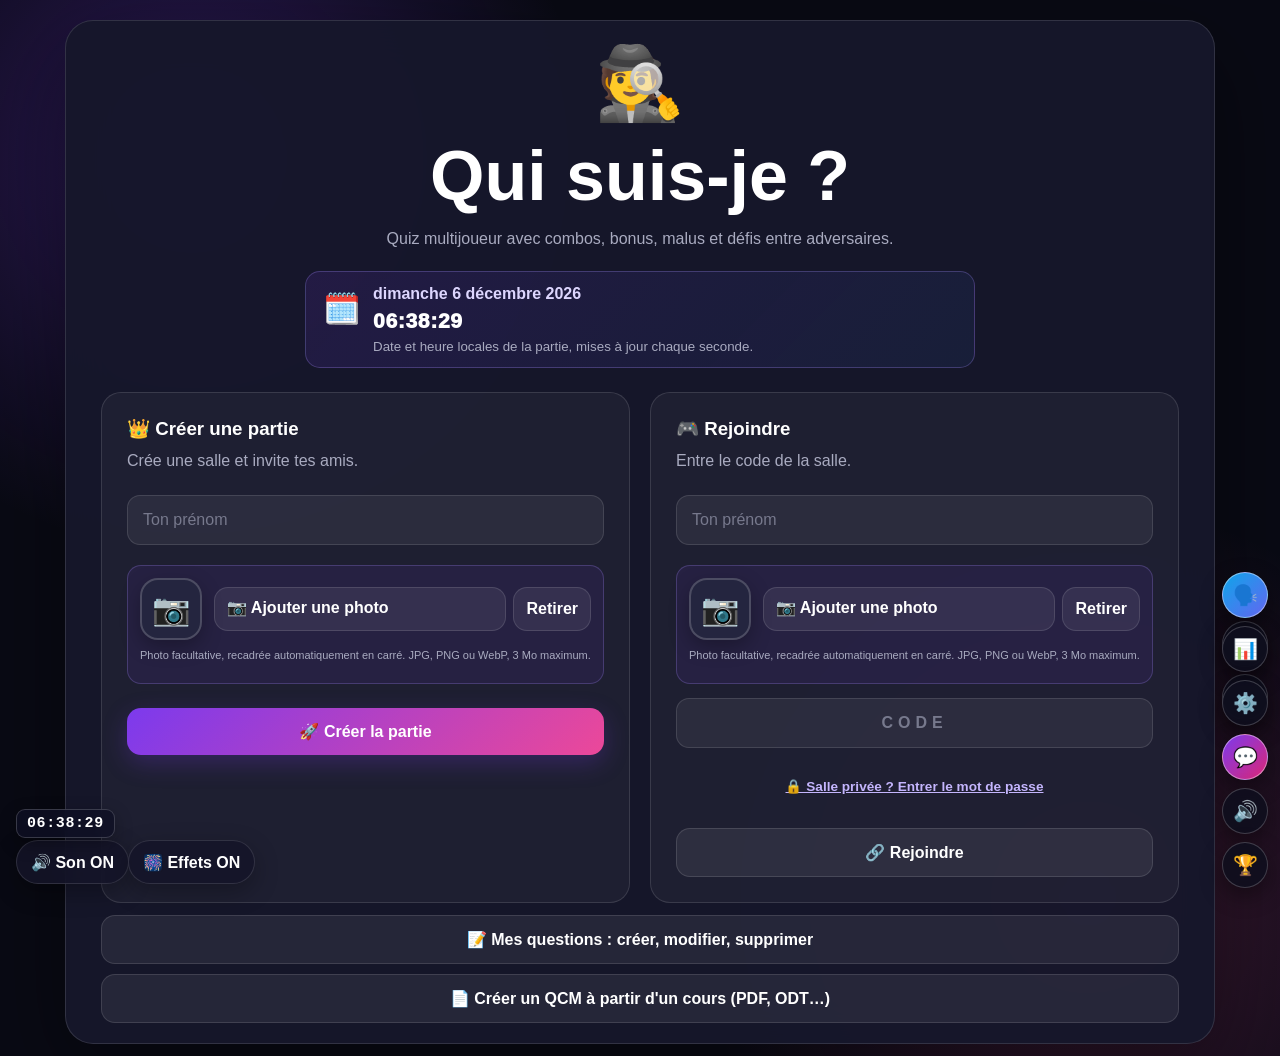
==== commit 29e224ba: "Feux d'artifice sonores et visuels, rattrapage des erreurs, partage et fiches de révision - Bruit de" ====
--- a/index.html
+++ b/index.html
@@ -25,7 +25,7 @@
 <link rel="stylesheet" href="css/v57.css?v=58">
 <link rel="stylesheet" href="css/v58.css?v=60">
 <link rel="stylesheet" href="css/v59.css?v=63">
-<link rel="stylesheet" href="css/v62.css?v=75">
+<link rel="stylesheet" href="css/v62.css?v=76">
 </head>
 <body>
 <div class="bg-circle bg1"></div>
@@ -878,8 +878,10 @@
 <script src="js/patches/053-v59-pronostic.js?v=66"></script>
 <script src="js/patches/054-v60-cours-prives.js?v=68"></script>
 <script src="js/patches/055-v61-rapport-justif.js?v=75"></script>
-<script src="js/patches/056-v62-justifications.js?v=75"></script>
+<script src="js/justif/fiches.js?v=76"></script>
+<script src="js/patches/056-v62-justifications.js?v=76"></script>
 <script src="js/patches/057-v62-lecture-chrono.js?v=75"></script>
+<script src="js/patches/058-v63-feux-artifice.js?v=76"></script>
 <script src="js/review/review.js"></script>
 <script src="js/invite/invite.js"></script>
 <script src="js/voicechat/transcript.js"></script>
--- a/css/v62.css
+++ b/css/v62.css
@@ -65,3 +65,32 @@
 #timer.v62-done{box-shadow:0 0 0 3px #4ade80}
 @media(prefers-reduced-motion:reduce){#v62Read i{animation:none}}
 body:has(#v35Event.show) #dock{opacity:0;pointer-events:none}
+
+/* V63 — outils de révision, rattrapage, effets */
+.v62l-btn.hot{background:linear-gradient(135deg,#f59e0b,#ef4444);border-color:#fbbf24;color:#fff}
+.v62l-tools{margin-top:-2px}
+.v62l-msg{min-height:1.3em;margin:0 0 8px;font-size:.85rem;color:#bbf7d0;font-weight:700}
+.v62l-read{margin-left:8px;padding:3px 9px;border-radius:99px;border:1px solid rgba(255,255,255,.25);background:rgba(255,255,255,.08);color:#fff;font:inherit;font-size:.78rem;font-weight:800;cursor:pointer}
+.v63r{position:fixed;inset:0;z-index:21500;display:flex;align-items:center;justify-content:center;padding:16px;background:rgba(5,6,16,.86);-webkit-backdrop-filter:blur(6px);backdrop-filter:blur(6px);overflow:auto}
+.v63r-card{width:min(560px,100%);max-height:100%;overflow:auto;padding:18px 16px;border-radius:20px;background:#17182d;border:1px solid rgba(167,139,250,.45);box-shadow:0 28px 90px rgba(0,0,0,.6);color:#f4f2ff;text-align:left;box-sizing:border-box}
+.v63r-top{display:flex;justify-content:space-between;align-items:center;font-weight:900;margin-bottom:6px}
+.v63r-top button{min-width:40px;min-height:40px;border-radius:50%;border:1px solid rgba(255,255,255,.25);background:rgba(255,255,255,.08);color:#fff;font-size:16px;cursor:pointer}
+.v63r-cat{font-size:.78rem;color:#c4b5fd;font-weight:700}
+.v63r-q{margin:6px 0 12px;font-size:1.1rem;font-weight:800;line-height:1.4;overflow-wrap:anywhere}
+.v63r-a{display:grid;gap:8px}
+.v63r-ans{min-height:48px;padding:10px 12px;border-radius:12px;border:1px solid rgba(255,255,255,.2);background:rgba(255,255,255,.07);color:#fff;font:inherit;font-weight:700;text-align:left;cursor:pointer;overflow-wrap:anywhere}
+.v63r-ans.good{background:rgba(34,197,94,.28);border-color:#4ade80}
+.v63r-ans.bad{background:rgba(239,68,68,.28);border-color:#f87171}
+.v63r-ans:focus-visible,.v63r-next:focus-visible,.v63r-top button:focus-visible,.v62l-btn:focus-visible{outline:3px solid #fde68a;outline-offset:2px}
+.v63r-fb{margin-top:12px;line-height:1.45;font-size:.92rem}
+.v63r-fb ul{margin:6px 0 0;padding-left:18px}
+.v63r-fb q{display:block;margin-top:3px;padding:4px 8px;border-left:3px solid #a78bfa;background:rgba(255,255,255,.06);border-radius:6px;quotes:none}
+.v63r-next{margin-top:12px;width:100%;min-height:46px;border-radius:12px;border:0;background:#7c3aed;color:#fff;font:inherit;font-weight:900;cursor:pointer}
+.v63r-next[hidden]{display:none}
+.v63r-end{text-align:center}
+.v63r-big{font-size:64px;line-height:1}
+#v63FxToggle{position:fixed!important;top:auto!important;right:auto!important;bottom:16px!important;left:128px!important;z-index:2100!important;box-shadow:0 8px 24px rgba(0,0,0,.28)}
+@media(max-width:520px){#v63FxToggle{bottom:10px!important;left:116px!important;padding:8px 11px!important;font-size:12px!important}}
+@keyframes v63Shake{0%,100%{transform:translateX(0)}15%{transform:translateX(-9px)}30%{transform:translateX(8px)}45%{transform:translateX(-6px)}60%{transform:translateX(5px)}80%{transform:translateX(-2px)}}
+.screen.v63-shake{animation:v63Shake .5s ease-in-out}
+@media(prefers-reduced-motion:reduce){.screen.v63-shake{animation:none}}
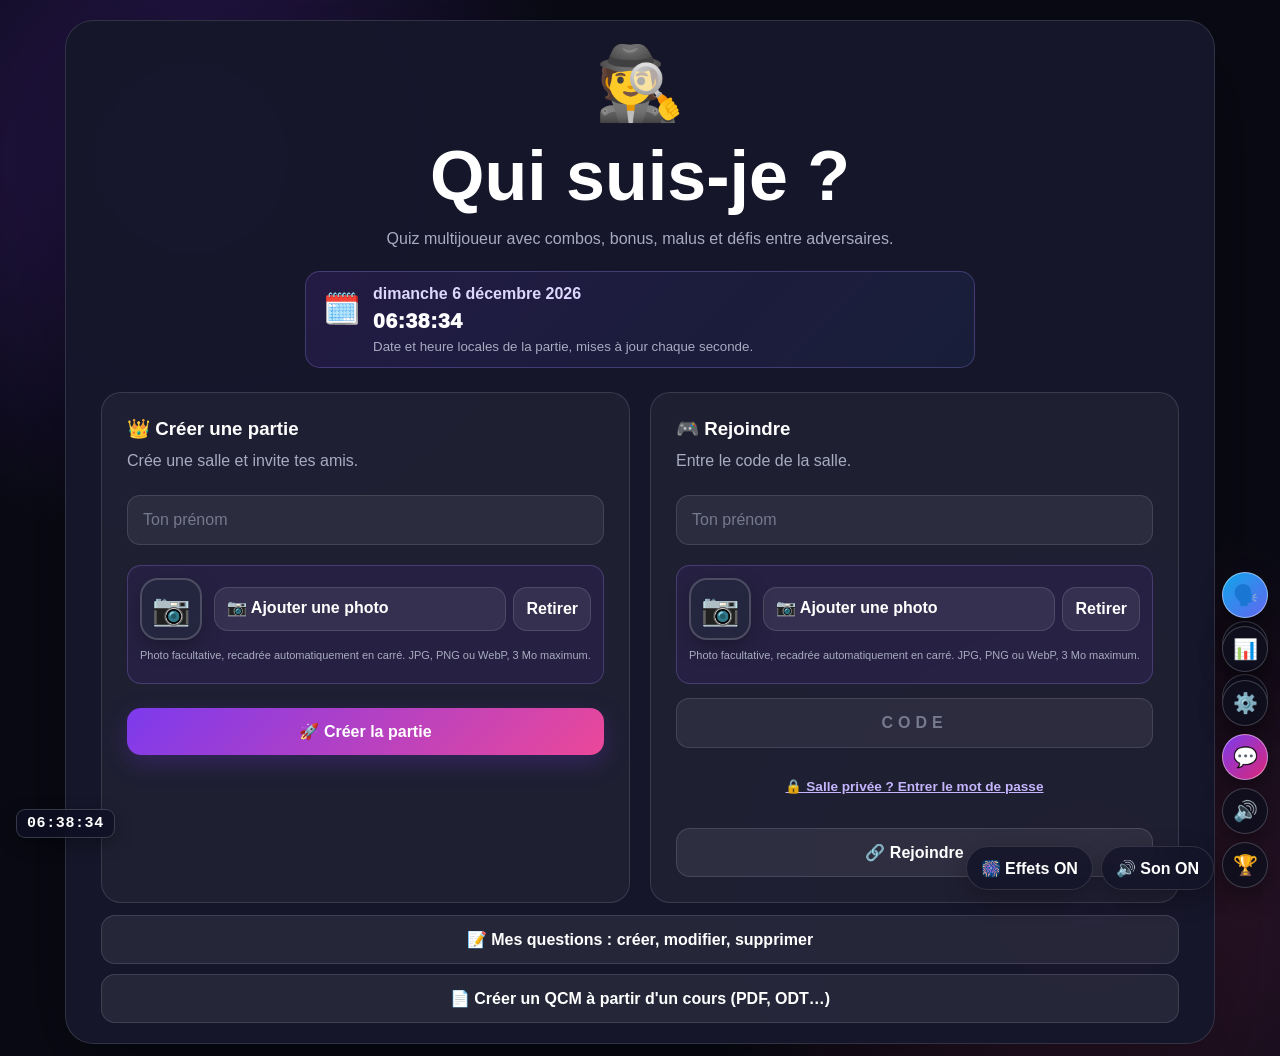
==== commit 55d1da95: "V64 : voix grave au départ, boutons Son/Effets/micro à droite, flammes, questions Vitesse et Bombe, " ====
--- a/index.html
+++ b/index.html
@@ -25,7 +25,7 @@
 <link rel="stylesheet" href="css/v57.css?v=58">
 <link rel="stylesheet" href="css/v58.css?v=60">
 <link rel="stylesheet" href="css/v59.css?v=63">
-<link rel="stylesheet" href="css/v62.css?v=76">
+<link rel="stylesheet" href="css/v62.css?v=78">
 </head>
 <body>
 <div class="bg-circle bg1"></div>
@@ -859,7 +859,7 @@
 <script src="js/stats/mail-config.js?v=73"></script>
 <script src="js/stats/mail.js?v=73"></script>
 <script src="js/stats/stats.js?v=75"></script>
-<script src="js/justif/justif.js?v=75"></script>
+<script src="js/justif/justif.js?v=78"></script>
 <script src="js/voice/voice.js"></script>
 <script src="js/clock/clock.js"></script>
 <script src="js/wheel/wheel.js"></script>
@@ -880,8 +880,11 @@
 <script src="js/patches/055-v61-rapport-justif.js?v=75"></script>
 <script src="js/justif/fiches.js?v=76"></script>
 <script src="js/patches/056-v62-justifications.js?v=76"></script>
-<script src="js/patches/057-v62-lecture-chrono.js?v=75"></script>
+<script src="js/patches/057-v62-lecture-chrono.js?v=78"></script>
 <script src="js/patches/058-v63-feux-artifice.js?v=76"></script>
+<script src="js/patches/059-v64-voix-grave.js?v=78"></script>
+<script src="js/data/variants.js?v=78"></script>
+<script src="js/patches/060-v64-variantes.js?v=78"></script>
 <script src="js/review/review.js"></script>
 <script src="js/invite/invite.js"></script>
 <script src="js/voicechat/transcript.js"></script>
--- a/css/v62.css
+++ b/css/v62.css
@@ -94,3 +94,17 @@
 @keyframes v63Shake{0%,100%{transform:translateX(0)}15%{transform:translateX(-9px)}30%{transform:translateX(8px)}45%{transform:translateX(-6px)}60%{transform:translateX(5px)}80%{transform:translateX(-2px)}}
 .screen.v63-shake{animation:v63Shake .5s ease-in-out}
 @media(prefers-reduced-motion:reduce){.screen.v63-shake{animation:none}}
+
+/* V64 — Son, Effets et micro à droite ; flammes de série */
+#v64Side{position:fixed;right:max(66px,calc(54px + var(--v17-safe-right,0px)));bottom:max(10px,var(--v17-safe-bottom,0px));z-index:21850;display:flex;flex-direction:row-reverse;align-items:center;gap:8px}
+#v64Side>*{position:static!important;inset:auto!important;margin:0!important;transform:none!important}
+#v64Side #vcFab{width:46px;height:46px;flex:0 0 auto}
+@media(max-width:520px){#v64Side{gap:6px;right:60px}#v64Side #vcFab{width:42px;height:42px;font-size:19px}}
+#vcPanel{left:auto!important;right:10px!important;bottom:70px!important}
+@keyframes v64Fire{0%,100%{box-shadow:0 0 0 2px #fb923c,0 0 26px rgba(251,146,60,.55)}50%{box-shadow:0 0 0 3px #f97316,0 0 44px rgba(239,68,68,.75)}}
+body[data-v64-fire="1"] #gameScreen.active>.card{animation:v64Fire 1.6s ease-in-out infinite}
+body[data-v64-fire="2"] #gameScreen.active>.card{animation:v64Fire 1.1s ease-in-out infinite;background-image:linear-gradient(180deg,rgba(249,115,22,.10),transparent 35%)}
+body[data-v64-fire="3"] #gameScreen.active>.card{animation:v64Fire .7s ease-in-out infinite;background-image:linear-gradient(180deg,rgba(239,68,68,.20),transparent 45%)}
+@media(prefers-reduced-motion:reduce){body[data-v64-fire] #gameScreen.active>.card{animation:none;box-shadow:0 0 0 3px #fb923c}}
+/* V64 : sur grand écran, quand le panneau de discussion est ouvert à droite, la barre Son / Effets / micro se place à sa gauche (à côté de la colonne de boutons) */
+@media(min-width:701px){body:has(#chatPanel.open) #v64Side{right:366px}}
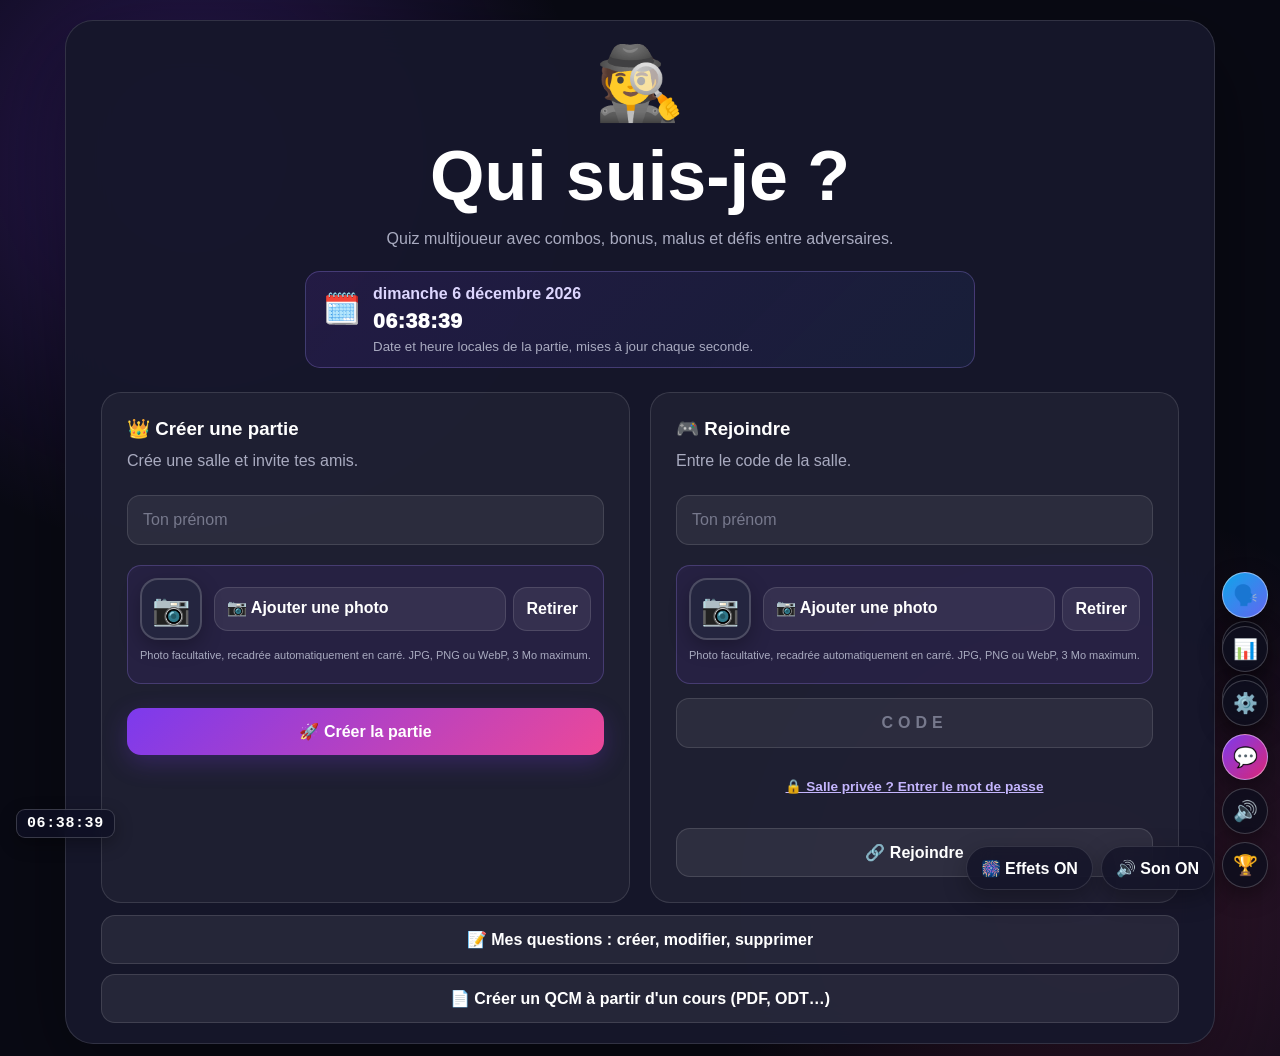
==== commit 4e693dd2: "V64.1 : la voix grave suit enfin le vrai compte à rebours (La partie commence dans trois secondes… D" ====
--- a/index.html
+++ b/index.html
@@ -860,7 +860,7 @@
 <script src="js/stats/mail.js?v=73"></script>
 <script src="js/stats/stats.js?v=75"></script>
 <script src="js/justif/justif.js?v=78"></script>
-<script src="js/voice/voice.js"></script>
+<script src="js/voice/voice.js?v=79"></script>
 <script src="js/clock/clock.js"></script>
 <script src="js/wheel/wheel.js"></script>
 <script src="js/patches/041-v50-bonus-malus.js?v=65"></script>
@@ -882,7 +882,7 @@
 <script src="js/patches/056-v62-justifications.js?v=76"></script>
 <script src="js/patches/057-v62-lecture-chrono.js?v=78"></script>
 <script src="js/patches/058-v63-feux-artifice.js?v=76"></script>
-<script src="js/patches/059-v64-voix-grave.js?v=78"></script>
+<script src="js/patches/059-v64-voix-grave.js?v=79"></script>
 <script src="js/data/variants.js?v=78"></script>
 <script src="js/patches/060-v64-variantes.js?v=78"></script>
 <script src="js/review/review.js"></script>
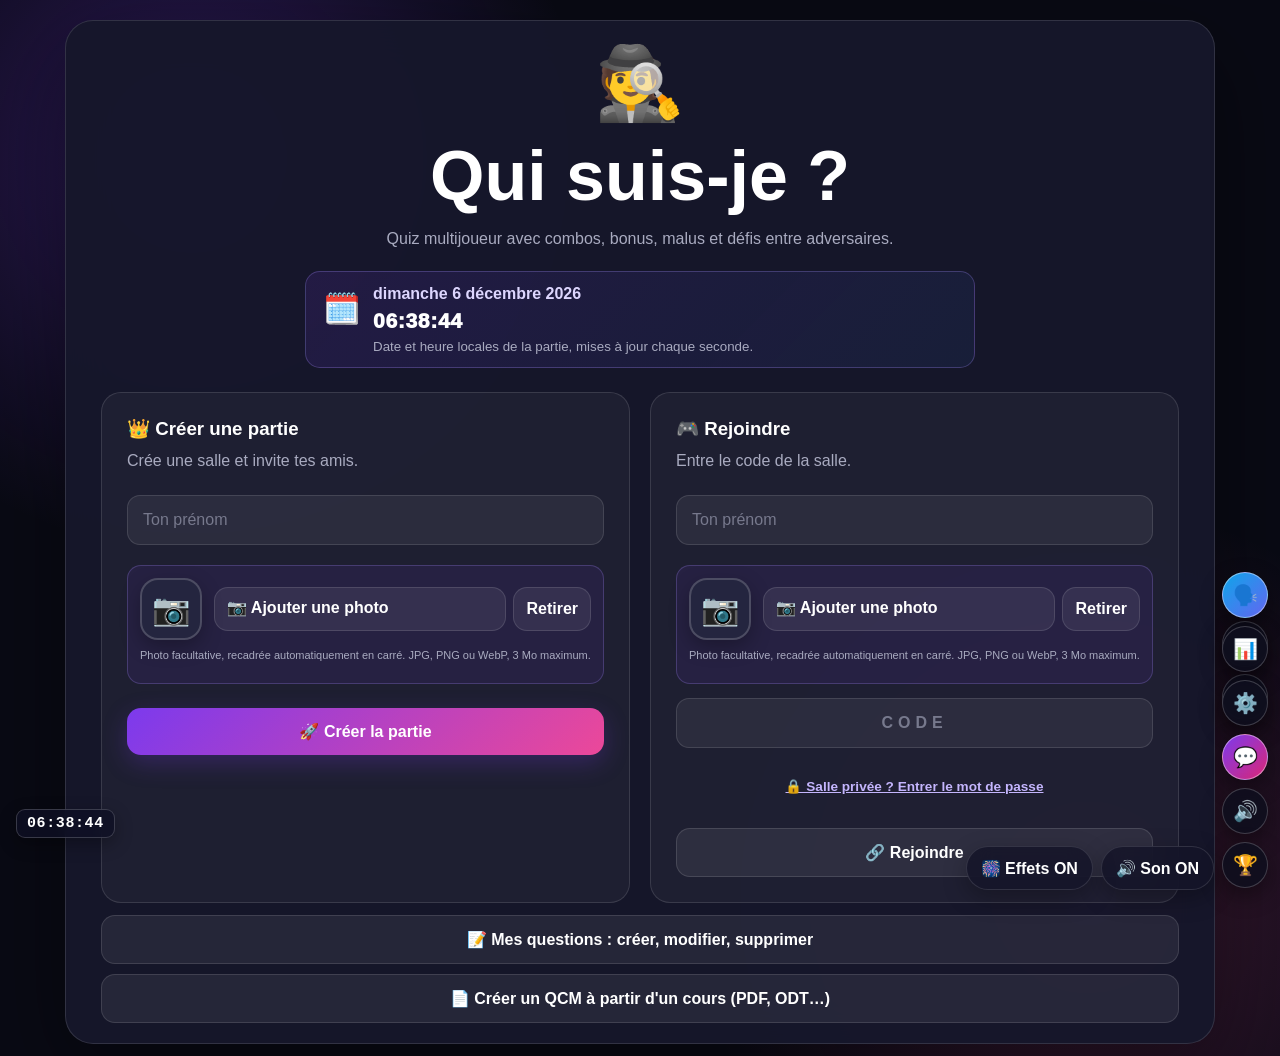
==== commit 40cdaa19: "V64.2 : Zéro / Bonne chance avant la 1re question, lecture des questions après l'annonceur, bannière" ====
--- a/index.html
+++ b/index.html
@@ -860,7 +860,7 @@
 <script src="js/stats/mail.js?v=73"></script>
 <script src="js/stats/stats.js?v=75"></script>
 <script src="js/justif/justif.js?v=78"></script>
-<script src="js/voice/voice.js?v=79"></script>
+<script src="js/voice/voice.js?v=80"></script>
 <script src="js/clock/clock.js"></script>
 <script src="js/wheel/wheel.js"></script>
 <script src="js/patches/041-v50-bonus-malus.js?v=65"></script>
@@ -882,7 +882,7 @@
 <script src="js/patches/056-v62-justifications.js?v=76"></script>
 <script src="js/patches/057-v62-lecture-chrono.js?v=78"></script>
 <script src="js/patches/058-v63-feux-artifice.js?v=76"></script>
-<script src="js/patches/059-v64-voix-grave.js?v=79"></script>
+<script src="js/patches/059-v64-voix-grave.js?v=80"></script>
 <script src="js/data/variants.js?v=78"></script>
 <script src="js/patches/060-v64-variantes.js?v=78"></script>
 <script src="js/review/review.js"></script>
